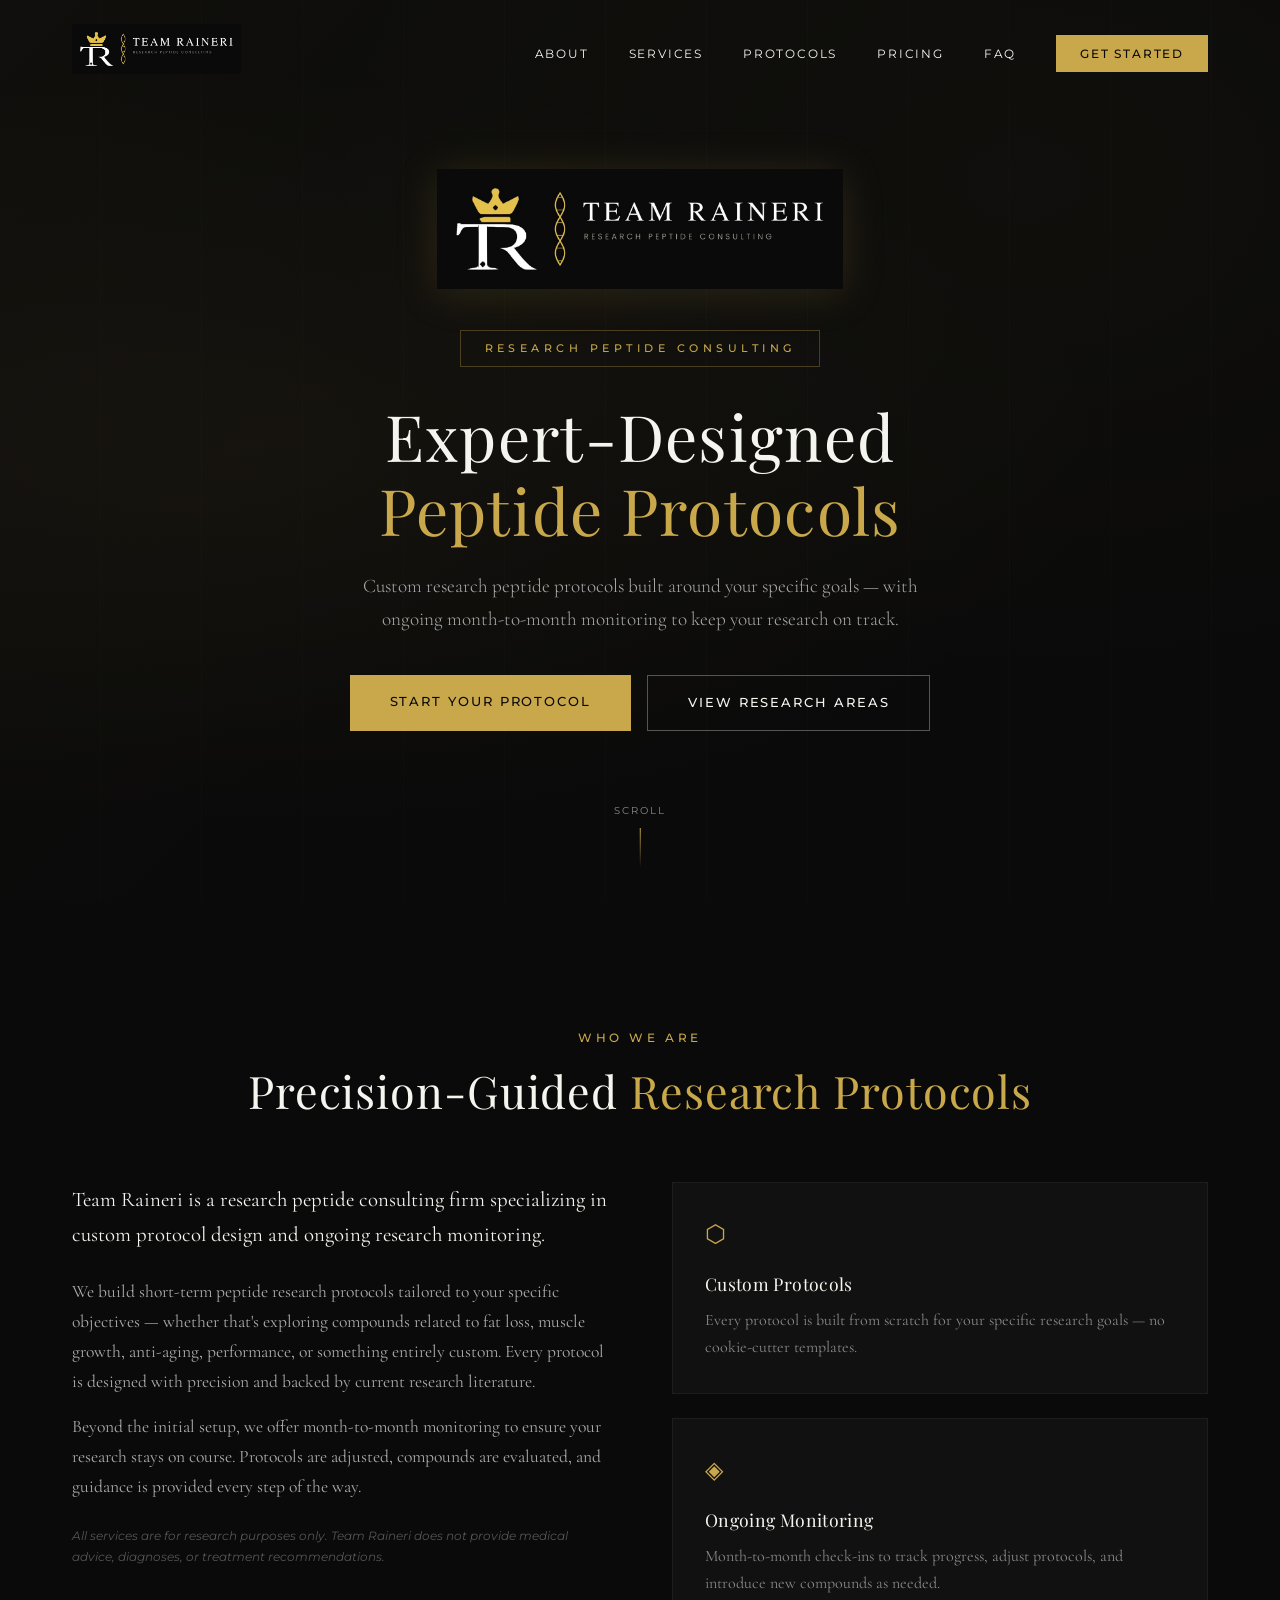
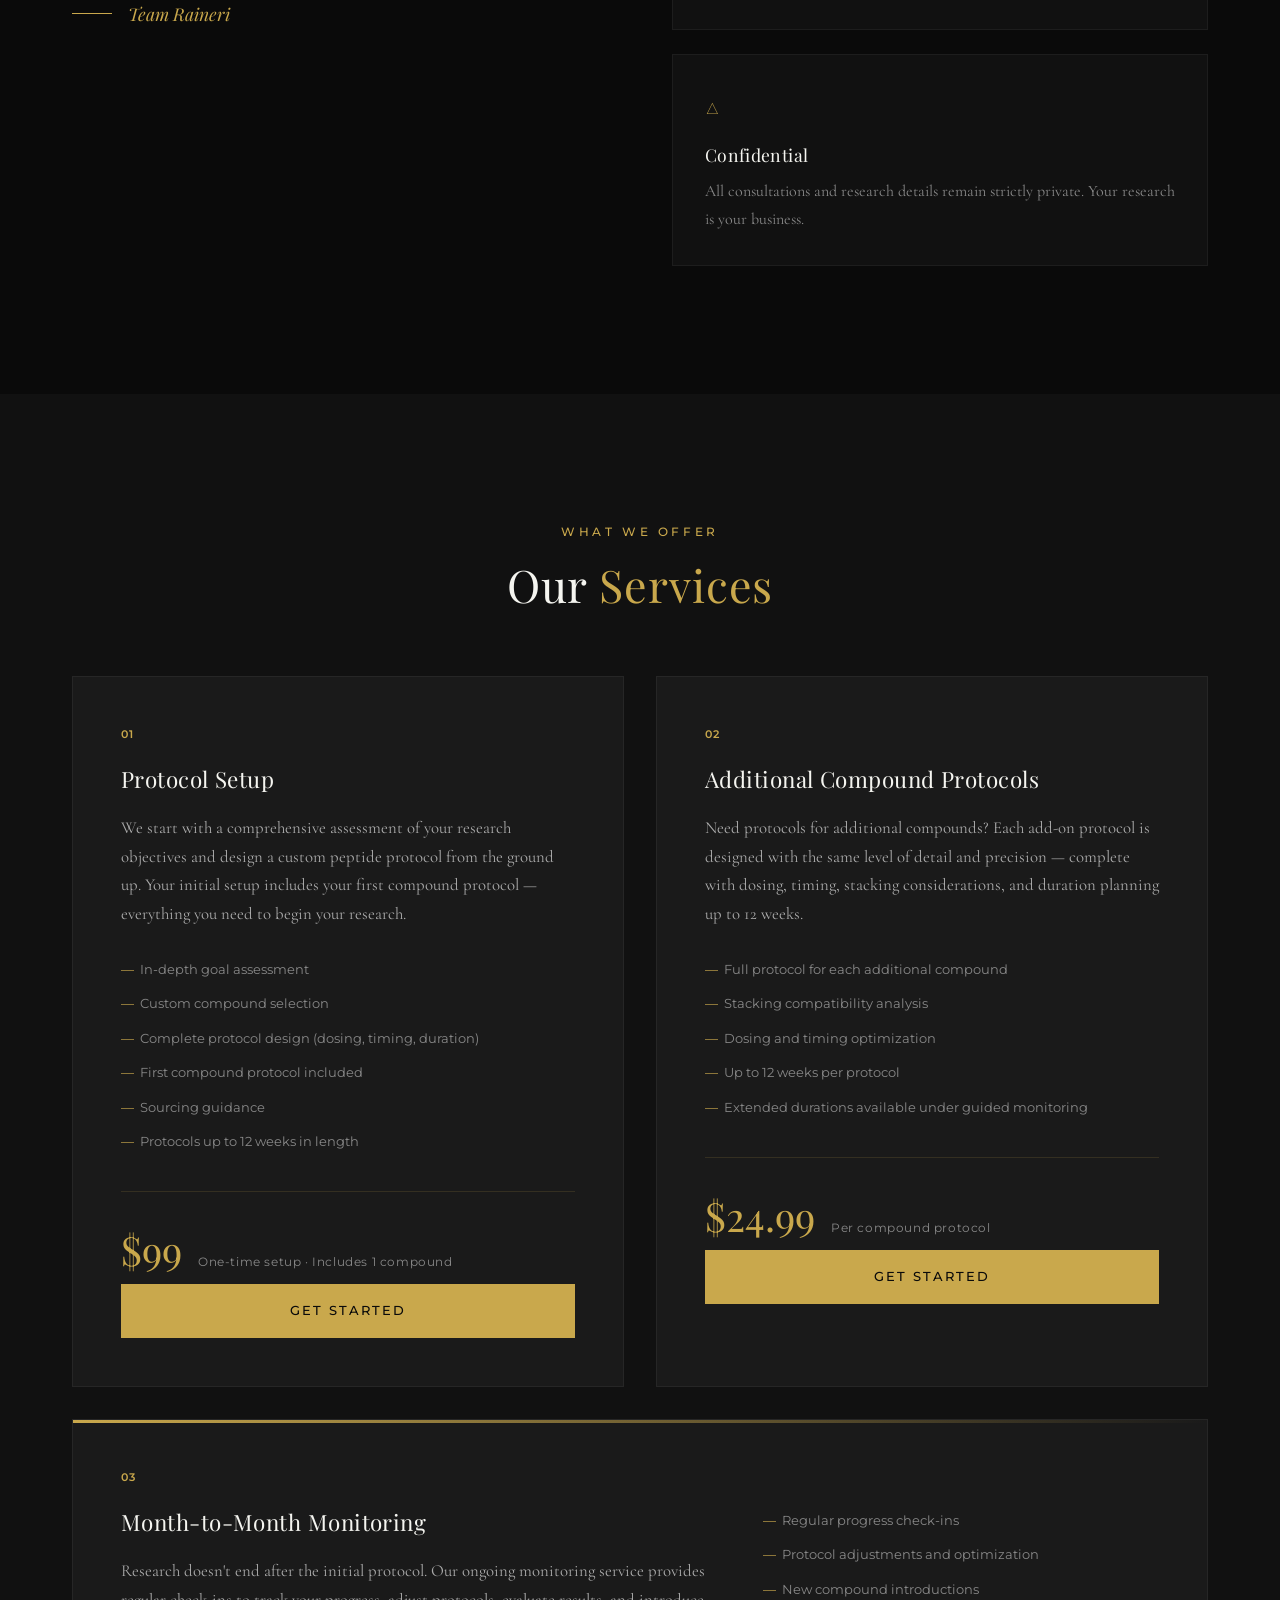
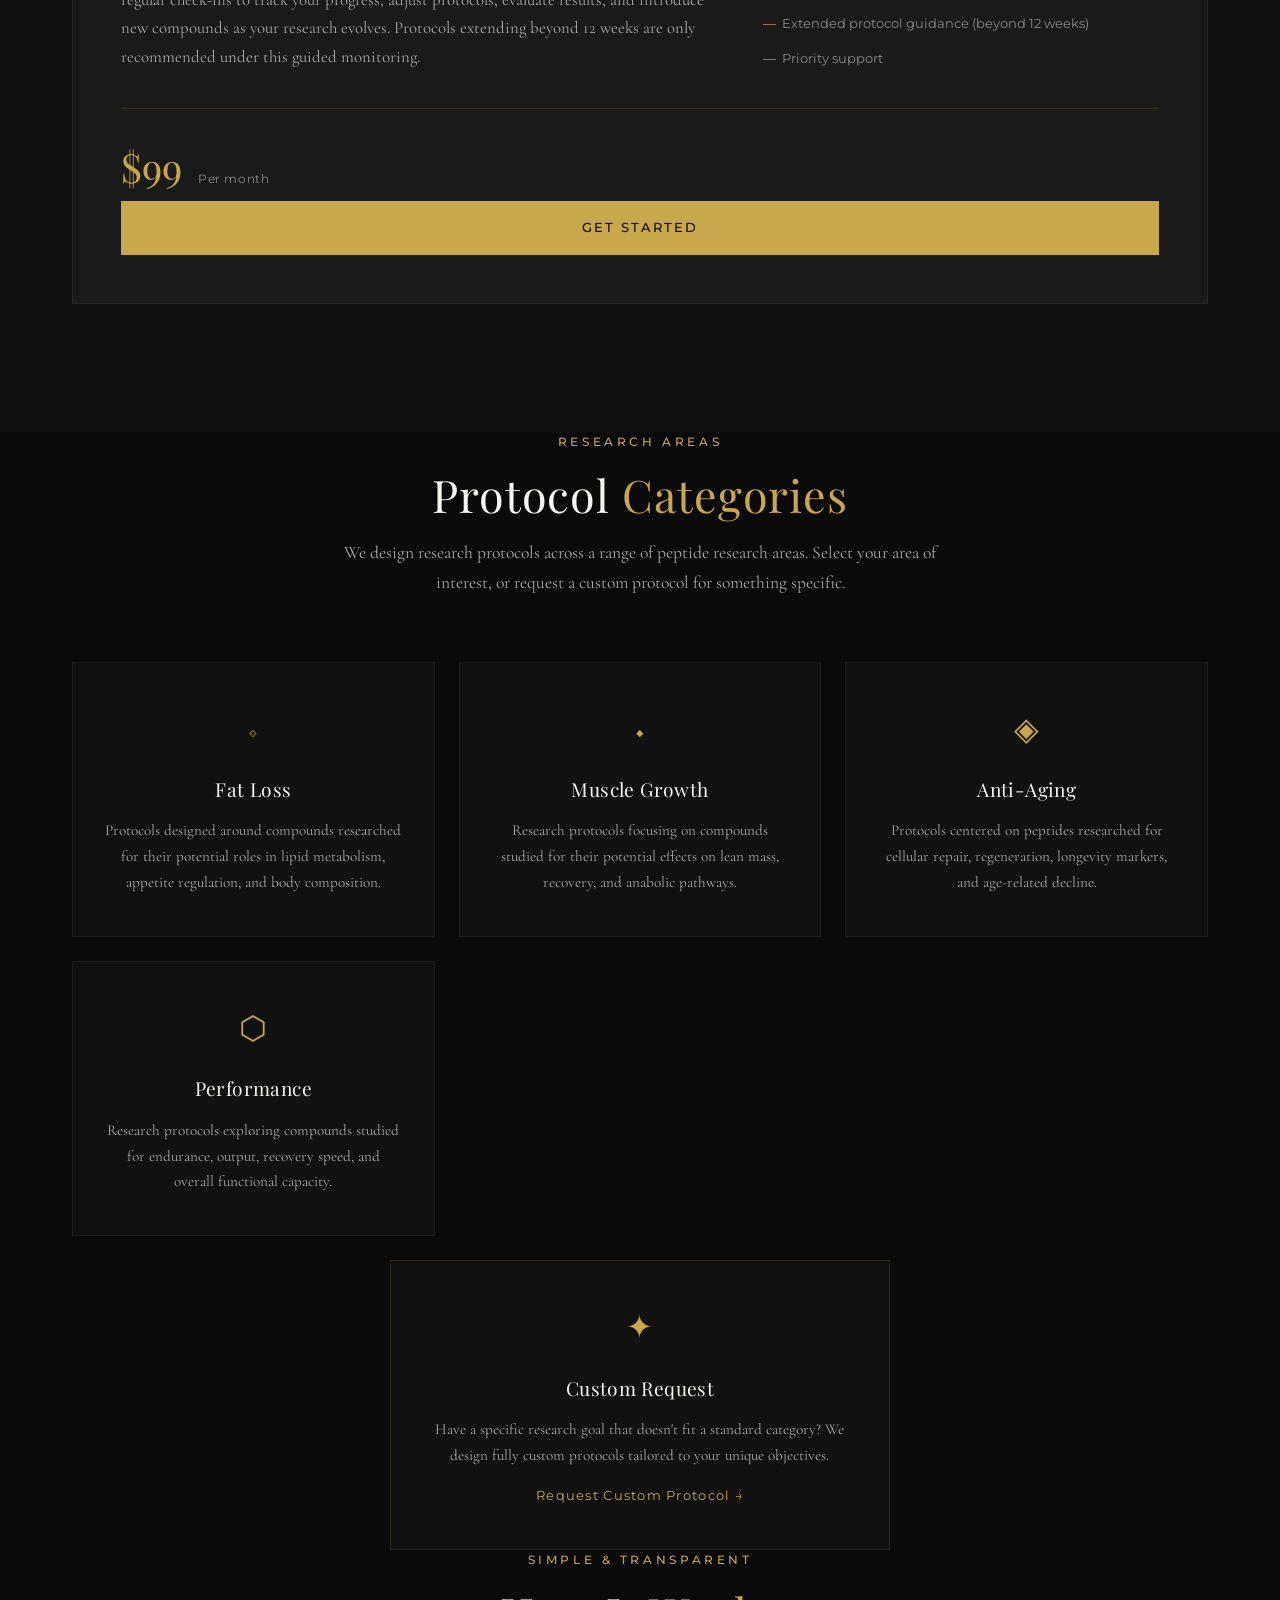
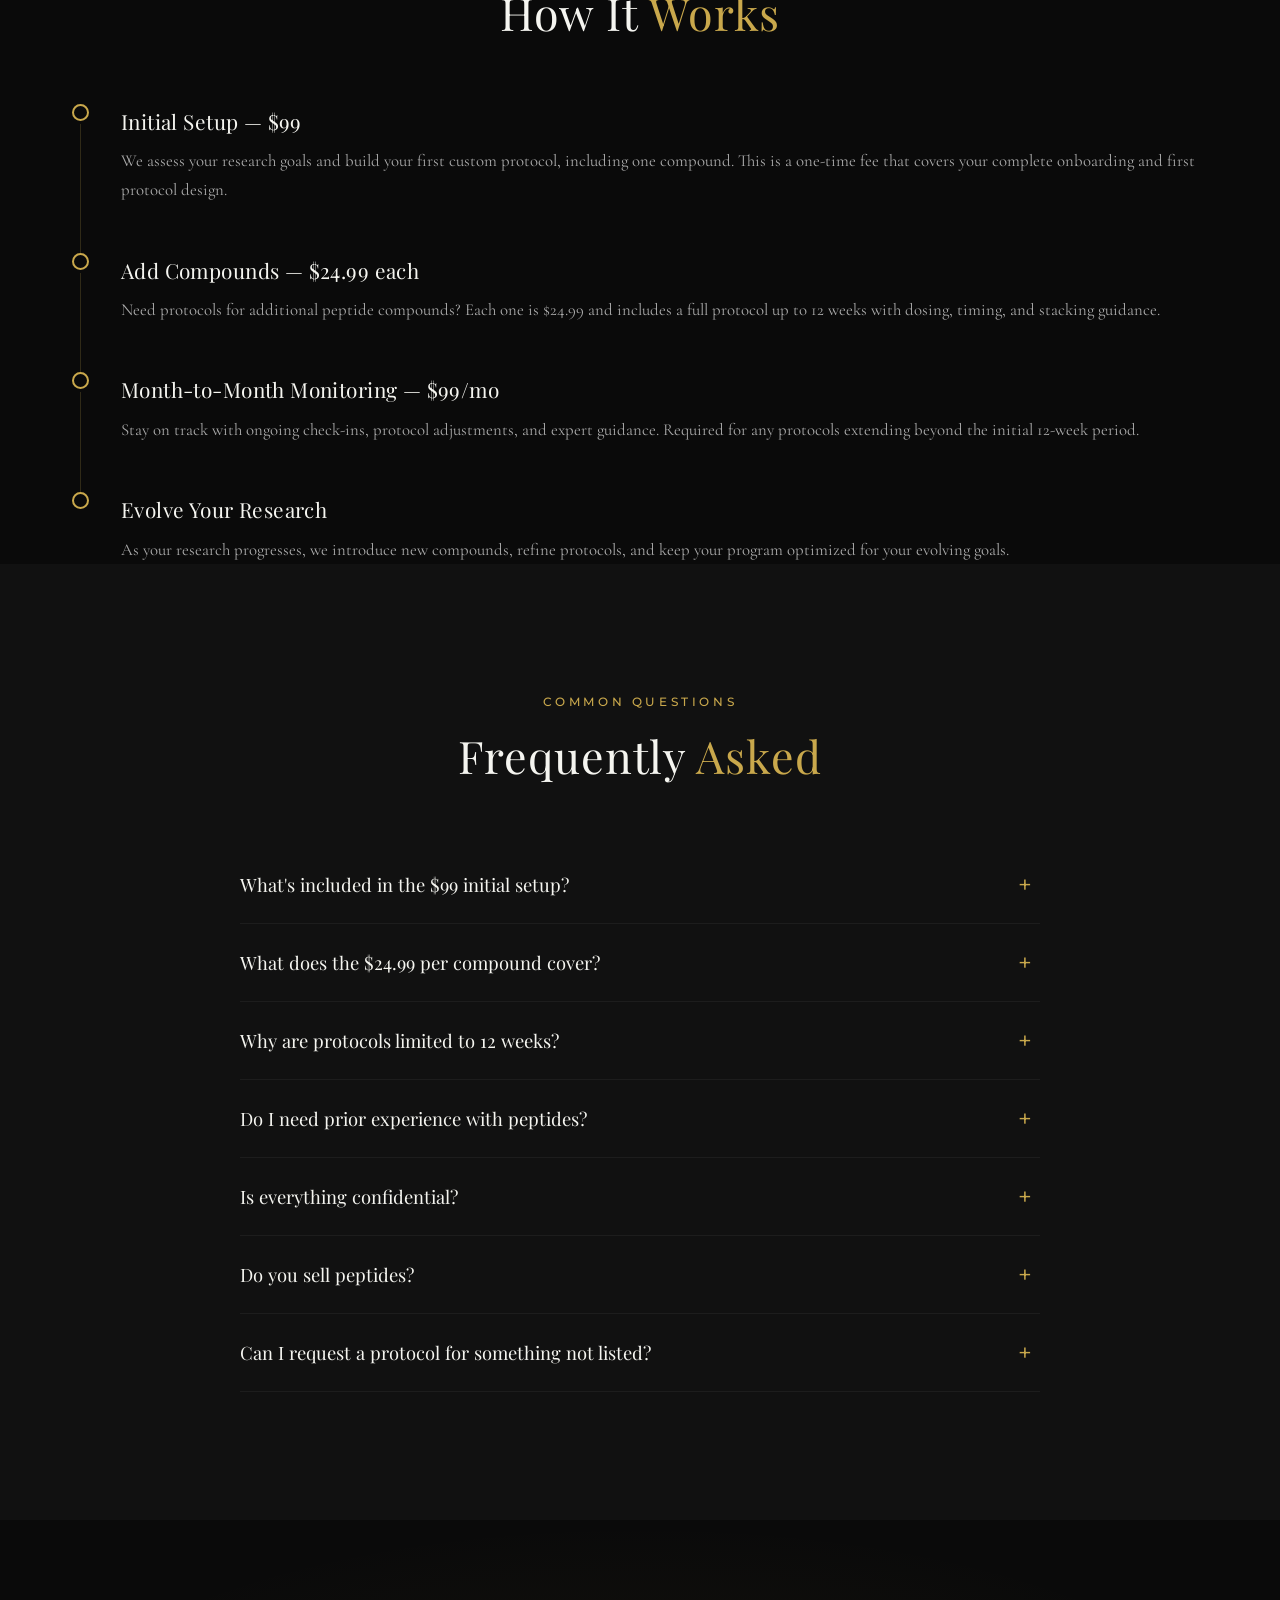
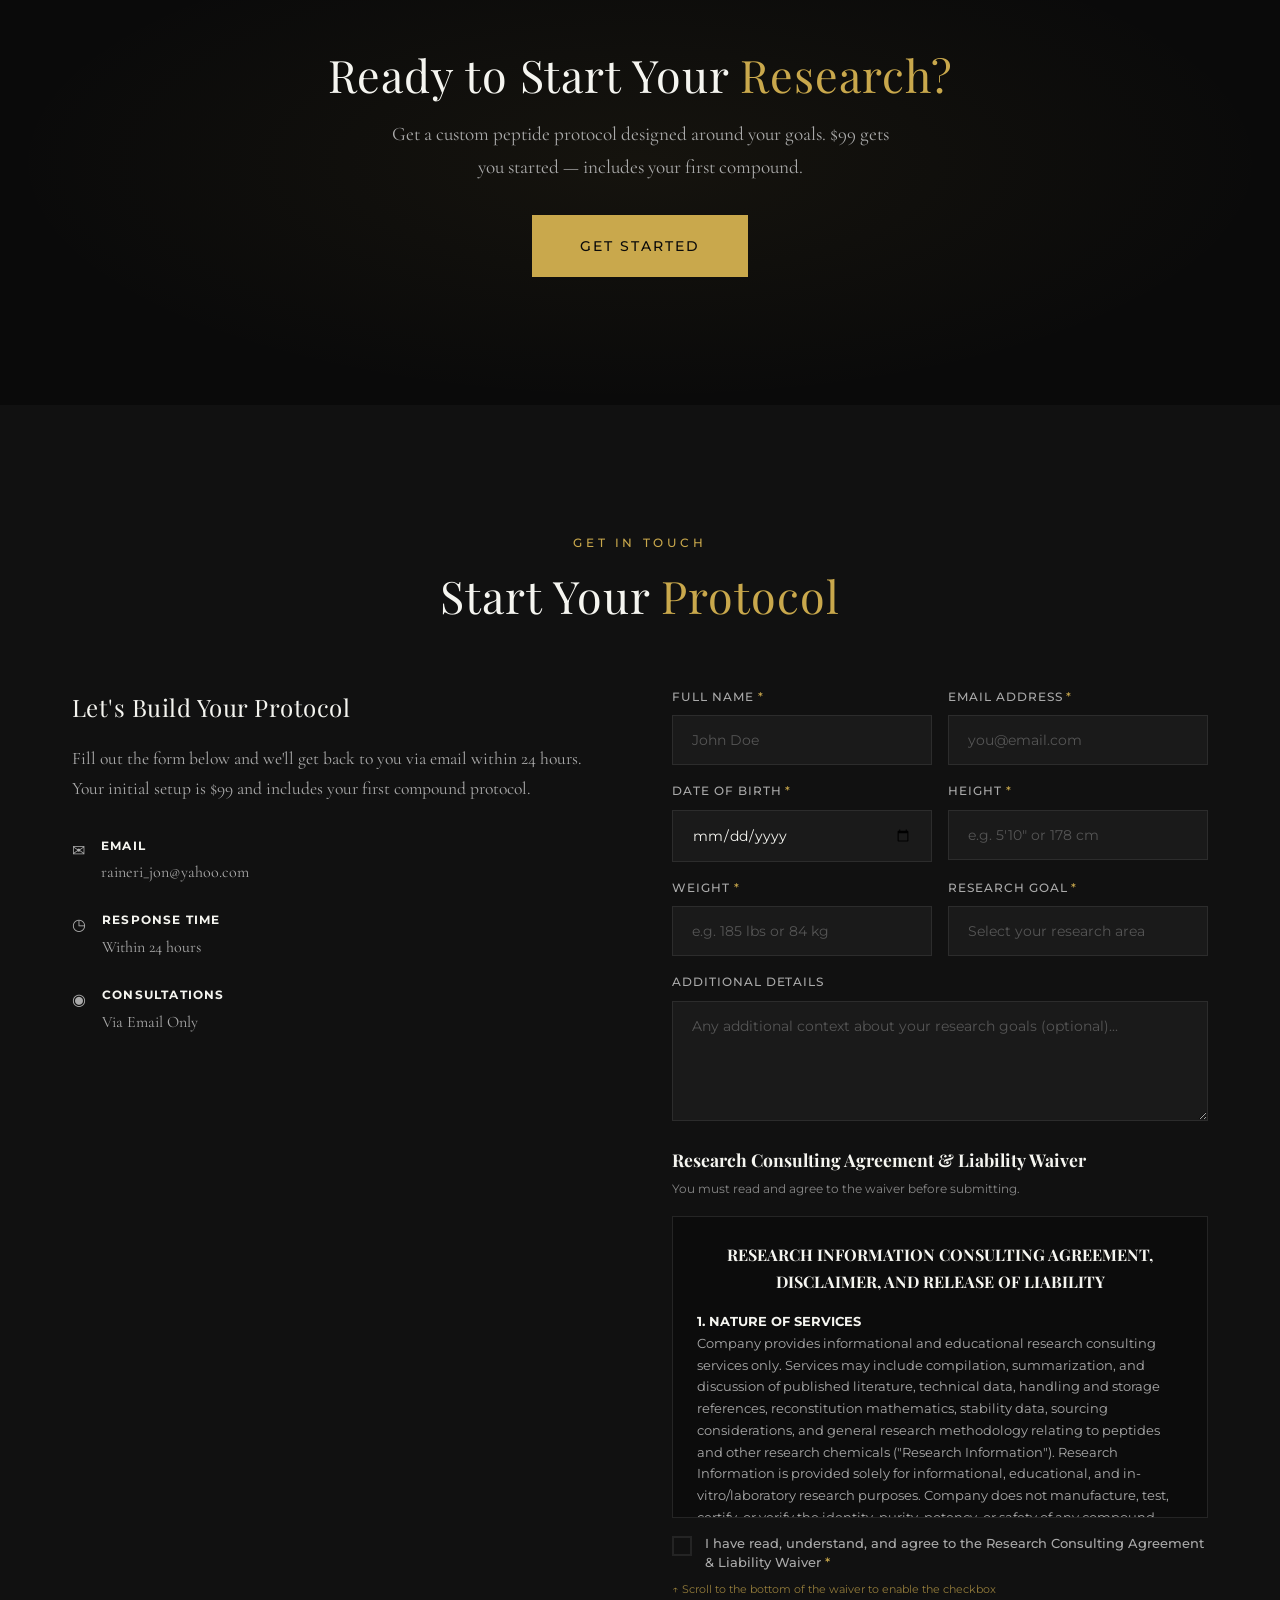
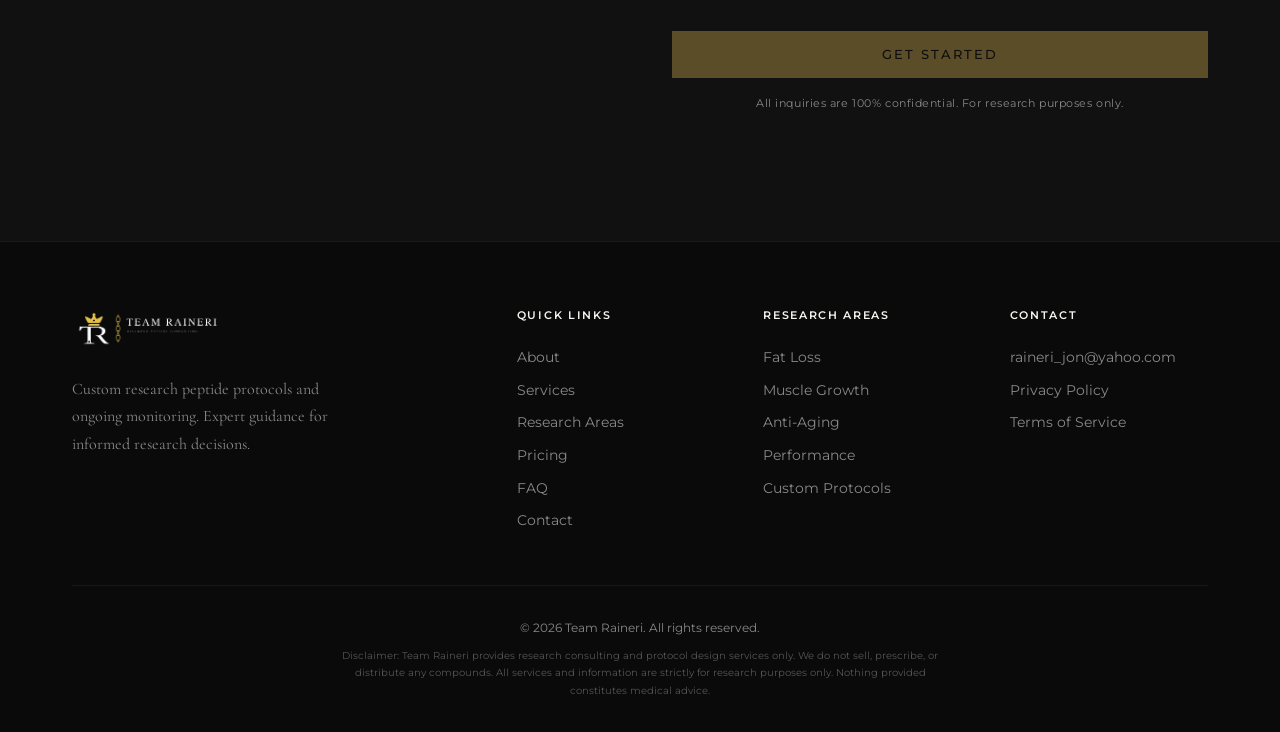
==== index.html @ 10b451c3 "Cache bust script.js to force new version" ====
<!DOCTYPE html>
<html lang="en">
<head>
  <meta charset="UTF-8">
  <meta name="viewport" content="width=device-width, initial-scale=1.0">
  <title>Team Raineri | Research Peptide Consulting</title>
  <link rel="preconnect" href="https://fonts.googleapis.com">
  <link href="https://fonts.googleapis.com/css2?family=Playfair+Display:wght@400;500;600;700&family=Cormorant+Garamond:wght@300;400;500;600&family=Montserrat:wght@300;400;500;600&display=swap" rel="stylesheet">
  <link rel="stylesheet" href="style.css">
</head>
<body>
  <!-- Navigation -->
  <nav class="navbar" id="navbar">
    <div class="nav-container">
      <a href="#hero" class="nav-logo">
        <img src="img/logo.jpg" alt="Team Raineri Logo">
      </a>
      <button class="nav-toggle" id="navToggle" aria-label="Toggle menu">
        <span></span><span></span><span></span>
      </button>
      <ul class="nav-links" id="navLinks">
        <li><a href="#about">About</a></li>
        <li><a href="#services">Services</a></li>
        <li><a href="#protocols">Protocols</a></li>
        <li><a href="#pricing">Pricing</a></li>
        <li><a href="#faq">FAQ</a></li>
        <li><a href="#contact" class="nav-cta">Get Started</a></li>
      </ul>
    </div>
  </nav>

  <!-- Hero -->
  <section class="hero" id="hero">
    <div class="hero-overlay"></div>
    <div class="hero-content">
      <img src="img/logo.jpg" alt="Team Raineri" class="hero-logo">
      <div class="hero-badge">Research Peptide Consulting</div>
      <h1>Expert-Designed<br><span class="gold-text">Peptide Protocols</span></h1>
      <p class="hero-sub">Custom research peptide protocols built around your specific goals — with ongoing month-to-month monitoring to keep your research on track.</p>
      <div class="hero-buttons">
        <a href="#contact" class="btn btn-gold">Start Your Protocol</a>
        <a href="#protocols" class="btn btn-outline">View Research Areas</a>
      </div>
    </div>
    <div class="scroll-indicator">
      <span>Scroll</span>
      <div class="scroll-line"></div>
    </div>
  </section>

  <!-- About -->
  <section class="about" id="about">
    <div class="container">
      <div class="section-header">
        <span class="section-tag">Who We Are</span>
        <h2>Precision-Guided <span class="gold-text">Research Protocols</span></h2>
      </div>
      <div class="about-grid">
        <div class="about-text">
          <p class="lead">Team Raineri is a research peptide consulting firm specializing in custom protocol design and ongoing research monitoring.</p>
          <p>We build short-term peptide research protocols tailored to your specific objectives — whether that's exploring compounds related to fat loss, muscle growth, anti-aging, performance, or something entirely custom. Every protocol is designed with precision and backed by current research literature.</p>
          <p>Beyond the initial setup, we offer month-to-month monitoring to ensure your research stays on course. Protocols are adjusted, compounds are evaluated, and guidance is provided every step of the way.</p>
          <p class="disclaimer-inline">All services are for research purposes only. Team Raineri does not provide medical advice, diagnoses, or treatment recommendations.</p>
          <div class="about-signature">
            <div class="signature-line"></div>
            <span>Team Raineri</span>
          </div>
        </div>
        <div class="about-features">
          <div class="feature-card">
            <div class="feature-icon">⬡</div>
            <h3>Custom Protocols</h3>
            <p>Every protocol is built from scratch for your specific research goals — no cookie-cutter templates.</p>
          </div>
          <div class="feature-card">
            <div class="feature-icon">◈</div>
            <h3>Ongoing Monitoring</h3>
            <p>Month-to-month check-ins to track progress, adjust protocols, and introduce new compounds as needed.</p>
          </div>
          <div class="feature-card">
            <div class="feature-icon">△</div>
            <h3>Confidential</h3>
            <p>All consultations and research details remain strictly private. Your research is your business.</p>
          </div>
        </div>
      </div>
    </div>
  </section>

  <!-- Services -->
  <section class="services" id="services">
    <div class="container">
      <div class="section-header">
        <span class="section-tag">What We Offer</span>
        <h2>Our <span class="gold-text">Services</span></h2>
      </div>
      <div class="services-two-col">
        <div class="service-card-large">
          <div class="service-number">01</div>
          <h3>Protocol Setup</h3>
          <p>We start with a comprehensive assessment of your research objectives and design a custom peptide protocol from the ground up. Your initial setup includes your first compound protocol — everything you need to begin your research.</p>
          <ul class="service-list">
            <li>In-depth goal assessment</li>
            <li>Custom compound selection</li>
            <li>Complete protocol design (dosing, timing, duration)</li>
            <li>First compound protocol included</li>
            <li>Sourcing guidance</li>
            <li>Protocols up to 12 weeks in length</li>
          </ul>
          <div class="service-price">
            <span class="price">$99</span>
            <span class="price-note">One-time setup · Includes 1 compound</span>
          </div>
          <a href="https://buy.stripe.com/6oU00l1THg82anR4fH5kk00" class="btn btn-gold btn-full" target="_blank">Get Started</a>
        </div>
        <div class="service-card-large">
          <div class="service-number">02</div>
          <h3>Additional Compound Protocols</h3>
          <p>Need protocols for additional compounds? Each add-on protocol is designed with the same level of detail and precision — complete with dosing, timing, stacking considerations, and duration planning up to 12 weeks.</p>
          <ul class="service-list">
            <li>Full protocol for each additional compound</li>
            <li>Stacking compatibility analysis</li>
            <li>Dosing and timing optimization</li>
            <li>Up to 12 weeks per protocol</li>
            <li>Extended durations available under guided monitoring</li>
          </ul>
          <div class="service-price">
            <span class="price">$24.99</span>
            <span class="price-note">Per compound protocol</span>
          </div>
          <a href="https://buy.stripe.com/9B6dRbaqd2hceE727z5kk01" class="btn btn-gold btn-full" target="_blank">Get Started</a>
        </div>
      </div>
      <div class="services-monitoring">
        <div class="service-card-wide">
          <div class="service-number">03</div>
          <div class="service-wide-content">
            <div>
              <h3>Month-to-Month Monitoring</h3>
              <p>Research doesn't end after the initial protocol. Our ongoing monitoring service provides regular check-ins to track your progress, adjust protocols, evaluate results, and introduce new compounds as your research evolves. Protocols extending beyond 12 weeks are only recommended under this guided monitoring.</p>
            </div>
            <ul class="service-list">
              <li>Regular progress check-ins</li>
              <li>Protocol adjustments and optimization</li>
              <li>New compound introductions</li>
              <li>Extended protocol guidance (beyond 12 weeks)</li>
              <li>Priority support</li>
            </ul>
          </div>
          <div class="service-price">
            <span class="price">$99</span>
            <span class="price-note">Per month</span>
          </div>
          <a href="https://buy.stripe.com/6oUeVffKxf3YgMffYp5kk02" class="btn btn-gold btn-full" target="_blank">Get Started</a>
        </div>
      </div>
    </div>
  </section>

  <!-- Protocol Areas -->
  <section class="protocols" id="protocols">
    <div class="container">
      <div class="section-header">
        <span class="section-tag">Research Areas</span>
        <h2>Protocol <span class="gold-text">Categories</span></h2>
        <p class="section-sub">We design research protocols across a range of peptide research areas. Select your area of interest, or request a custom protocol for something specific.</p>
      </div>
      <div class="protocol-grid">
        <div class="protocol-card">
          <div class="protocol-icon">◇</div>
          <h3>Fat Loss</h3>
          <p>Protocols designed around compounds researched for their potential roles in lipid metabolism, appetite regulation, and body composition.</p>
        </div>
        <div class="protocol-card">
          <div class="protocol-icon">◆</div>
          <h3>Muscle Growth</h3>
          <p>Research protocols focusing on compounds studied for their potential effects on lean mass, recovery, and anabolic pathways.</p>
        </div>
        <div class="protocol-card">
          <div class="protocol-icon">◈</div>
          <h3>Anti-Aging</h3>
          <p>Protocols centered on peptides researched for cellular repair, regeneration, longevity markers, and age-related decline.</p>
        </div>
        <div class="protocol-card">
          <div class="protocol-icon">⬡</div>
          <h3>Performance</h3>
          <p>Research protocols exploring compounds studied for endurance, output, recovery speed, and overall functional capacity.</p>
        </div>
        <div class="protocol-card protocol-card-custom">
          <div class="protocol-icon">✦</div>
          <h3>Custom Request</h3>
          <p>Have a specific research goal that doesn't fit a standard category? We design fully custom protocols tailored to your unique objectives.</p>
          <a href="#contact" class="protocol-link">Request Custom Protocol →</a>
        </div>
      </div>
    </div>
  </section>

  <!-- Pricing -->
  <section class="pricing" id="pricing">
    <div class="container">
      <div class="section-header">
        <span class="section-tag">Simple & Transparent</span>
        <h2>How It <span class="gold-text">Works</span></h2>
      </div>
      <div class="pricing-steps">
        <div class="step">
          <div class="step-line"></div>
          <div class="step-dot"></div>
          <div class="step-content">
            <h3>Initial Setup — $99</h3>
            <p>We assess your research goals and build your first custom protocol, including one compound. This is a one-time fee that covers your complete onboarding and first protocol design.</p>
          </div>
        </div>
        <div class="step">
          <div class="step-line"></div>
          <div class="step-dot"></div>
          <div class="step-content">
            <h3>Add Compounds — $24.99 each</h3>
            <p>Need protocols for additional peptide compounds? Each one is $24.99 and includes a full protocol up to 12 weeks with dosing, timing, and stacking guidance.</p>
          </div>
        </div>
        <div class="step">
          <div class="step-line"></div>
          <div class="step-dot"></div>
          <div class="step-content">
            <h3>Month-to-Month Monitoring — $99/mo</h3>
            <p>Stay on track with ongoing check-ins, protocol adjustments, and expert guidance. Required for any protocols extending beyond the initial 12-week period.</p>
          </div>
        </div>
        <div class="step">
          <div class="step-line"></div>
          <div class="step-dot"></div>
          <div class="step-content">
            <h3>Evolve Your Research</h3>
            <p>As your research progresses, we introduce new compounds, refine protocols, and keep your program optimized for your evolving goals.</p>
          </div>
        </div>
      </div>
    </div>
  </section>

  <!-- FAQ -->
  <section class="faq" id="faq">
    <div class="container">
      <div class="section-header">
        <span class="section-tag">Common Questions</span>
        <h2>Frequently <span class="gold-text">Asked</span></h2>
      </div>
      <div class="faq-list">
        <div class="faq-item">
          <button class="faq-question">
            <span>What's included in the $99 initial setup?</span>
            <span class="faq-icon">+</span>
          </button>
          <div class="faq-answer">
            <p>The initial setup includes a full assessment of your research goals, a custom-designed protocol, and your first compound protocol (up to 12 weeks). Think of it as your complete research foundation — built from scratch for your specific objectives.</p>
          </div>
        </div>
        <div class="faq-item">
          <button class="faq-question">
            <span>What does the $24.99 per compound cover?</span>
            <span class="faq-icon">+</span>
          </button>
          <div class="faq-answer">
            <p>Each additional compound protocol includes a complete research plan — compound selection, dosing, timing, duration (up to 12 weeks), and stacking considerations with your existing protocols. It's a full protocol, not just a recommendation.</p>
          </div>
        </div>
        <div class="faq-item">
          <button class="faq-question">
            <span>Why are protocols limited to 12 weeks?</span>
            <span class="faq-icon">+</span>
          </button>
          <div class="faq-answer">
            <p>Twelve weeks is the standard research window we recommend for most compounds. Protocols extending beyond 12 weeks are available but only under our ongoing monitoring service to ensure proper guidance throughout the extended research period.</p>
          </div>
        </div>
        <div class="faq-item">
          <button class="faq-question">
            <span>Do I need prior experience with peptides?</span>
            <span class="faq-icon">+</span>
          </button>
          <div class="faq-answer">
            <p>Not at all. We work with researchers at every experience level. Your protocol is tailored to your current knowledge and goals — whether you're just starting out or looking to optimize an existing research program.</p>
          </div>
        </div>
        <div class="faq-item">
          <button class="faq-question">
            <span>Is everything confidential?</span>
            <span class="faq-icon">+</span>
          </button>
          <div class="faq-answer">
            <p>Absolutely. All consultations, protocols, and research details are 100% confidential. We do not share, store, or disclose any client information.</p>
          </div>
        </div>
        <div class="faq-item">
          <button class="faq-question">
            <span>Do you sell peptides?</span>
            <span class="faq-icon">+</span>
          </button>
          <div class="faq-answer">
            <p>No. Team Raineri is strictly a consulting and protocol design service. We do not sell, distribute, or handle any compounds. We can provide guidance on sourcing from reputable research suppliers.</p>
          </div>
        </div>
        <div class="faq-item">
          <button class="faq-question">
            <span>Can I request a protocol for something not listed?</span>
            <span class="faq-icon">+</span>
          </button>
          <div class="faq-answer">
            <p>Yes. In addition to our standard research areas (fat loss, muscle growth, anti-aging, performance), we design fully custom protocols for any research objective. Just reach out with your goals and we'll build something tailored to your needs.</p>
          </div>
        </div>
      </div>
    </div>
  </section>

  <!-- CTA -->
  <section class="cta-section">
    <div class="container">
      <div class="cta-content">
        <h2>Ready to Start Your <span class="gold-text">Research?</span></h2>
        <p>Get a custom peptide protocol designed around your goals. $99 gets you started — includes your first compound.</p>
        <a href="#contact" class="btn btn-gold btn-large">Get Started</a>
      </div>
    </div>
  </section>

  <!-- Contact -->
  <section class="contact" id="contact">
    <div class="container">
      <div class="section-header">
        <span class="section-tag">Get In Touch</span>
        <h2>Start Your <span class="gold-text">Protocol</span></h2>
      </div>
      <div class="contact-grid">
        <div class="contact-info">
          <h3>Let's Build Your Protocol</h3>
          <p>Fill out the form below and we'll get back to you via email within 24 hours. Your initial setup is $99 and includes your first compound protocol.</p>
          <div class="contact-details">
            <div class="contact-item">
              <span class="contact-icon">✉</span>
              <div>
                <strong>Email</strong>
                <a href="mailto:raineri_jon@yahoo.com">raineri_jon@yahoo.com</a>
              </div>
            </div>
            <div class="contact-item">
              <span class="contact-icon">◷</span>
              <div>
                <strong>Response Time</strong>
                <span>Within 24 hours</span>
              </div>
            </div>
            <div class="contact-item">
              <span class="contact-icon">◉</span>
              <div>
                <strong>Consultations</strong>
                <span>Via Email Only</span>
              </div>
            </div>
          </div>
        </div>
        <form class="contact-form intake-form" id="contactForm" action="https://formspree.io/f/mojggryy" method="POST">
          <input type="hidden" name="_subject" value="New TR Research Protocol Request">
          <input type="hidden" name="_next" value="https://buy.stripe.com/6oU00l1THg82anR4fH5kk00">

          <div class="form-group">
            <label for="f-name">Full Name <span class="req">*</span></label>
            <input type="text" id="f-name" name="name" placeholder="John Doe" required>
          </div>
          <div class="form-group">
            <label for="f-email">Email Address <span class="req">*</span></label>
            <input type="email" id="f-email" name="email" placeholder="you@email.com" required>
          </div>
          <div class="form-group">
            <label for="f-dob">Date of Birth <span class="req">*</span></label>
            <input type="date" id="f-dob" name="dob" required>
          </div>
          <div class="form-group">
            <label for="f-height">Height <span class="req">*</span></label>
            <input type="text" id="f-height" name="height" placeholder='e.g. 5&apos;10" or 178 cm' required>
          </div>
          <div class="form-group">
            <label for="f-weight">Weight <span class="req">*</span></label>
            <input type="text" id="f-weight" name="weight" placeholder="e.g. 185 lbs or 84 kg" required>
          </div>
          <div class="form-group">
            <label for="f-goal">Research Goal <span class="req">*</span></label>
            <select id="f-goal" name="goal" required>
              <option value="" disabled selected>Select your research area</option>
              <option value="fat-loss">Fat Loss</option>
              <option value="muscle-growth">Muscle Growth</option>
              <option value="anti-aging">Anti-Aging</option>
              <option value="performance">Performance</option>
              <option value="custom">Custom Request</option>
            </select>
          </div>
          <div class="form-group full">
            <label for="f-details">Additional Details</label>
            <textarea id="f-details" name="details" rows="3" placeholder="Any additional context about your research goals (optional)..."></textarea>
          </div>

          <!-- Waiver Section -->
          <div class="form-group full waiver-section">
            <div class="waiver-header">
              <h4>Research Consulting Agreement & Liability Waiver</h4>
              <p>You must read and agree to the waiver before submitting.</p>
            </div>
            <div class="waiver-box" id="waiverBox">
              <div class="waiver-scroll" id="waiverScroll">
                <h5>RESEARCH INFORMATION CONSULTING AGREEMENT, DISCLAIMER, AND RELEASE OF LIABILITY</h5>

                <p><strong>1. NATURE OF SERVICES</strong><br>
                Company provides informational and educational research consulting services only. Services may include compilation, summarization, and discussion of published literature, technical data, handling and storage references, reconstitution mathematics, stability data, sourcing considerations, and general research methodology relating to peptides and other research chemicals ("Research Information"). Research Information is provided solely for informational, educational, and in-vitro/laboratory research purposes. Company does not manufacture, test, certify, or verify the identity, purity, potency, or safety of any compound discussed.</p>

                <p><strong>2. NO MEDICAL, VETERINARY, OR PROFESSIONAL ADVICE</strong><br>
                Company and its personnel are not licensed physicians, nurse practitioners, physician assistants, pharmacists, dietitians, veterinarians, attorneys, or regulatory professionals. Nothing provided by Company constitutes medical, clinical, diagnostic, or treatment advice; a prescription, recommendation, dosing instruction, or protocol for use in humans or animals; veterinary advice; or legal, tax, or regulatory advice. No physician-patient, practitioner-client, or fiduciary relationship of any kind is created by this Agreement.</p>

                <p><strong>3. RESEARCH USE ONLY — PROHIBITED USES</strong><br>
                All Research Information is furnished strictly for laboratory and research use only. Compounds discussed are not approved by the U.S. Food and Drug Administration for human or veterinary use, are not drugs, dietary supplements, cosmetics, or food, and are not for human or animal consumption, ingestion, injection, inhalation, topical application, or any in-vivo administration whatsoever. Client will not use Research Information to administer, self-administer, prepare, or advise on the administration of any compound to any human or animal.</p>

                <p><strong>4. CLIENT QUALIFICATIONS AND REPRESENTATIONS</strong><br>
                Client represents and warrants that Client is at least 21 years of age, is a qualified researcher or possesses the education and training necessary to handle research chemicals safely and lawfully, will comply with all applicable laws and regulations, and will handle, store, and dispose of all materials in accordance with applicable safety requirements.</p>

                <p><strong>5. NO WARRANTIES</strong><br>
                Research Information is provided "as is" and "as available," without warranty of any kind, express or implied. Company expressly disclaims all warranties, including implied warranties of merchantability, fitness for a particular purpose, accuracy, completeness, or reliability.</p>

                <p><strong>6. ASSUMPTION OF RISK</strong><br>
                Client understands that research chemicals and peptides may be hazardous, unstable, uncharacterized, or of unknown toxicity. Client knowingly, voluntarily, and expressly assumes all such risks, whether known or unknown, foreseeable or unforeseeable.</p>

                <p><strong>7. RELEASE AND WAIVER OF LIABILITY</strong><br>
                To the fullest extent permitted by law, Client irrevocably releases, waives, discharges, and covenants not to sue Company and its owners, officers, members, employees, contractors, and affiliates from and against any and all claims, demands, actions, liabilities, damages, losses, costs, and expenses of any kind arising out of or relating to the Research Information provided, Client's use or reliance on Research Information, any research or activity conducted by Client, or any bodily injury, illness, death, property damage, or financial loss sustained by Client or any third party.</p>

                <p><strong>8. INDEMNIFICATION</strong><br>
                Client shall defend, indemnify, and hold harmless the Company from any third-party claims arising out of Client's breach of this Agreement, use of Research Information, or any research or activity conducted by Client.</p>

                <p><strong>9. LIMITATION OF LIABILITY</strong><br>
                In no event shall Company be liable for any indirect, incidental, special, consequential, exemplary, or punitive damages. Company's total aggregate liability shall not exceed the total fees actually paid by Client in the six (6) months preceding the claim, or $100.00, whichever is less.</p>

                <p><strong>10. CONFIDENTIALITY</strong><br>
                Research Information is provided for Client's own use only. Client shall not republish, resell, distribute, or share Research Information with any third party without Company's prior written consent.</p>

                <p><strong>11. NO GUARANTEE OF RESULTS</strong><br>
                Company makes no guarantee or representation as to any outcome or result from any research undertaken by Client.</p>

                <p><strong>12. ELECTRONIC ACCEPTANCE</strong><br>
                Client agrees that checkbox acceptance constitutes a legally binding signature under the E-SIGN Act and applicable state law.</p>

                <p><strong>ACKNOWLEDGMENT:</strong> I have read this Agreement in full. I understand that it is a contract and that I am giving up substantial legal rights, including the right to sue. I understand that all information provided is for research and educational purposes only, is not medical advice, and is not intended for human or animal use. I agree that all research I conduct is my sole responsibility and that Company bears no liability for it.</p>
              </div>
            </div>
            <label class="waiver-checkbox" id="waiverLabel">
              <input type="checkbox" id="waiverAgree" name="waiver" required disabled>
              <span class="checkmark"></span>
              <span class="waiver-agree-text">I have read, understand, and agree to the Research Consulting Agreement & Liability Waiver <span class="req">*</span></span>
            </label>
            <p class="waiver-hint" id="waiverHint">↑ Scroll to the bottom of the waiver to enable the checkbox</p>
          </div>

          <button type="submit" class="btn btn-gold btn-full" id="submitBtn" disabled>Get Started</button>
          <p class="form-note">All inquiries are 100% confidential. For research purposes only.</p>
        </form>
      </div>
    </div>
  </section>

  <!-- Footer -->
  <footer class="footer">
    <div class="container">
      <div class="footer-grid">
        <div class="footer-brand">
          <img src="img/logo.jpg" alt="Team Raineri" class="footer-logo">
          <p>Custom research peptide protocols and ongoing monitoring. Expert guidance for informed research decisions.</p>
        </div>
        <div class="footer-links">
          <h4>Quick Links</h4>
          <a href="#about">About</a>
          <a href="#services">Services</a>
          <a href="#protocols">Research Areas</a>
          <a href="#pricing">Pricing</a>
          <a href="#faq">FAQ</a>
          <a href="#contact">Contact</a>
        </div>
        <div class="footer-links">
          <h4>Research Areas</h4>
          <a href="#protocols">Fat Loss</a>
          <a href="#protocols">Muscle Growth</a>
          <a href="#protocols">Anti-Aging</a>
          <a href="#protocols">Performance</a>
          <a href="#protocols">Custom Protocols</a>
        </div>
        <div class="footer-links">
          <h4>Contact</h4>
          <a href="mailto:raineri_jon@yahoo.com">raineri_jon@yahoo.com</a>
          <a href="#">Privacy Policy</a>
          <a href="#">Terms of Service</a>
        </div>
      </div>
      <div class="footer-bottom">
        <p>&copy; 2026 Team Raineri. All rights reserved.</p>
        <p class="disclaimer">Disclaimer: Team Raineri provides research consulting and protocol design services only. We do not sell, prescribe, or distribute any compounds. All services and information are strictly for research purposes only. Nothing provided constitutes medical advice.</p>
      </div>
    </div>
  </footer>

  <script src="script.js?v=2"></script>
</body>
</html>
---- style.css ----
/* ===== TEAM RAINERI - Research Peptide Consulting ===== */
/* Black + Gold Premium Aesthetic */

:root {
  --black: #0A0A0A;
  --dark: #111111;
  --dark-2: #1A1A1A;
  --dark-3: #222222;
  --gold: #C9A84C;
  --gold-light: #D4B85A;
  --gold-dark: #A88B3D;
  --white: #F5F5F0;
  --gray: #888888;
  --gray-light: #AAAAAA;
  --gray-dark: #555555;
  --font-display: 'Playfair Display', 'Georgia', serif;
  --font-body: 'Cormorant Garamond', 'Georgia', serif;
  --font-sans: 'Montserrat', 'Helvetica Neue', sans-serif;
}

* { margin: 0; padding: 0; box-sizing: border-box; }

html {
  scroll-behavior: smooth;
  font-size: 16px;
}

body {
  font-family: var(--font-body);
  background: var(--black);
  color: var(--white);
  line-height: 1.7;
  overflow-x: hidden;
}

.container {
  max-width: 1200px;
  margin: 0 auto;
  padding: 0 2rem;
}

/* ===== TYPOGRAPHY ===== */

h1, h2, h3 {
  font-family: var(--font-display);
  font-weight: 400;
  letter-spacing: 0.02em;
}

h1 { font-size: clamp(2.5rem, 5vw, 4rem); line-height: 1.15; }
h2 { font-size: clamp(2rem, 3.5vw, 3rem); line-height: 1.2; }
h3 { font-size: 1.4rem; }

.gold-text { color: var(--gold); }

.section-header {
  text-align: center;
  margin-bottom: 4rem;
}

.section-tag {
  font-family: var(--font-sans);
  font-size: 0.75rem;
  font-weight: 500;
  text-transform: uppercase;
  letter-spacing: 0.3em;
  color: var(--gold);
  display: block;
  margin-bottom: 1rem;
}

/* ===== BUTTONS ===== */

.btn {
  display: inline-block;
  font-family: var(--font-sans);
  font-size: 0.8rem;
  font-weight: 500;
  letter-spacing: 0.15em;
  text-transform: uppercase;
  text-decoration: none;
  padding: 1rem 2.5rem;
  border: none;
  cursor: pointer;
  transition: all 0.4s ease;
}

.btn-gold {
  background: var(--gold);
  color: var(--black);
}
.btn-gold:hover {
  background: var(--gold-light);
  transform: translateY(-2px);
  box-shadow: 0 8px 30px rgba(201, 168, 76, 0.3);
}

.btn-outline {
  background: transparent;
  color: var(--white);
  border: 1px solid rgba(255,255,255,0.3);
}
.btn-outline:hover {
  border-color: var(--gold);
  color: var(--gold);
}

.btn-large { padding: 1.2rem 3rem; font-size: 0.85rem; }
.btn-full { width: 100%; text-align: center; }

/* ===== NAVBAR ===== */

.navbar {
  position: fixed;
  top: 0;
  left: 0;
  right: 0;
  z-index: 1000;
  padding: 1.5rem 0;
  transition: all 0.4s ease;
}

.navbar.scrolled {
  background: rgba(10, 10, 10, 0.95);
  backdrop-filter: blur(20px);
  padding: 0.8rem 0;
  border-bottom: 1px solid rgba(201, 168, 76, 0.1);
}

.nav-container {
  max-width: 1200px;
  margin: 0 auto;
  padding: 0 2rem;
  display: flex;
  align-items: center;
  justify-content: space-between;
}

.nav-logo img {
  height: 50px;
  transition: height 0.4s ease;
}

.navbar.scrolled .nav-logo img {
  height: 40px;
}

.nav-links {
  display: flex;
  list-style: none;
  align-items: center;
  gap: 2.5rem;
}

.nav-links a {
  font-family: var(--font-sans);
  font-size: 0.75rem;
  font-weight: 400;
  letter-spacing: 0.15em;
  text-transform: uppercase;
  color: var(--white);
  text-decoration: none;
  transition: color 0.3s ease;
  position: relative;
}

.nav-links a::after {
  content: '';
  position: absolute;
  bottom: -4px;
  left: 0;
  width: 0;
  height: 1px;
  background: var(--gold);
  transition: width 0.3s ease;
}

.nav-links a:hover { color: var(--gold); }
.nav-links a:hover::after { width: 100%; }

.nav-cta {
  background: var(--gold) !important;
  color: var(--black) !important;
  padding: 0.7rem 1.5rem !important;
  font-weight: 500 !important;
}
.nav-cta::after { display: none !important; }
.nav-cta:hover {
  background: var(--gold-light) !important;
  color: var(--black) !important;
}

.nav-toggle {
  display: none;
  flex-direction: column;
  gap: 5px;
  background: none;
  border: none;
  cursor: pointer;
  padding: 5px;
}

.nav-toggle span {
  width: 24px;
  height: 1.5px;
  background: var(--white);
  transition: all 0.3s ease;
}

/* ===== HERO ===== */

.hero {
  min-height: 100vh;
  display: flex;
  align-items: center;
  justify-content: center;
  position: relative;
  background: var(--black);
  overflow: hidden;
}

.hero::before {
  content: '';
  position: absolute;
  top: 0;
  left: 0;
  right: 0;
  bottom: 0;
  background:
    radial-gradient(ellipse at 20% 50%, rgba(201, 168, 76, 0.05) 0%, transparent 60%),
    radial-gradient(ellipse at 80% 20%, rgba(201, 168, 76, 0.03) 0%, transparent 50%);
}

.hero-overlay {
  position: absolute;
  top: 0;
  left: 0;
  right: 0;
  bottom: 0;
  background: 
    linear-gradient(135deg, rgba(201, 168, 76, 0.03) 0%, transparent 50%),
    repeating-linear-gradient(90deg, transparent, transparent 100px, rgba(201, 168, 76, 0.02) 100px, rgba(201, 168, 76, 0.02) 101px);
}

.hero-content {
  position: relative;
  text-align: center;
  max-width: 800px;
  padding: 0 2rem;
}

.hero-logo {
  height: 120px;
  margin-bottom: 2rem;
  filter: drop-shadow(0 4px 20px rgba(201, 168, 76, 0.15));
}

.hero-badge {
  font-family: var(--font-sans);
  font-size: 0.7rem;
  font-weight: 500;
  letter-spacing: 0.4em;
  text-transform: uppercase;
  color: var(--gold);
  margin-bottom: 2rem;
  display: inline-block;
  padding: 0.5rem 1.5rem;
  border: 1px solid rgba(201, 168, 76, 0.3);
}

.hero-sub {
  font-size: 1.2rem;
  color: var(--gray-light);
  max-width: 600px;
  margin: 1.5rem auto 2.5rem;
  font-weight: 300;
}

.hero-buttons {
  display: flex;
  gap: 1rem;
  justify-content: center;
  flex-wrap: wrap;
}

.scroll-indicator {
  position: absolute;
  bottom: 2rem;
  left: 50%;
  transform: translateX(-50%);
  display: flex;
  flex-direction: column;
  align-items: center;
  gap: 0.5rem;
}

.scroll-indicator span {
  font-family: var(--font-sans);
  font-size: 0.65rem;
  letter-spacing: 0.2em;
  text-transform: uppercase;
  color: var(--gray);
}

.scroll-line {
  width: 1px;
  height: 40px;
  background: linear-gradient(to bottom, var(--gold), transparent);
  animation: scrollPulse 2s ease-in-out infinite;
}

@keyframes scrollPulse {
  0%, 100% { opacity: 1; transform: scaleY(1); }
  50% { opacity: 0.5; transform: scaleY(0.6); }
}

/* ===== STATS BAR ===== */

.stats-bar {
  background: var(--dark);
  border-top: 1px solid rgba(201, 168, 76, 0.15);
  border-bottom: 1px solid rgba(201, 168, 76, 0.15);
  padding: 3rem 0;
}

.stats-grid {
  display: flex;
  align-items: center;
  justify-content: center;
  gap: 3rem;
}

.stat {
  text-align: center;
}

.stat-number {
  font-family: var(--font-display);
  font-size: 2.5rem;
  color: var(--gold);
  display: block;
  line-height: 1;
}

.stat-label {
  font-family: var(--font-sans);
  font-size: 0.7rem;
  letter-spacing: 0.15em;
  text-transform: uppercase;
  color: var(--gray);
  margin-top: 0.5rem;
  display: block;
}

.stat-divider {
  width: 1px;
  height: 40px;
  background: rgba(201, 168, 76, 0.2);
}

/* ===== ABOUT ===== */

.about {
  padding: 8rem 0;
  background: var(--black);
}

.about-grid {
  display: grid;
  grid-template-columns: 1fr 1fr;
  gap: 4rem;
  align-items: start;
}

.about-text .lead {
  font-size: 1.3rem;
  color: var(--white);
  margin-bottom: 1.5rem;
  font-weight: 400;
}

.about-text p {
  color: var(--gray-light);
  margin-bottom: 1rem;
  font-size: 1.1rem;
}

.about-signature {
  margin-top: 2rem;
  display: flex;
  align-items: center;
  gap: 1rem;
}

.signature-line {
  width: 40px;
  height: 1px;
  background: var(--gold);
}

.about-signature span {
  font-family: var(--font-display);
  font-size: 1.1rem;
  color: var(--gold);
  font-style: italic;
}

.about-features {
  display: flex;
  flex-direction: column;
  gap: 1.5rem;
}

.feature-card {
  background: var(--dark);
  padding: 2rem;
  border: 1px solid rgba(255,255,255,0.05);
  transition: all 0.4s ease;
}

.feature-card:hover {
  border-color: rgba(201, 168, 76, 0.2);
  transform: translateX(5px);
}

.feature-icon {
  font-size: 1.5rem;
  color: var(--gold);
  margin-bottom: 0.8rem;
}

.feature-card h3 {
  font-size: 1.1rem;
  margin-bottom: 0.5rem;
}

.feature-card p {
  color: var(--gray);
  font-size: 1rem;
}

/* ===== SERVICES ===== */

.services {
  padding: 8rem 0;
  background: var(--dark);
}

.services-grid {
  display: grid;
  grid-template-columns: repeat(2, 1fr);
  gap: 2rem;
}

.service-card {
  background: var(--dark-2);
  padding: 3rem;
  border: 1px solid rgba(255,255,255,0.05);
  transition: all 0.4s ease;
  position: relative;
  overflow: hidden;
}

.service-card::before {
  content: '';
  position: absolute;
  top: 0;
  left: 0;
  width: 3px;
  height: 0;
  background: var(--gold);
  transition: height 0.4s ease;
}

.service-card:hover::before { height: 100%; }

.service-card:hover {
  border-color: rgba(201, 168, 76, 0.15);
  transform: translateY(-3px);
}

.service-number {
  font-family: var(--font-sans);
  font-size: 0.7rem;
  font-weight: 600;
  letter-spacing: 0.1em;
  color: var(--gold);
  margin-bottom: 1rem;
}

.service-card h3 {
  font-size: 1.4rem;
  margin-bottom: 1rem;
}

.service-card p {
  color: var(--gray-light);
  font-size: 1.05rem;
  margin-bottom: 1.5rem;
}

.service-list {
  list-style: none;
}

.service-list li {
  font-family: var(--font-sans);
  font-size: 0.8rem;
  color: var(--gray);
  padding: 0.4rem 0;
  padding-left: 1.2rem;
  position: relative;
}

.service-list li::before {
  content: '—';
  position: absolute;
  left: 0;
  color: var(--gold);
}

/* ===== APPROACH ===== */

.approach {
  padding: 8rem 0;
  background: var(--black);
}

.approach-steps {
  max-width: 700px;
  margin: 0 auto;
  position: relative;
}

.step {
  display: flex;
  gap: 2rem;
  padding-bottom: 3rem;
  position: relative;
}

.step:last-child { padding-bottom: 0; }

.step-line {
  position: absolute;
  left: 8px;
  top: 20px;
  bottom: 0;
  width: 1px;
  background: rgba(201, 168, 76, 0.2);
}

.step:last-child .step-line { display: none; }

.step-dot {
  width: 17px;
  height: 17px;
  min-width: 17px;
  border: 2px solid var(--gold);
  border-radius: 50%;
  position: relative;
  z-index: 1;
  background: var(--black);
}

.step-content h3 {
  font-size: 1.3rem;
  margin-bottom: 0.5rem;
}

.step-content p {
  color: var(--gray-light);
  font-size: 1.05rem;
}

/* ===== FAQ ===== */

.faq {
  padding: 8rem 0;
  background: var(--dark);
}

.faq-list {
  max-width: 800px;
  margin: 0 auto;
}

.faq-item {
  border-bottom: 1px solid rgba(255,255,255,0.05);
}

.faq-question {
  width: 100%;
  display: flex;
  align-items: center;
  justify-content: space-between;
  padding: 1.5rem 0;
  background: none;
  border: none;
  color: var(--white);
  font-family: var(--font-display);
  font-size: 1.15rem;
  cursor: pointer;
  text-align: left;
  transition: color 0.3s ease;
}

.faq-question:hover { color: var(--gold); }

.faq-icon {
  font-family: var(--font-sans);
  font-size: 1.5rem;
  color: var(--gold);
  transition: transform 0.3s ease;
  min-width: 30px;
  text-align: center;
}

.faq-item.active .faq-icon {
  transform: rotate(45deg);
}

.faq-answer {
  max-height: 0;
  overflow: hidden;
  transition: max-height 0.4s ease, padding 0.4s ease;
}

.faq-item.active .faq-answer {
  max-height: 300px;
  padding-bottom: 1.5rem;
}

.faq-answer p {
  color: var(--gray-light);
  font-size: 1.05rem;
  line-height: 1.8;
}

/* ===== CTA SECTION ===== */

.cta-section {
  padding: 8rem 0;
  background: var(--black);
  text-align: center;
  position: relative;
}

.cta-section::before {
  content: '';
  position: absolute;
  top: 0;
  left: 0;
  right: 0;
  bottom: 0;
  background: radial-gradient(ellipse at center, rgba(201, 168, 76, 0.06) 0%, transparent 70%);
}

.cta-content {
  position: relative;
}

.cta-content h2 {
  margin-bottom: 1rem;
}

.cta-content p {
  color: var(--gray-light);
  font-size: 1.2rem;
  margin-bottom: 2rem;
  max-width: 500px;
  margin-left: auto;
  margin-right: auto;
}

/* ===== CONTACT ===== */

.contact {
  padding: 8rem 0;
  background: var(--dark);
}

.contact-grid {
  display: grid;
  grid-template-columns: 1fr 1fr;
  gap: 4rem;
}

.contact-info h3 {
  font-size: 1.5rem;
  margin-bottom: 1rem;
}

.contact-info > p {
  color: var(--gray-light);
  font-size: 1.1rem;
  margin-bottom: 2rem;
}

.contact-details {
  display: flex;
  flex-direction: column;
  gap: 1.5rem;
}

.contact-item {
  display: flex;
  align-items: start;
  gap: 1rem;
}

.contact-icon {
  font-size: 1.2rem;
  color: var(--gold);
  margin-top: 2px;
}

.contact-item strong {
  font-family: var(--font-sans);
  font-size: 0.75rem;
  letter-spacing: 0.1em;
  text-transform: uppercase;
  display: block;
  margin-bottom: 0.2rem;
}

.contact-item a,
.contact-item span {
  color: var(--gray-light);
  text-decoration: none;
  font-size: 1rem;
}

.contact-item a:hover { color: var(--gold); }

.contact-form {
  display: grid;
  grid-template-columns: 1fr 1fr;
  gap: 1rem;
}

.form-group.full {
  grid-column: 1 / -1;
}

.contact-form input,
.contact-form select,
.contact-form textarea {
  width: 100%;
  padding: 1rem 1.2rem;
  background: var(--dark-2);
  border: 1px solid rgba(255,255,255,0.08);
  color: var(--white);
  font-family: var(--font-sans);
  font-size: 0.85rem;
  transition: border-color 0.3s ease;
  outline: none;
}

.contact-form input::placeholder,
.contact-form textarea::placeholder {
  color: var(--gray-dark);
}

.contact-form select {
  appearance: none;
  color: var(--gray-dark);
}

.contact-form select option {
  background: var(--dark-2);
  color: var(--white);
}

.contact-form input:focus,
.contact-form select:focus,
.contact-form textarea:focus {
  border-color: var(--gold);
}

.contact-form textarea {
  resize: vertical;
  min-height: 120px;
}

.contact-form .btn {
  grid-column: 1 / -1;
}

.form-note {
  grid-column: 1 / -1;
  font-family: var(--font-sans);
  font-size: 0.7rem;
  color: var(--gray);
  text-align: center;
  letter-spacing: 0.05em;
}

/* Intake Form Labels */
.intake-form label {
  font-family: var(--font-sans);
  font-size: 0.75rem;
  font-weight: 500;
  letter-spacing: 0.08em;
  text-transform: uppercase;
  color: var(--gray-light);
  display: block;
  margin-bottom: 0.5rem;
}

.req { color: var(--gold); }

.intake-form .form-group {
  display: flex;
  flex-direction: column;
}

/* Waiver Section */
.waiver-section {
  margin-top: 0.5rem;
}

.waiver-header {
  margin-bottom: 1rem;
}

.waiver-header h4 {
  font-family: var(--font-display);
  font-size: 1.1rem;
  color: var(--white);
  margin-bottom: 0.3rem;
}

.waiver-header p {
  font-family: var(--font-sans);
  font-size: 0.75rem;
  color: var(--gray);
}

.waiver-box {
  border: 1px solid rgba(255,255,255,0.1);
  background: rgba(0,0,0,0.3);
  margin-bottom: 1rem;
}

.waiver-scroll {
  max-height: 300px;
  overflow-y: auto;
  padding: 1.5rem;
  font-family: var(--font-sans);
  font-size: 0.8rem;
  line-height: 1.7;
  color: var(--gray-light);
}

.waiver-scroll::-webkit-scrollbar {
  width: 6px;
}

.waiver-scroll::-webkit-scrollbar-track {
  background: rgba(255,255,255,0.03);
}

.waiver-scroll::-webkit-scrollbar-thumb {
  background: rgba(201, 168, 76, 0.3);
  border-radius: 3px;
}

.waiver-scroll::-webkit-scrollbar-thumb:hover {
  background: rgba(201, 168, 76, 0.5);
}

.waiver-scroll h5 {
  font-family: var(--font-display);
  font-size: 1rem;
  color: var(--white);
  margin-bottom: 1rem;
  text-align: center;
}

.waiver-scroll p {
  margin-bottom: 1rem;
}

.waiver-scroll strong {
  color: var(--white);
}

/* Waiver Checkbox */
.waiver-checkbox {
  display: flex !important;
  align-items: flex-start;
  gap: 0.8rem;
  cursor: pointer;
  font-size: 0.85rem !important;
  text-transform: none !important;
  letter-spacing: 0 !important;
  margin-bottom: 0.5rem;
  position: relative;
}

.waiver-checkbox input {
  position: absolute;
  opacity: 0;
  width: 0;
  height: 0;
}

.checkmark {
  width: 20px;
  height: 20px;
  min-width: 20px;
  border: 2px solid rgba(255,255,255,0.2);
  display: flex;
  align-items: center;
  justify-content: center;
  transition: all 0.3s ease;
  margin-top: 2px;
}

.waiver-checkbox input:disabled ~ .checkmark {
  opacity: 0.4;
  cursor: not-allowed;
}

.waiver-checkbox input:checked ~ .checkmark {
  border-color: var(--gold);
  background: var(--gold);
}

.waiver-checkbox input:checked ~ .checkmark::after {
  content: '✓';
  color: var(--black);
  font-size: 0.75rem;
  font-weight: 700;
}

.waiver-agree-text {
  color: var(--gray-light);
  font-family: var(--font-sans);
  font-size: 0.8rem;
  line-height: 1.5;
}

.waiver-hint {
  font-family: var(--font-sans);
  font-size: 0.7rem;
  color: var(--gold);
  opacity: 0.7;
  margin-bottom: 1rem;
  transition: opacity 0.3s ease;
}

.waiver-hint.hidden {
  opacity: 0;
  pointer-events: none;
}

/* Submit button disabled state */
#submitBtn:disabled {
  opacity: 0.4;
  cursor: not-allowed;
  pointer-events: none;
}

/* ===== FOOTER ===== */

.footer {
  background: var(--black);
  border-top: 1px solid rgba(201, 168, 76, 0.1);
  padding: 4rem 0 2rem;
}

.footer-grid {
  display: grid;
  grid-template-columns: 2fr 1fr 1fr 1fr;
  gap: 3rem;
  margin-bottom: 3rem;
}

.footer-logo {
  height: 45px;
  margin-bottom: 1rem;
}

.footer-brand p {
  color: var(--gray);
  font-size: 1rem;
  max-width: 280px;
}

.footer-links h4 {
  font-family: var(--font-sans);
  font-size: 0.7rem;
  font-weight: 600;
  letter-spacing: 0.15em;
  text-transform: uppercase;
  color: var(--white);
  margin-bottom: 1rem;
}

.footer-links a {
  display: block;
  color: var(--gray);
  text-decoration: none;
  font-family: var(--font-sans);
  font-size: 0.85rem;
  padding: 0.3rem 0;
  transition: color 0.3s ease;
}

.footer-links a:hover { color: var(--gold); }

.footer-bottom {
  border-top: 1px solid rgba(255,255,255,0.05);
  padding-top: 2rem;
  text-align: center;
}

.footer-bottom p {
  font-family: var(--font-sans);
  font-size: 0.75rem;
  color: var(--gray);
}

.disclaimer {
  margin-top: 0.5rem;
  font-size: 0.65rem !important;
  color: var(--gray-dark) !important;
  max-width: 600px;
  margin-left: auto;
  margin-right: auto;
}

/* ===== SERVICES TWO-COL ===== */

.services-two-col {
  display: grid;
  grid-template-columns: 1fr 1fr;
  gap: 2rem;
  margin-bottom: 2rem;
}

.service-card-large {
  background: var(--dark-2);
  padding: 3rem;
  border: 1px solid rgba(255,255,255,0.05);
  transition: all 0.4s ease;
  position: relative;
  overflow: hidden;
}

.service-card-large::before {
  content: '';
  position: absolute;
  top: 0;
  left: 0;
  width: 3px;
  height: 0;
  background: var(--gold);
  transition: height 0.4s ease;
}

.service-card-large:hover::before { height: 100%; }

.service-card-large:hover {
  border-color: rgba(201, 168, 76, 0.15);
  transform: translateY(-3px);
}

.service-card-large h3 {
  font-size: 1.4rem;
  margin-bottom: 1rem;
}

.service-card-large p {
  color: var(--gray-light);
  font-size: 1.05rem;
  margin-bottom: 1.5rem;
}

.service-price {
  margin-top: 2rem;
  padding-top: 1.5rem;
  border-top: 1px solid rgba(201, 168, 76, 0.15);
  display: flex;
  align-items: baseline;
  gap: 1rem;
}

.price {
  font-family: var(--font-display);
  font-size: 2.5rem;
  color: var(--gold);
}

.price-note {
  font-family: var(--font-sans);
  font-size: 0.75rem;
  color: var(--gray);
  letter-spacing: 0.05em;
}

.service-card-wide {
  background: var(--dark-2);
  padding: 3rem;
  border: 1px solid rgba(255,255,255,0.05);
  transition: all 0.4s ease;
  position: relative;
  overflow: hidden;
}

.service-card-wide::before {
  content: '';
  position: absolute;
  top: 0;
  left: 0;
  width: 100%;
  height: 3px;
  background: linear-gradient(90deg, var(--gold), transparent);
}

.service-card-wide:hover {
  border-color: rgba(201, 168, 76, 0.15);
}

.service-wide-content {
  display: grid;
  grid-template-columns: 1.5fr 1fr;
  gap: 3rem;
  align-items: start;
}

.service-wide-content h3 {
  font-size: 1.4rem;
  margin-bottom: 1rem;
}

.service-wide-content p {
  color: var(--gray-light);
  font-size: 1.05rem;
}

/* ===== PROTOCOL CARDS ===== */

.protocol-grid {
  display: grid;
  grid-template-columns: repeat(3, 1fr);
  gap: 1.5rem;
}

.protocol-card {
  background: var(--dark);
  padding: 2.5rem 2rem;
  border: 1px solid rgba(255,255,255,0.05);
  text-align: center;
  transition: all 0.4s ease;
}

.protocol-card:hover {
  border-color: rgba(201, 168, 76, 0.2);
  transform: translateY(-3px);
}

.protocol-icon {
  font-size: 2rem;
  color: var(--gold);
  margin-bottom: 1rem;
}

.protocol-card h3 {
  font-size: 1.2rem;
  margin-bottom: 0.8rem;
}

.protocol-card p {
  color: var(--gray-light);
  font-size: 0.95rem;
}

.protocol-card-custom {
  border-color: rgba(201, 168, 76, 0.15);
  grid-column: 1 / -1;
  max-width: 500px;
  margin: 0 auto;
  width: 100%;
}

.protocol-link {
  display: inline-block;
  margin-top: 1rem;
  font-family: var(--font-sans);
  font-size: 0.8rem;
  letter-spacing: 0.1em;
  color: var(--gold);
  text-decoration: none;
  transition: opacity 0.3s ease;
}

.protocol-link:hover { opacity: 0.7; }

.section-sub {
  color: var(--gray-light);
  font-size: 1.1rem;
  max-width: 600px;
  margin: 1rem auto 3rem;
}

.disclaimer-inline {
  font-family: var(--font-sans);
  font-size: 0.75rem !important;
  color: var(--gray-dark) !important;
  font-style: italic;
  margin-top: 1.5rem !important;
}

/* ===== ANIMATIONS ===== */

@keyframes fadeInUp {
  from { opacity: 0; transform: translateY(30px); }
  to { opacity: 1; transform: translateY(0); }
}

.hero-content {
  animation: fadeInUp 1s ease-out;
}

/* ===== RESPONSIVE ===== */

@media (max-width: 968px) {
  .nav-toggle { display: flex; }
  
  .nav-links {
    position: fixed;
    top: 0;
    right: -100%;
    width: 300px;
    height: 100vh;
    background: var(--dark);
    flex-direction: column;
    padding: 5rem 2rem 2rem;
    gap: 1.5rem;
    transition: right 0.4s ease;
    border-left: 1px solid rgba(201, 168, 76, 0.1);
  }
  
  .nav-links.open { right: 0; }

  .about-grid { grid-template-columns: 1fr; }
  .services-grid { grid-template-columns: 1fr; }
  .services-two-col { grid-template-columns: 1fr; }
  .service-wide-content { grid-template-columns: 1fr; }
  .protocol-grid { grid-template-columns: 1fr 1fr; }
  .contact-grid { grid-template-columns: 1fr; }
  .contact-form { grid-template-columns: 1fr; }
  .footer-grid { grid-template-columns: 1fr 1fr; gap: 2rem; }
  
  .stats-grid {
    flex-wrap: wrap;
    gap: 2rem;
  }
  .stat-divider { display: none; }
}

@media (max-width: 600px) {
  .hero-buttons { flex-direction: column; align-items: center; }
  .btn { width: 100%; text-align: center; }
  .footer-grid { grid-template-columns: 1fr; }
  .stat { flex: 0 0 45%; }
  .protocol-grid { grid-template-columns: 1fr; }
  .protocol-card-custom { max-width: 100%; }
}
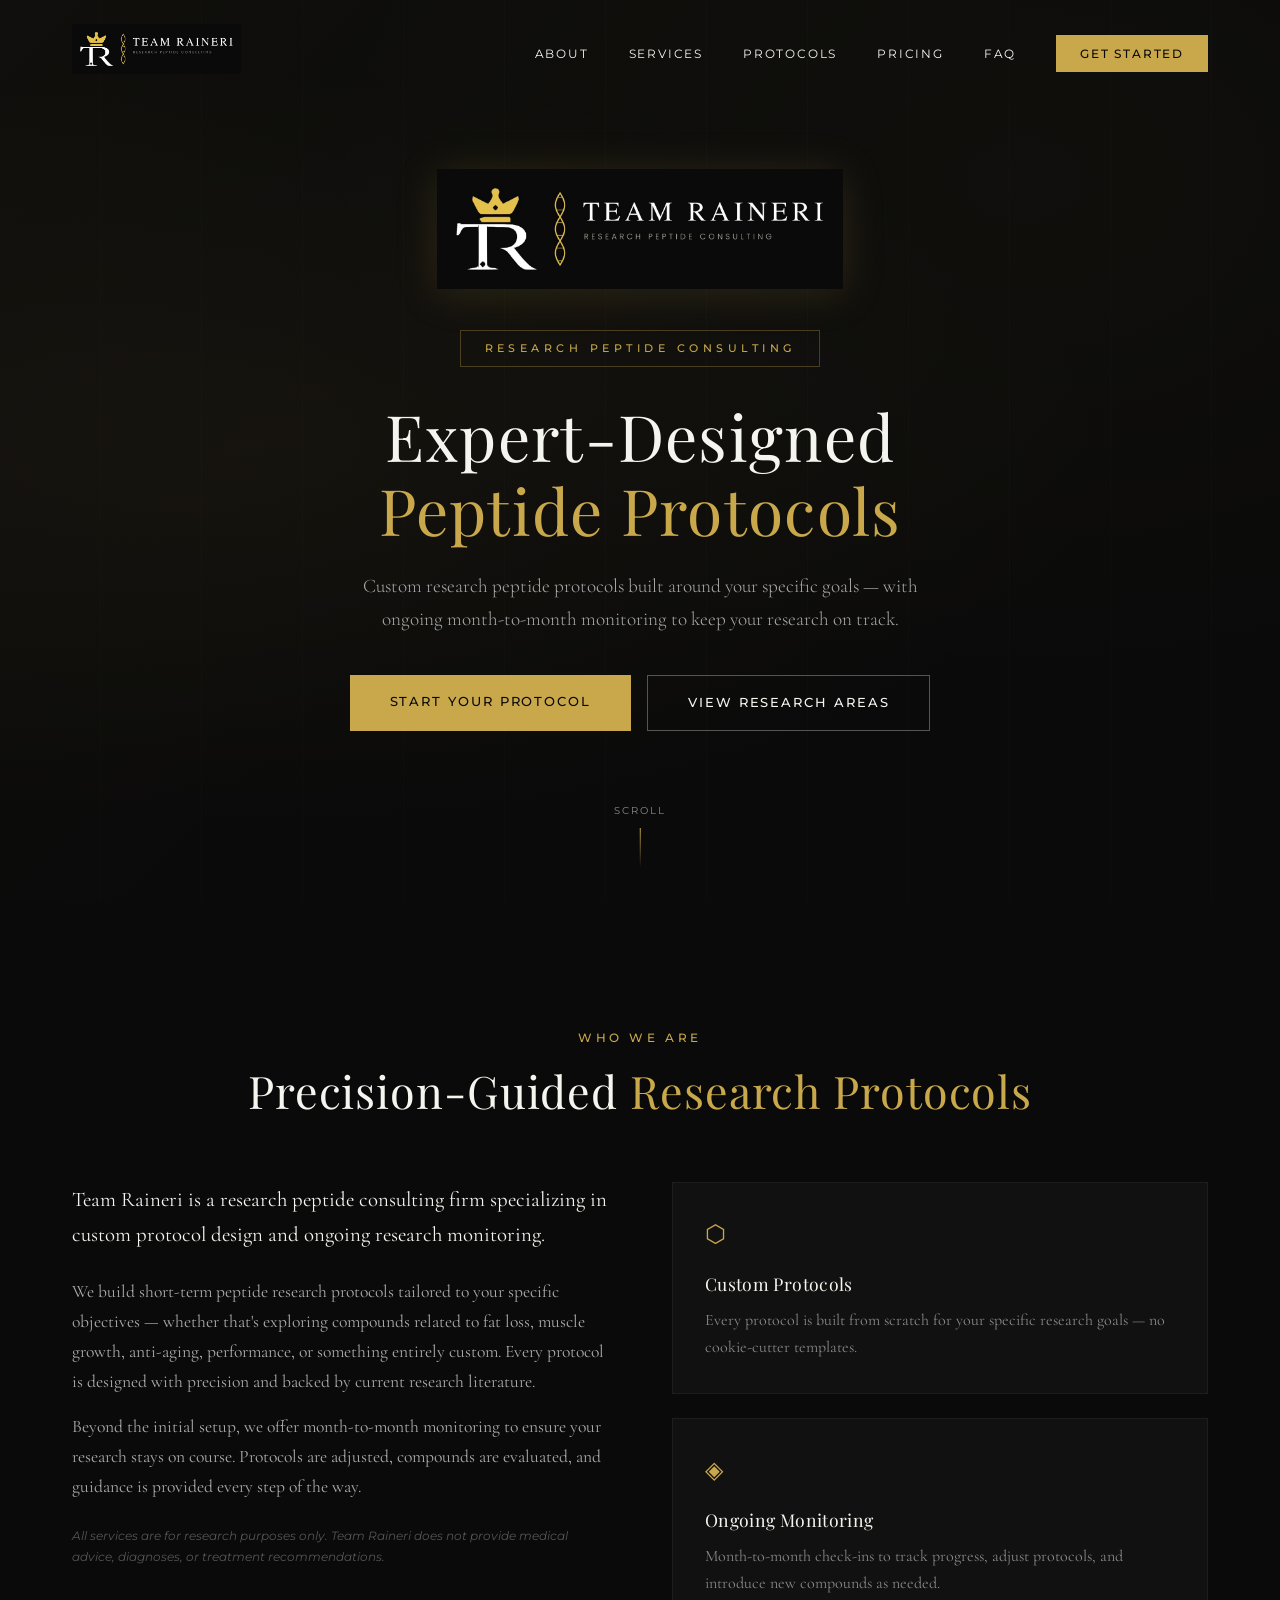
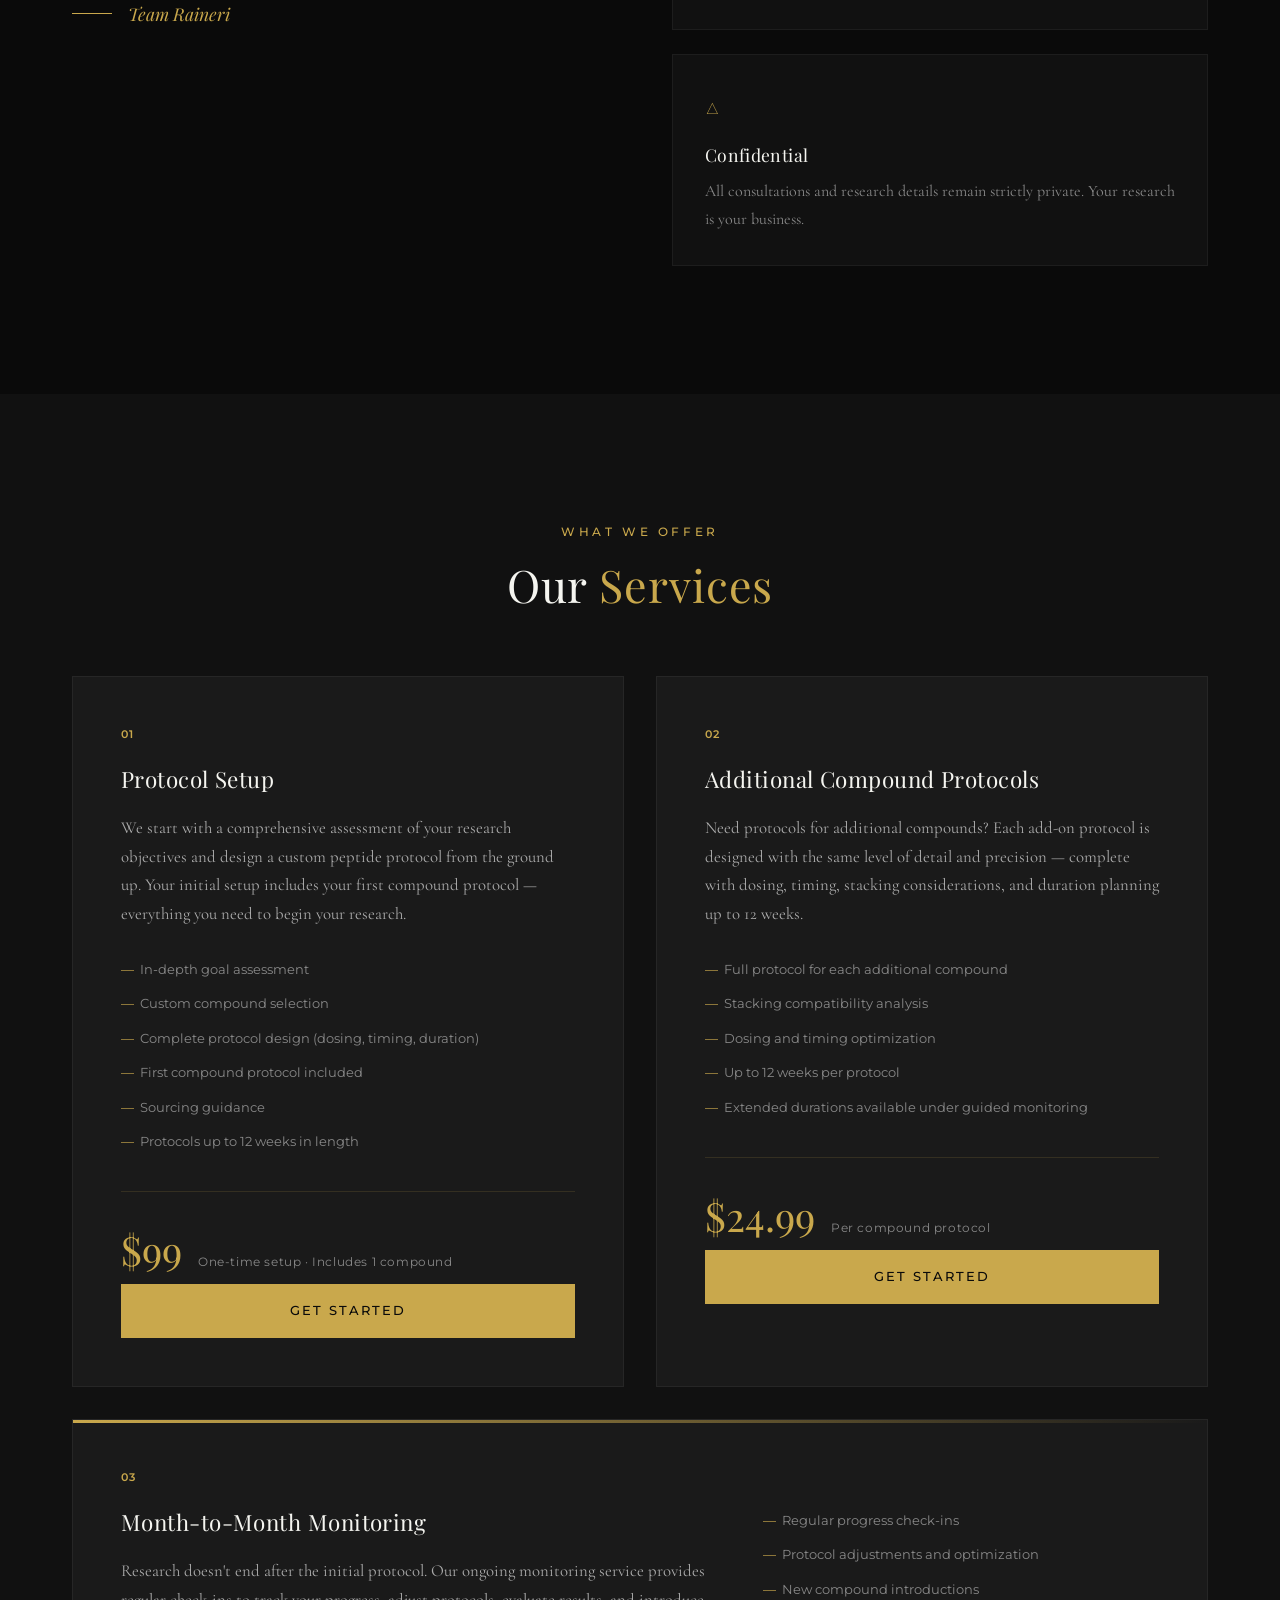
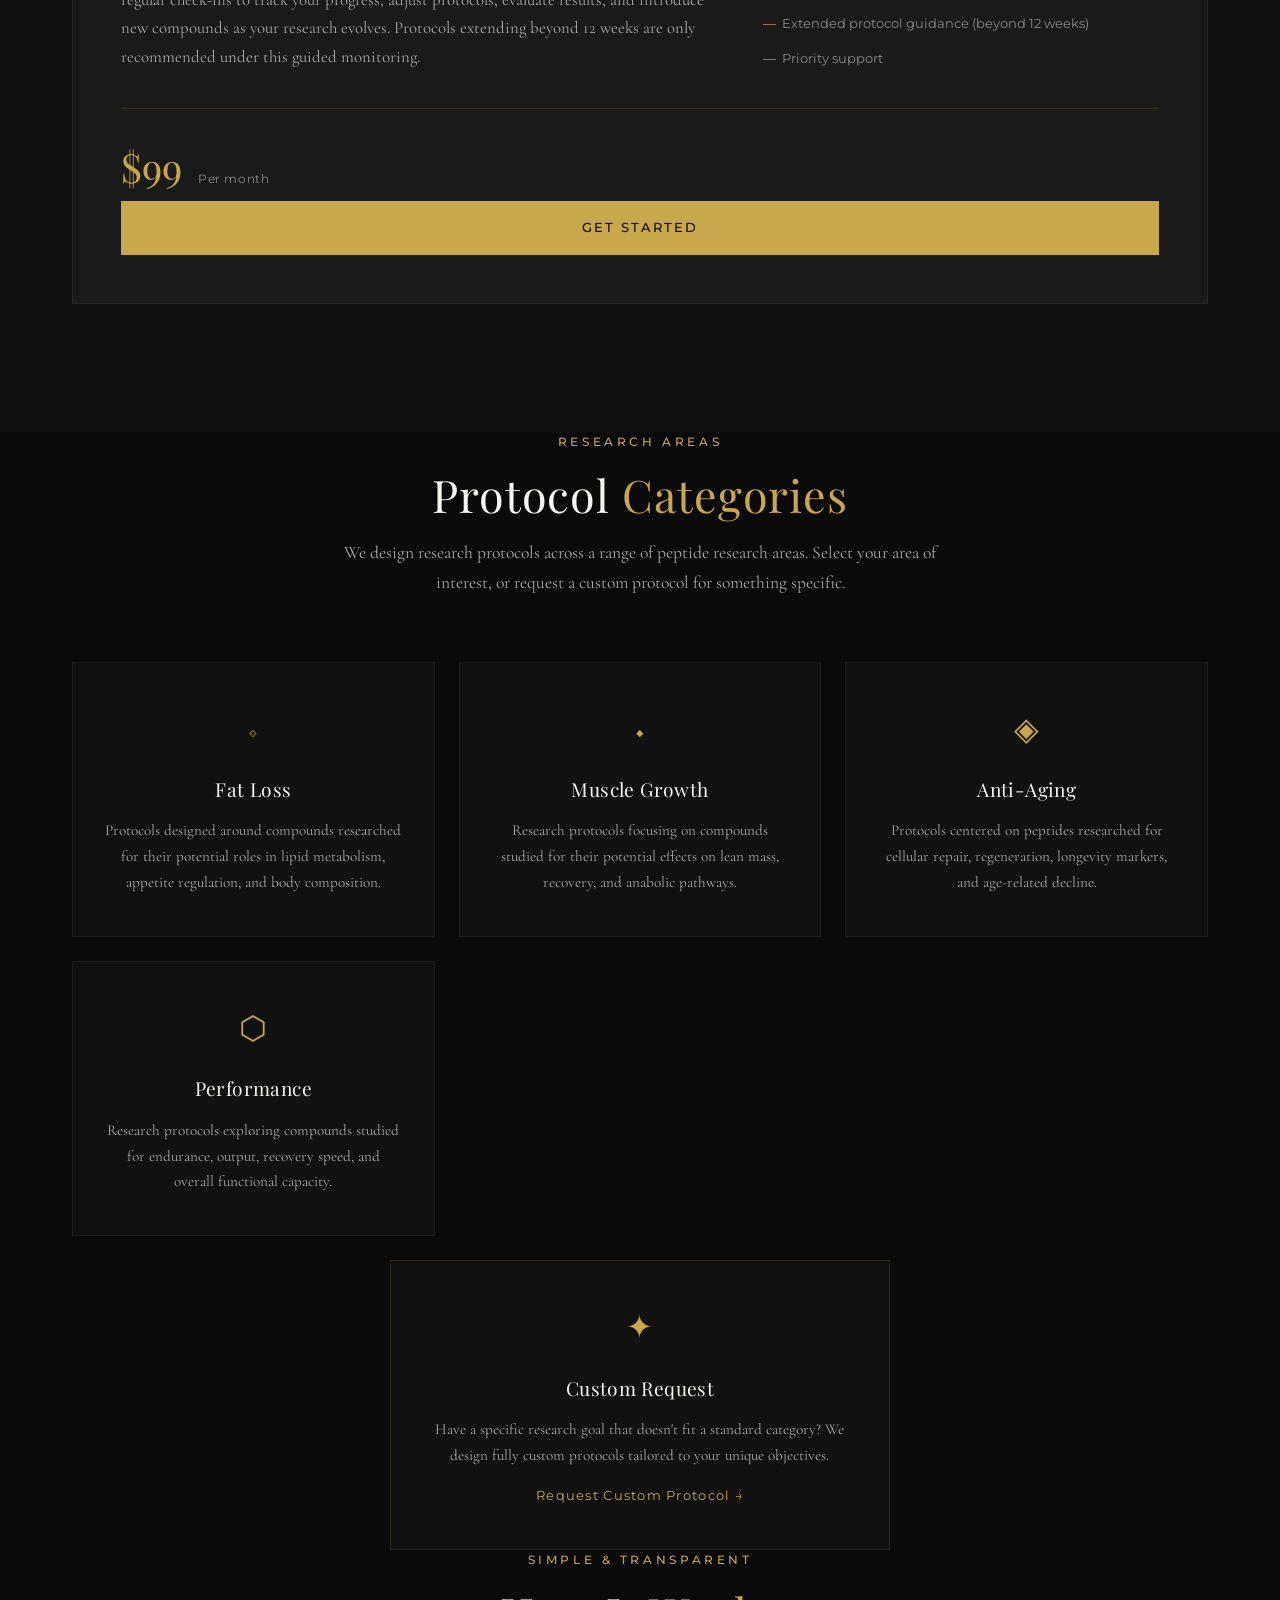
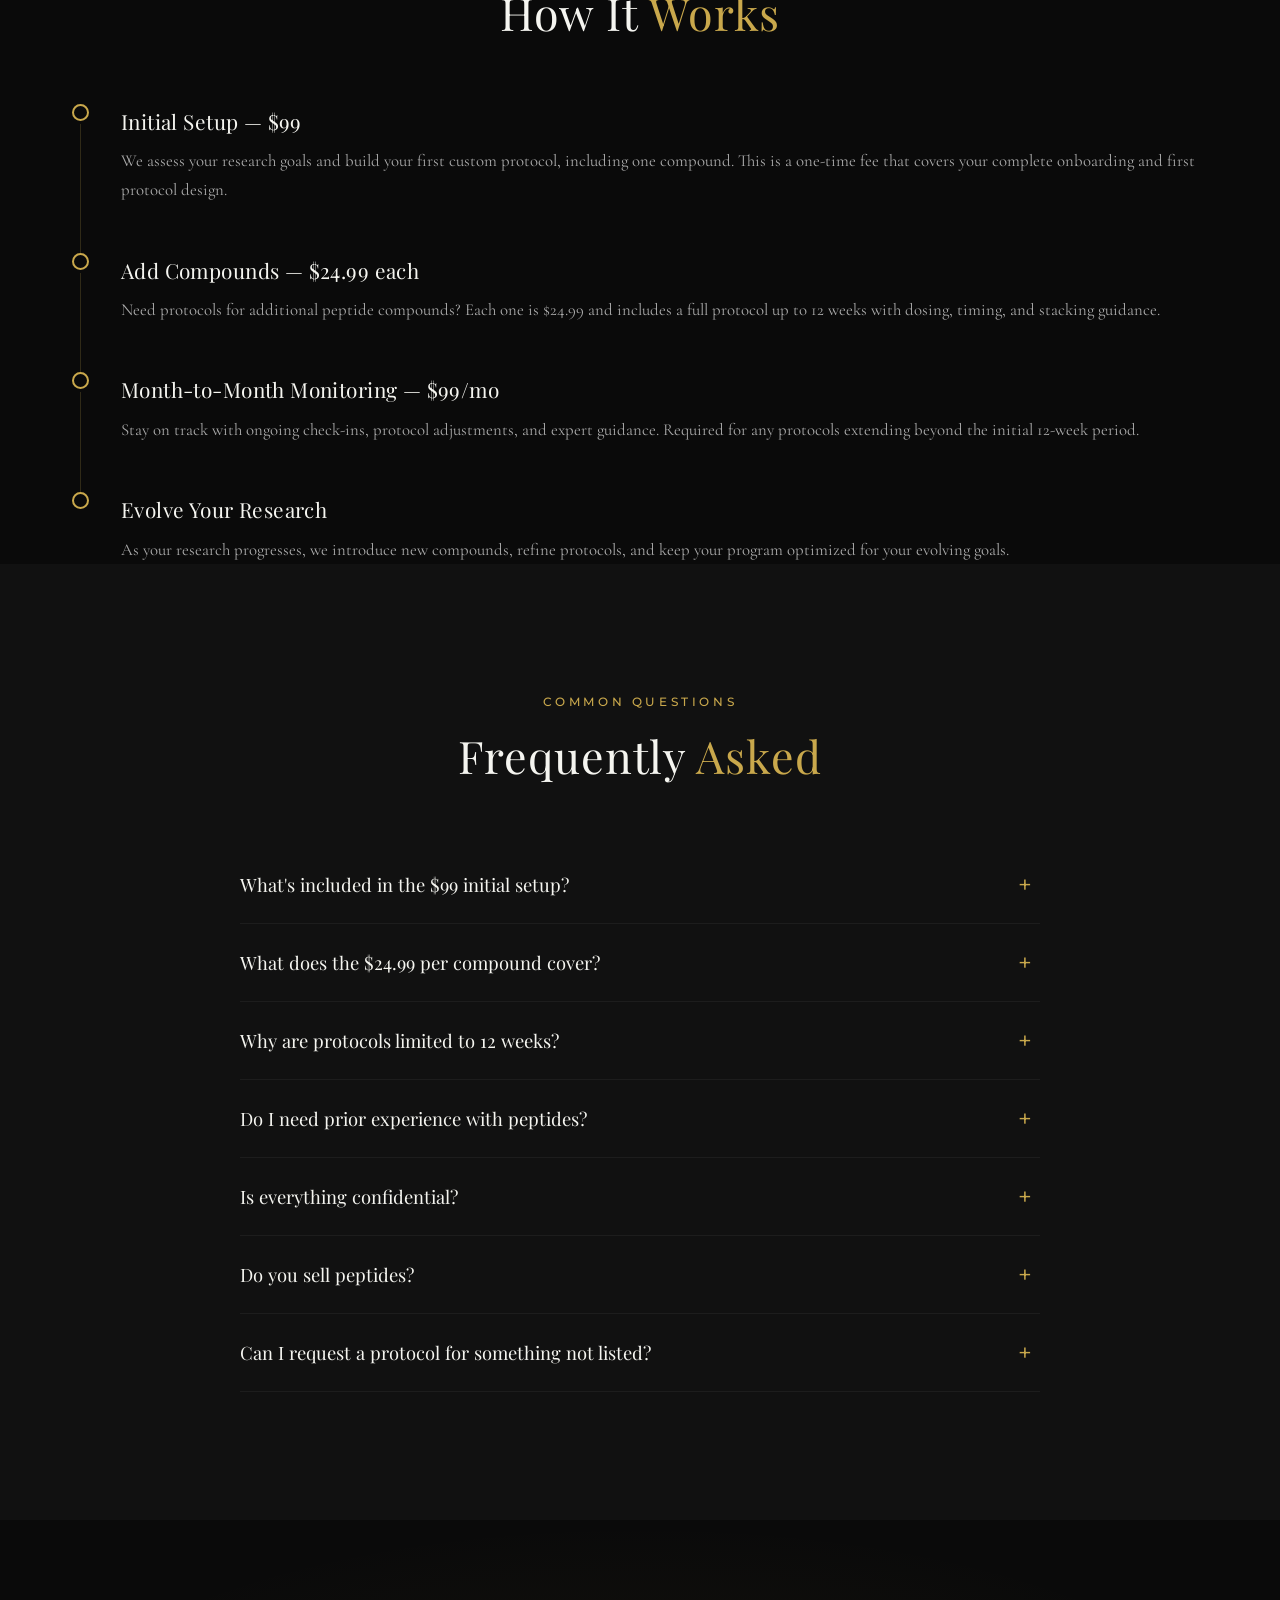
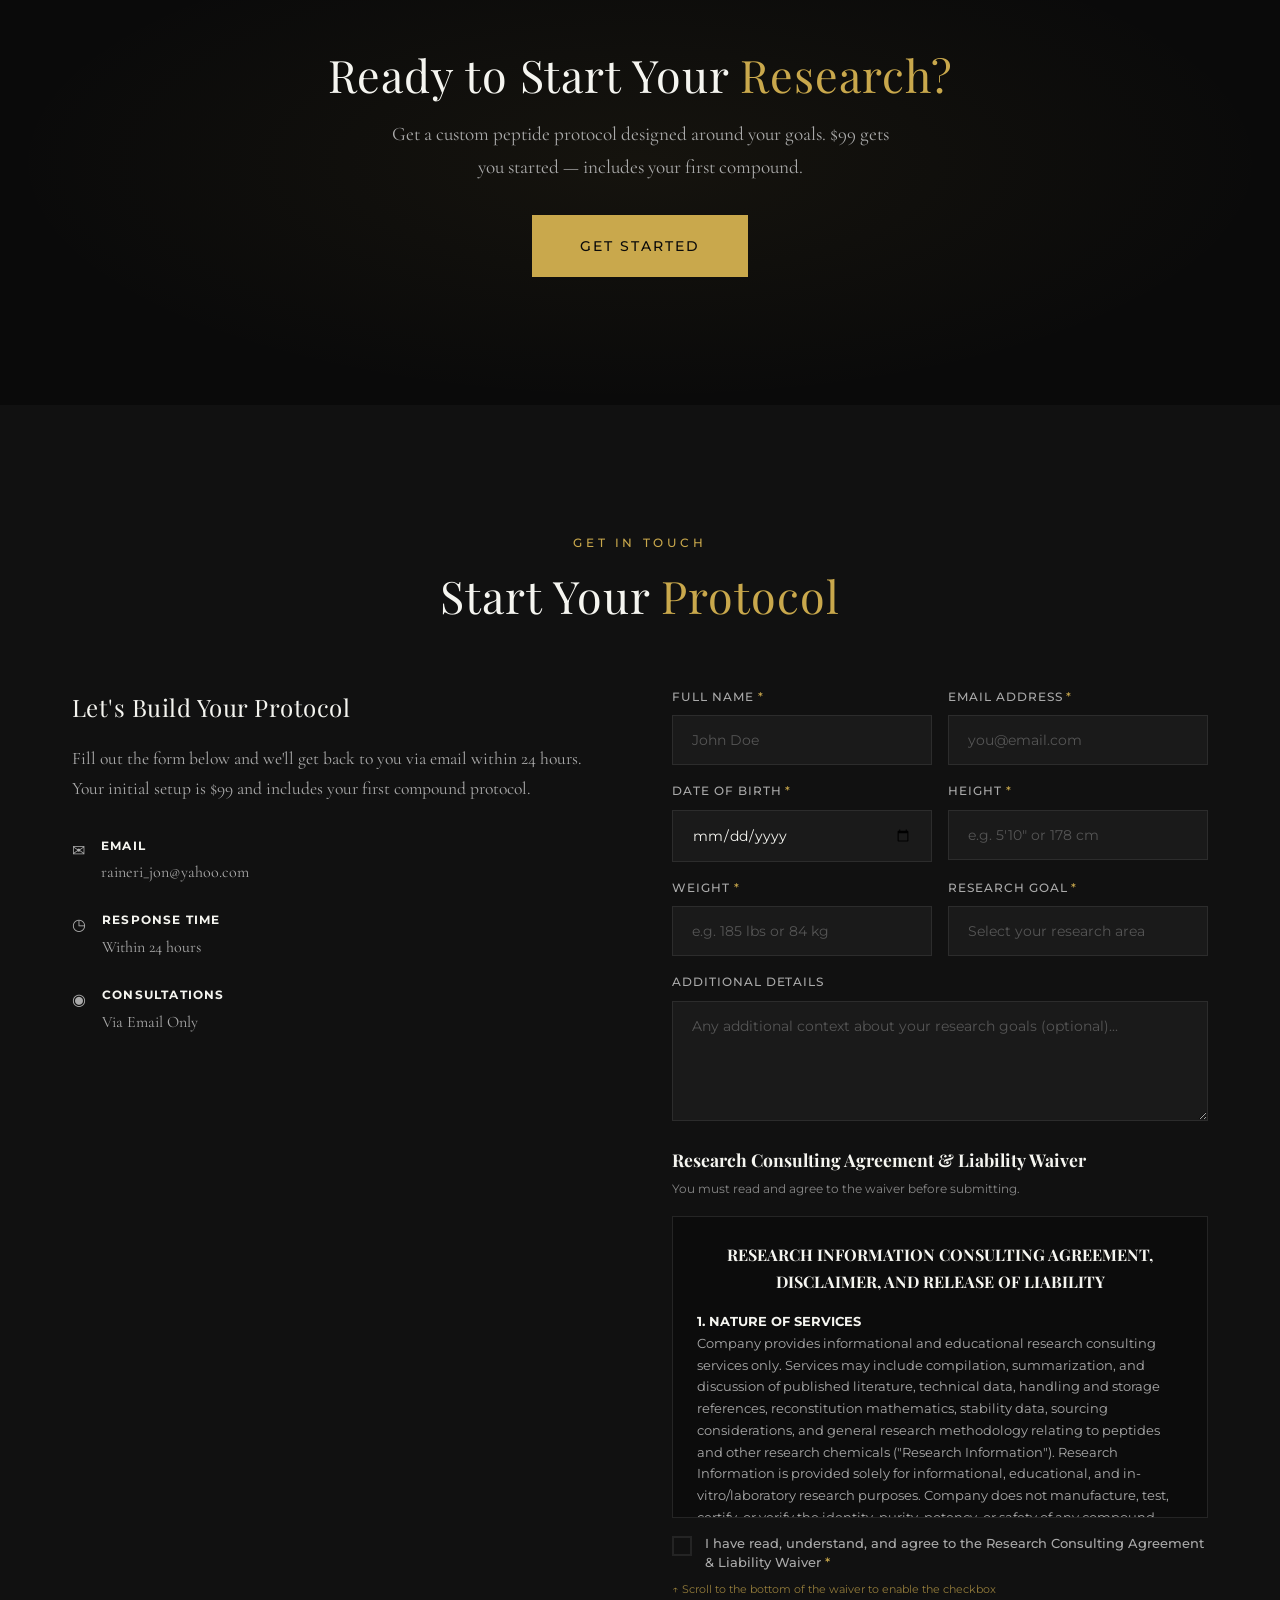
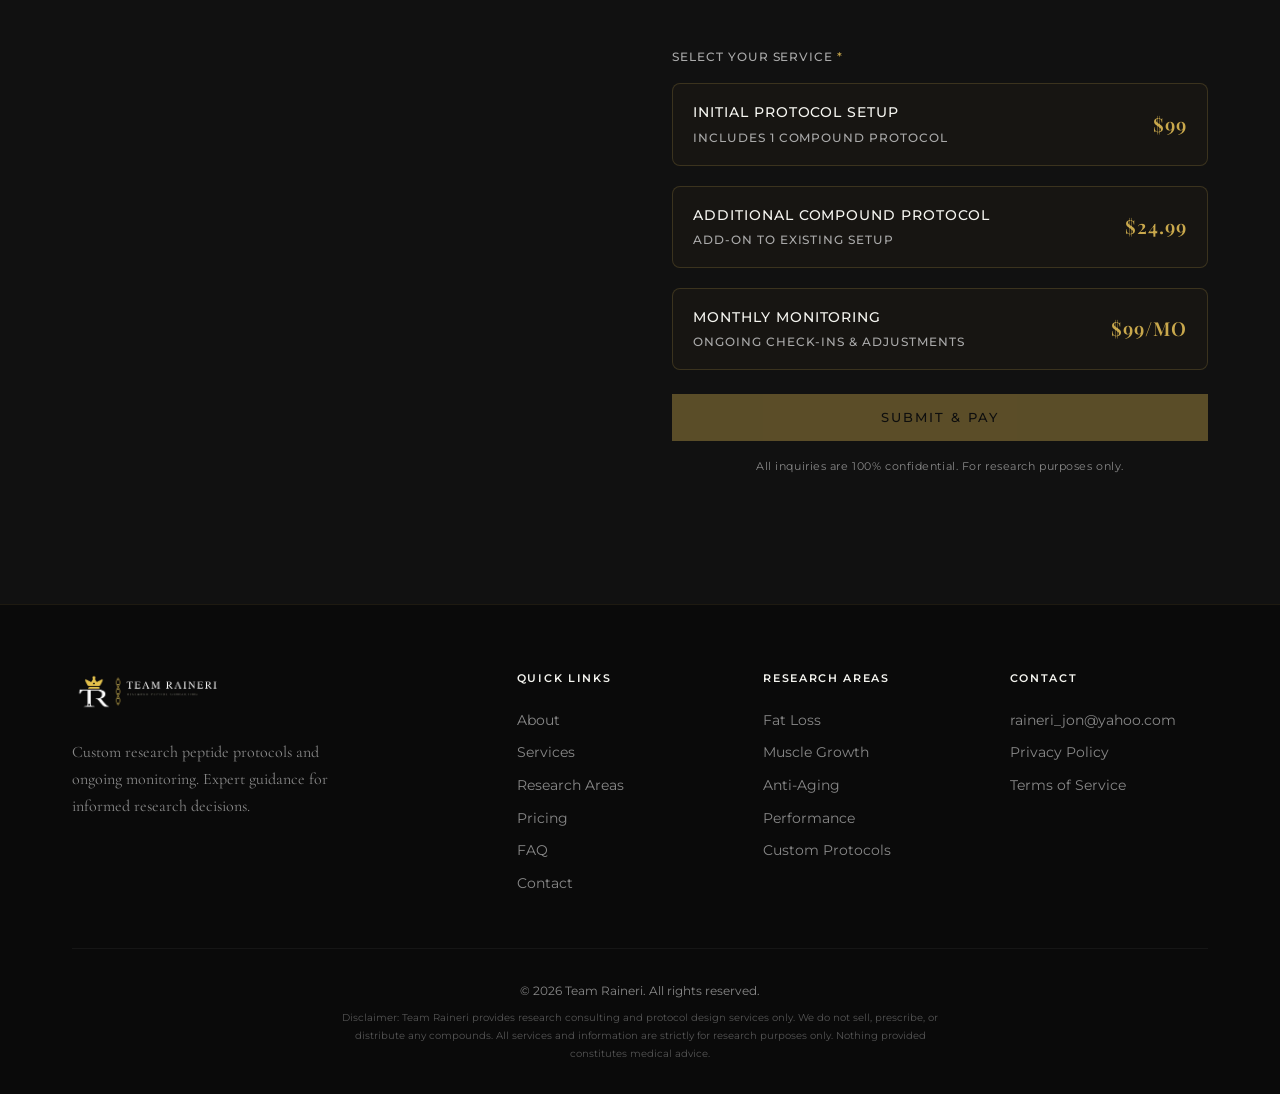
==== commit a15fe172: "Embed service selection + payment in form, Get Started buttons scroll to form" ====
--- a/index.html
+++ b/index.html
@@ -111,7 +111,7 @@
             <span class="price">$99</span>
             <span class="price-note">One-time setup · Includes 1 compound</span>
           </div>
-          <a href="https://buy.stripe.com/6oU00l1THg82anR4fH5kk00" class="btn btn-gold btn-full" target="_blank">Get Started</a>
+          <a href="#contact" class="btn btn-gold btn-full">Get Started</a>
         </div>
         <div class="service-card-large">
           <div class="service-number">02</div>
@@ -128,7 +128,7 @@
             <span class="price">$24.99</span>
             <span class="price-note">Per compound protocol</span>
           </div>
-          <a href="https://buy.stripe.com/9B6dRbaqd2hceE727z5kk01" class="btn btn-gold btn-full" target="_blank">Get Started</a>
+          <a href="#contact" class="btn btn-gold btn-full">Get Started</a>
         </div>
       </div>
       <div class="services-monitoring">
@@ -151,7 +151,7 @@
             <span class="price">$99</span>
             <span class="price-note">Per month</span>
           </div>
-          <a href="https://buy.stripe.com/6oUeVffKxf3YgMffYp5kk02" class="btn btn-gold btn-full" target="_blank">Get Started</a>
+          <a href="#contact" class="btn btn-gold btn-full">Get Started</a>
         </div>
       </div>
     </div>
@@ -458,7 +458,44 @@
             <p class="waiver-hint" id="waiverHint">↑ Scroll to the bottom of the waiver to enable the checkbox</p>
           </div>
 
-          <button type="submit" class="btn btn-gold btn-full" id="submitBtn" disabled>Get Started</button>
+          <!-- Service Selection & Pay -->
+          <div class="form-group full service-select-section">
+            <label>Select Your Service <span class="req">*</span></label>
+            <div class="service-options" id="serviceOptions">
+              <label class="service-option">
+                <input type="radio" name="service" value="initial" required>
+                <div class="service-option-card">
+                  <div class="service-option-info">
+                    <strong>Initial Protocol Setup</strong>
+                    <span>Includes 1 compound protocol</span>
+                  </div>
+                  <div class="service-option-price">$99</div>
+                </div>
+              </label>
+              <label class="service-option">
+                <input type="radio" name="service" value="addon">
+                <div class="service-option-card">
+                  <div class="service-option-info">
+                    <strong>Additional Compound Protocol</strong>
+                    <span>Add-on to existing setup</span>
+                  </div>
+                  <div class="service-option-price">$24.99</div>
+                </div>
+              </label>
+              <label class="service-option">
+                <input type="radio" name="service" value="monitoring">
+                <div class="service-option-card">
+                  <div class="service-option-info">
+                    <strong>Monthly Monitoring</strong>
+                    <span>Ongoing check-ins & adjustments</span>
+                  </div>
+                  <div class="service-option-price">$99/mo</div>
+                </div>
+              </label>
+            </div>
+          </div>
+
+          <button type="submit" class="btn btn-gold btn-full" id="submitBtn" disabled>Submit & Pay</button>
           <p class="form-note">All inquiries are 100% confidential. For research purposes only.</p>
         </form>
       </div>
--- a/style.css
+++ b/style.css
@@ -1198,6 +1198,76 @@
 }
 
 .protocol-link:hover { opacity: 0.7; }
+
+/* ===== SERVICE SELECT IN FORM ===== */
+.service-select-section {
+  margin-top: 1rem;
+}
+
+.service-options {
+  display: flex;
+  flex-direction: column;
+  gap: 0.75rem;
+  margin-top: 0.5rem;
+}
+
+.service-option {
+  cursor: pointer;
+}
+
+.service-option input[type="radio"] {
+  display: none;
+}
+
+.service-option-card {
+  display: flex;
+  justify-content: space-between;
+  align-items: center;
+  padding: 1rem 1.25rem;
+  border: 1px solid rgba(201, 168, 76, 0.2);
+  border-radius: 8px;
+  background: rgba(201, 168, 76, 0.03);
+  transition: all 0.3s ease;
+}
+
+.service-option-card:hover {
+  border-color: rgba(201, 168, 76, 0.4);
+  background: rgba(201, 168, 76, 0.06);
+}
+
+.service-option input[type="radio"]:checked + .service-option-card {
+  border-color: var(--gold);
+  background: rgba(201, 168, 76, 0.1);
+  box-shadow: 0 0 0 1px var(--gold);
+}
+
+.service-option-info {
+  display: flex;
+  flex-direction: column;
+  gap: 0.2rem;
+}
+
+.service-option-info strong {
+  font-family: var(--font-sans);
+  font-size: 0.9rem;
+  color: var(--white);
+  font-weight: 500;
+}
+
+.service-option-info span {
+  font-family: var(--font-sans);
+  font-size: 0.75rem;
+  color: var(--gray-light);
+}
+
+.service-option-price {
+  font-family: var(--font-display);
+  font-size: 1.2rem;
+  color: var(--gold);
+  font-weight: 600;
+  white-space: nowrap;
+  margin-left: 1rem;
+}
 
 .section-sub {
   color: var(--gray-light);
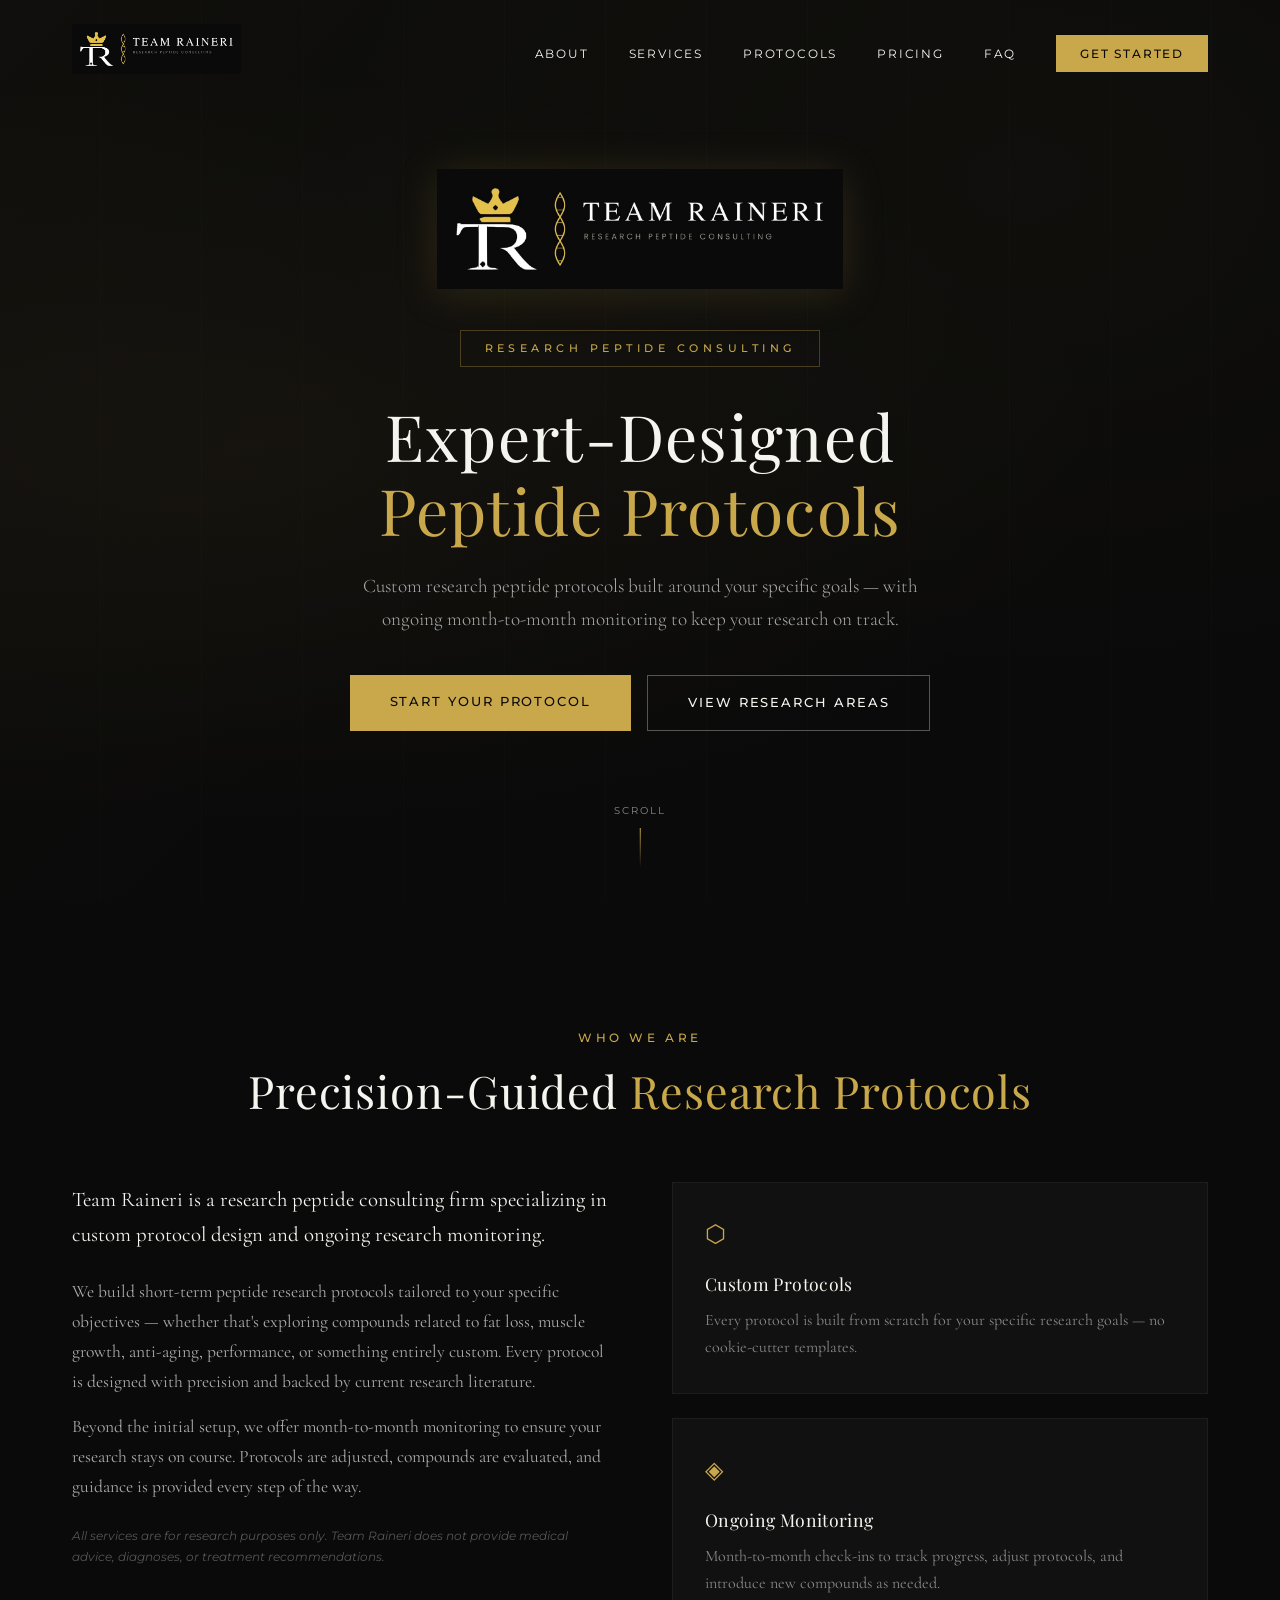
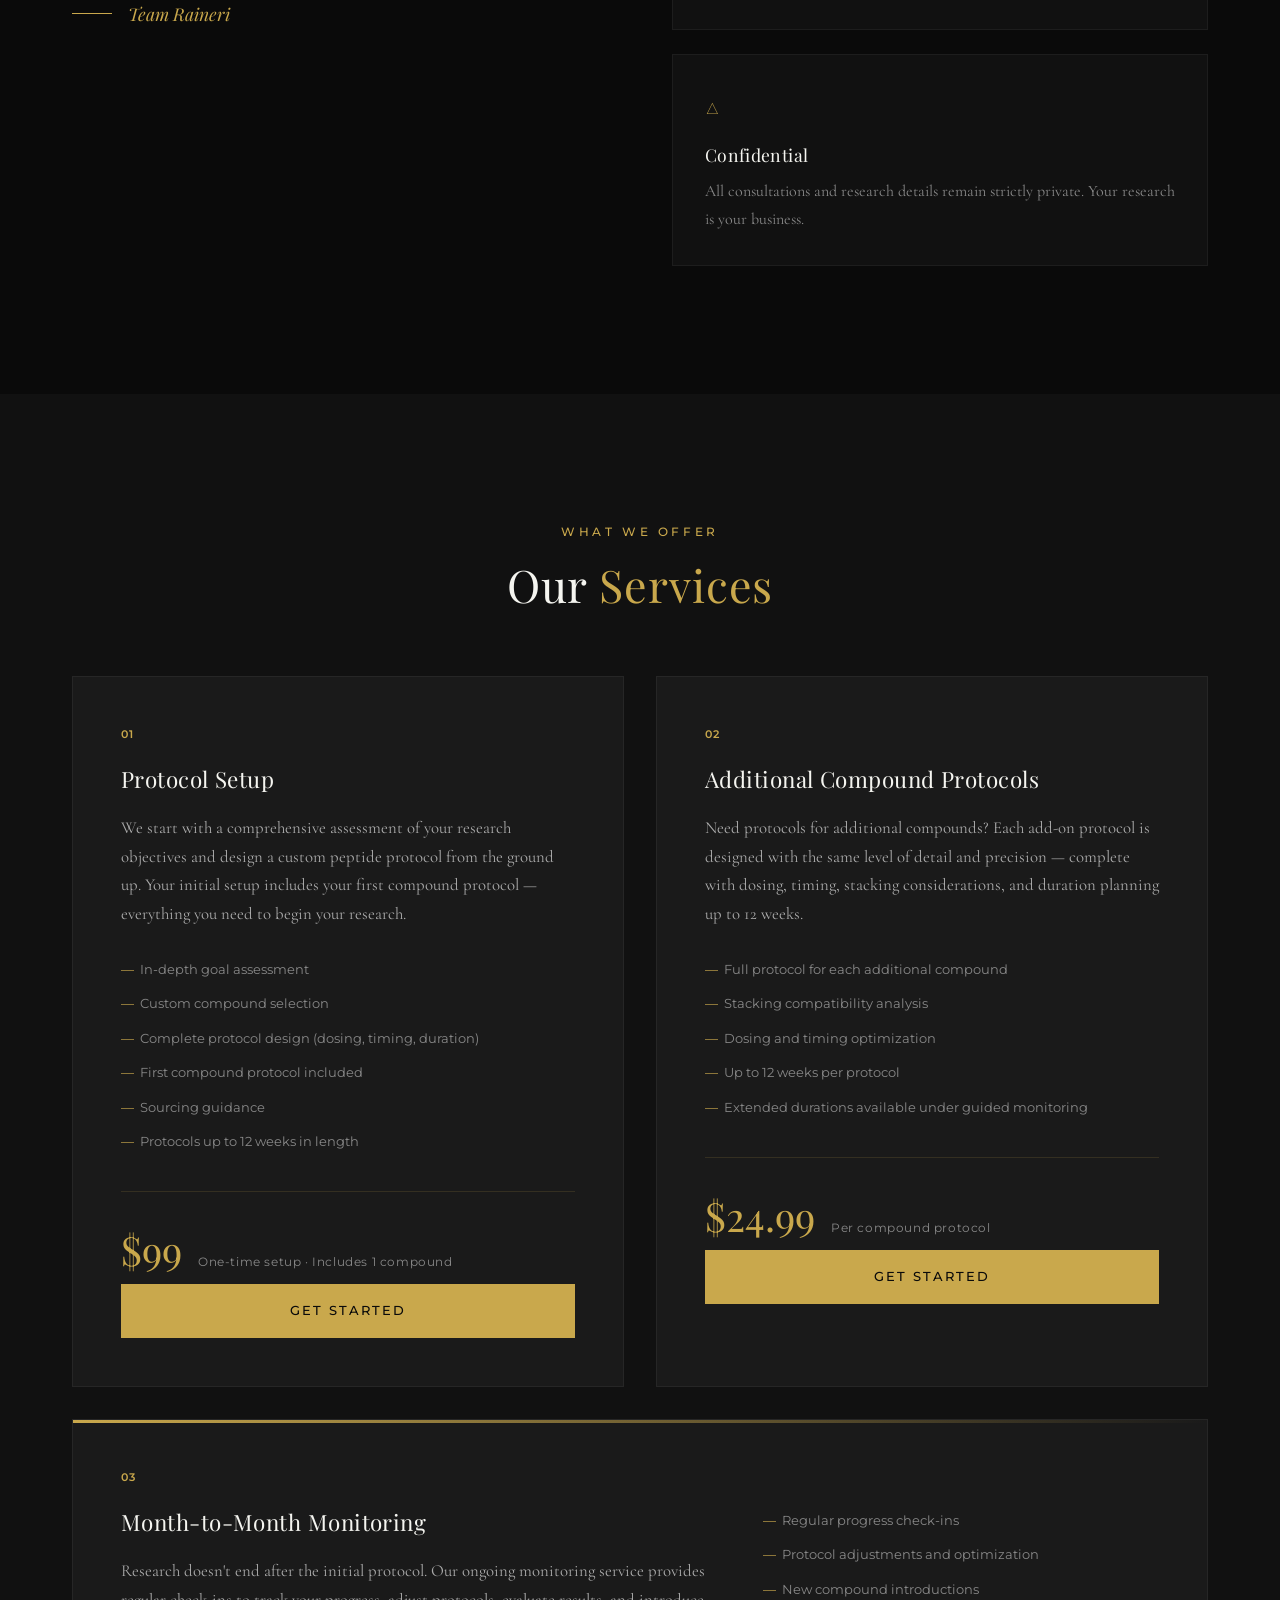
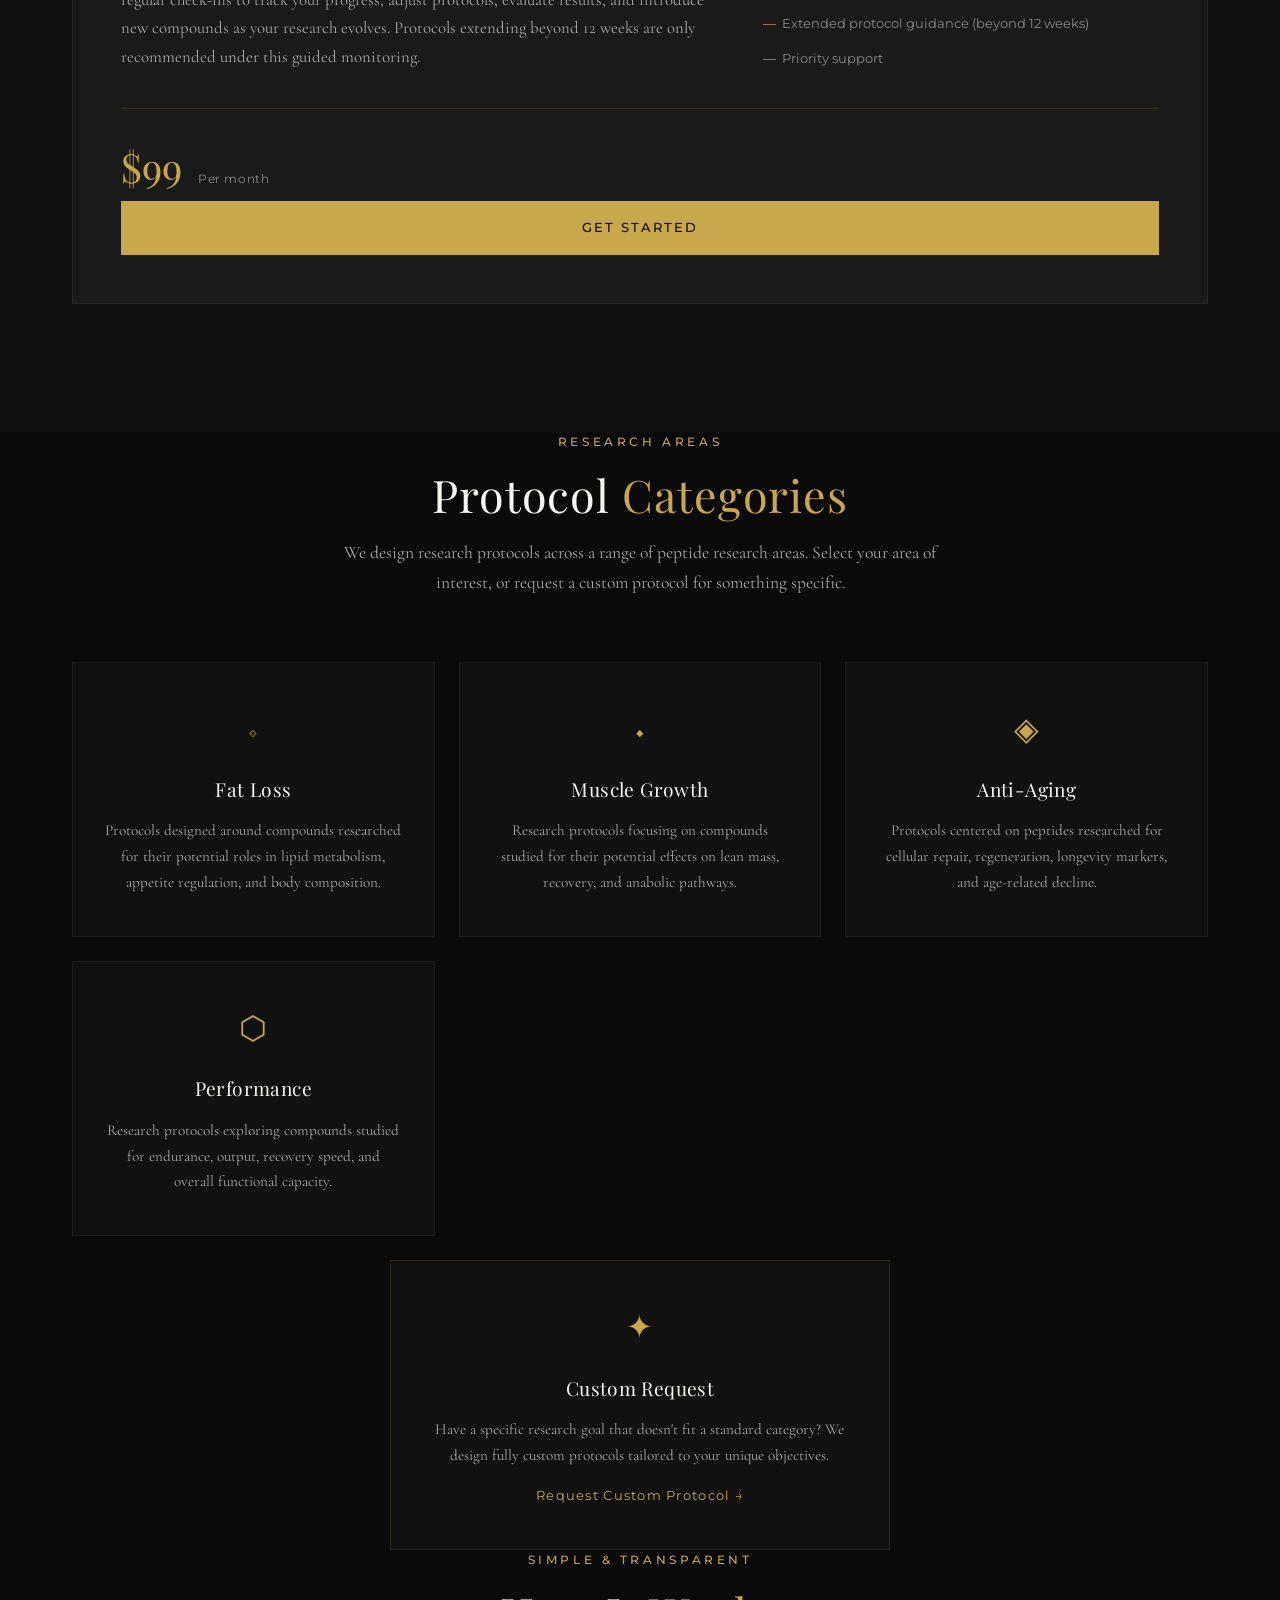
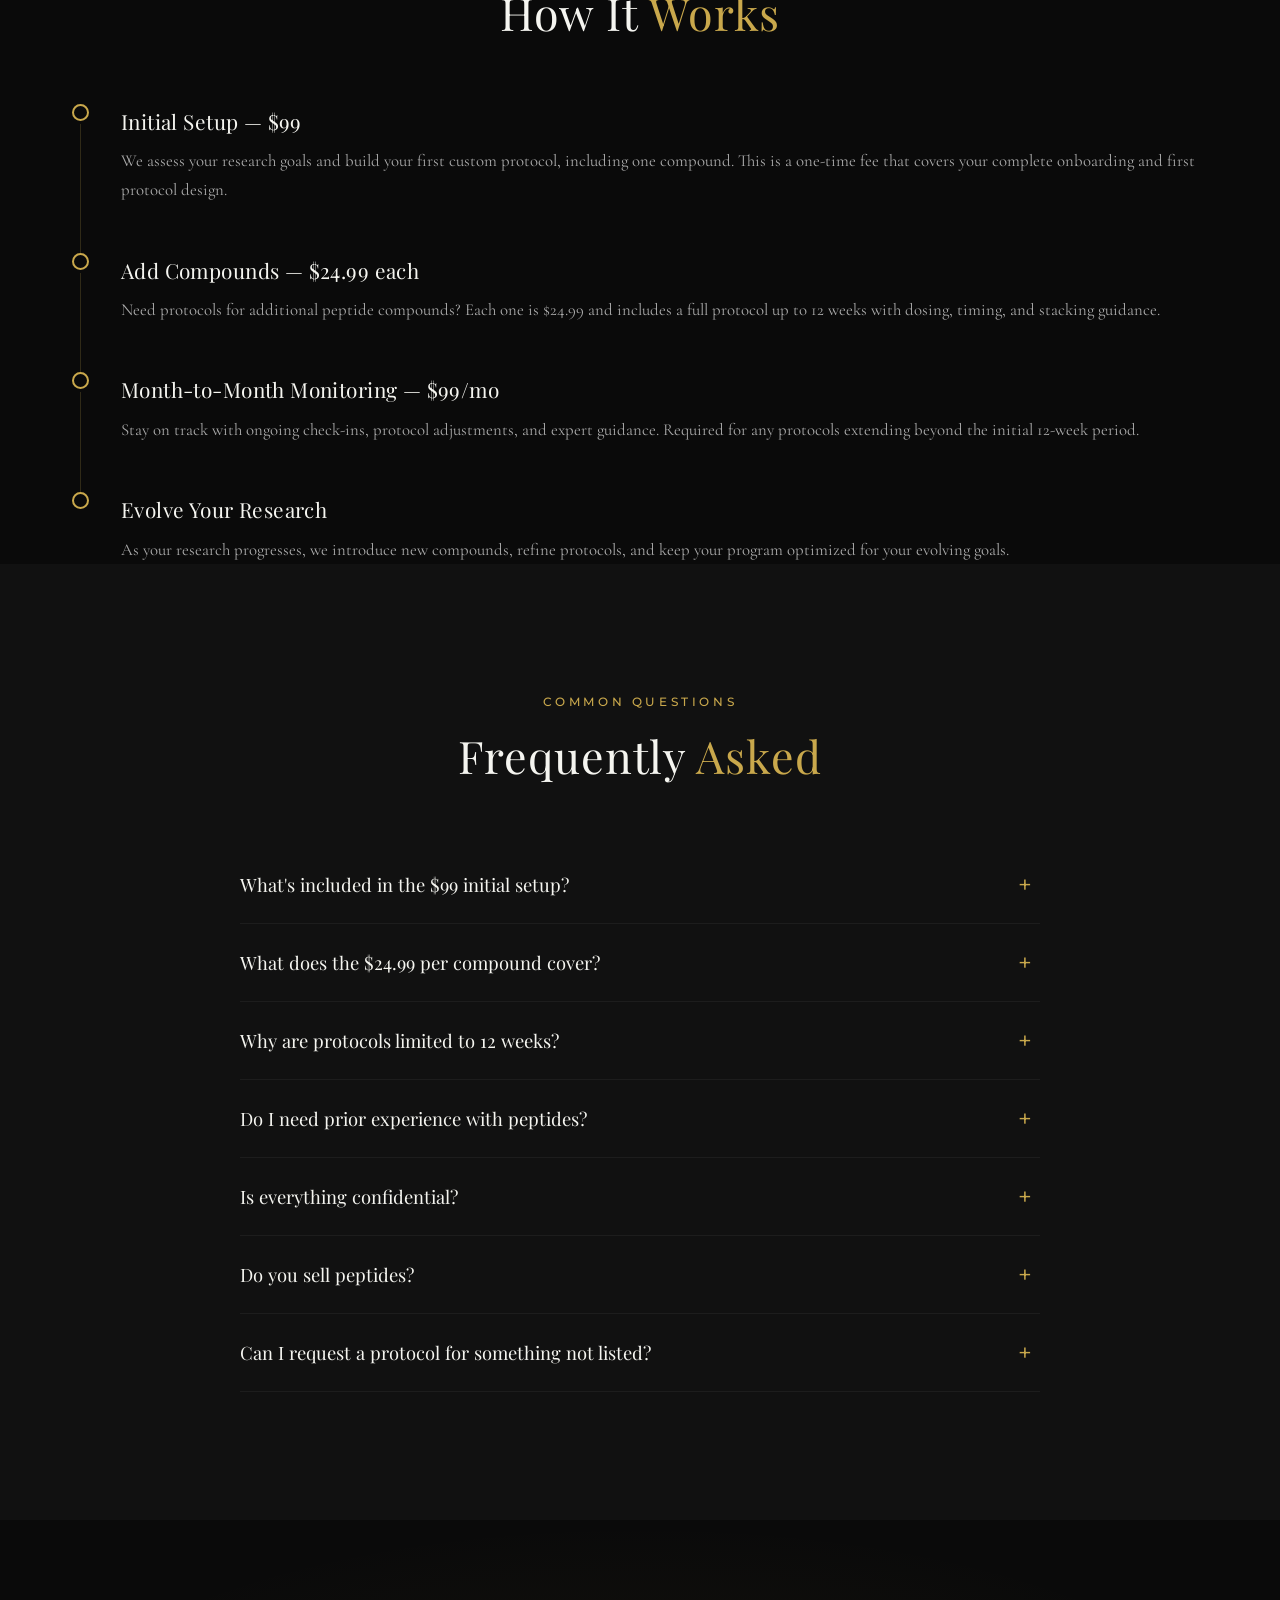
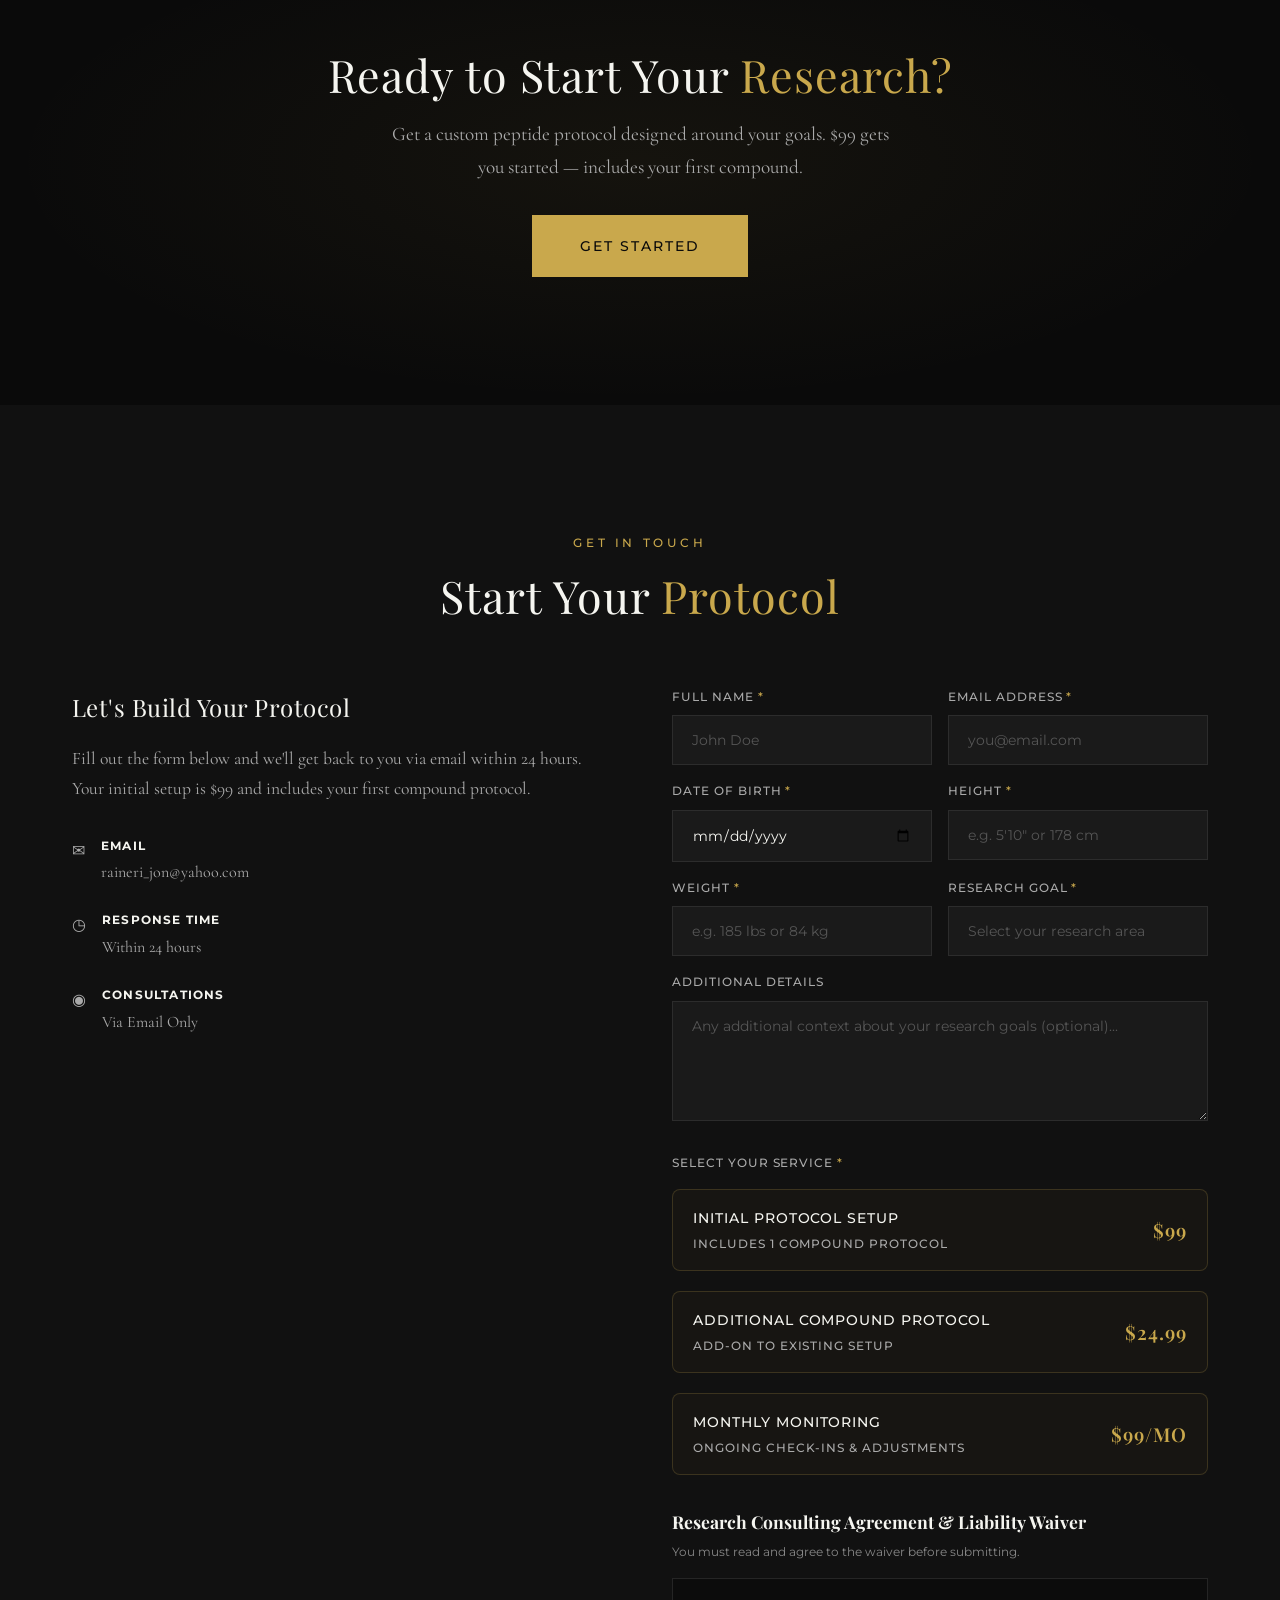
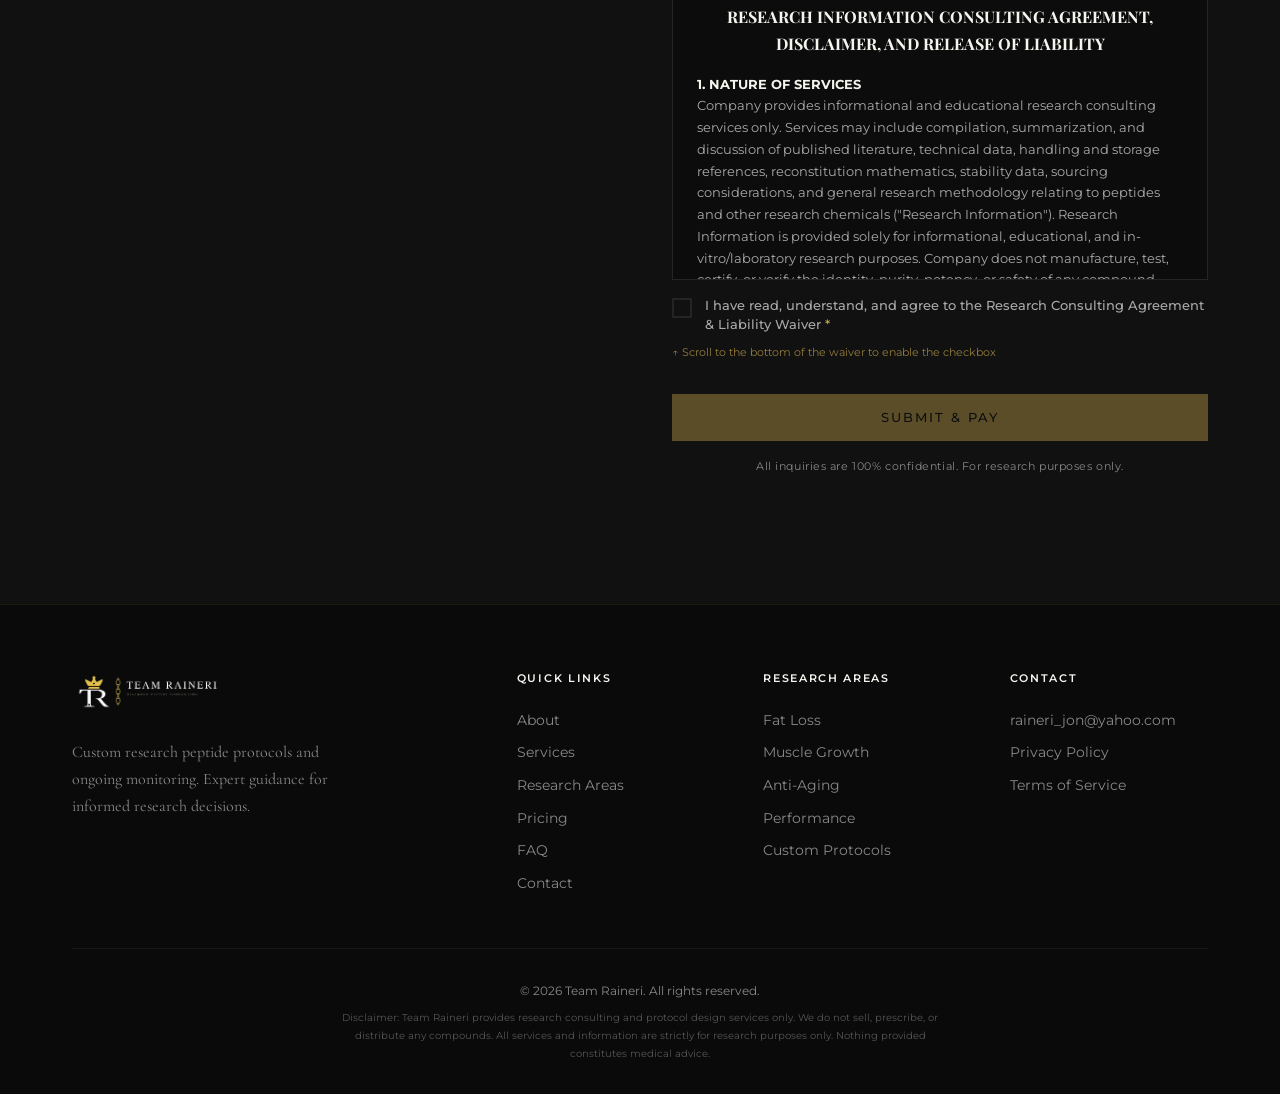
==== commit d242fc97: "Move service selection before waiver, remove _next redirect, cache bust v3" ====
--- a/index.html
+++ b/index.html
@@ -6,7 +6,7 @@
   <title>Team Raineri | Research Peptide Consulting</title>
   <link rel="preconnect" href="https://fonts.googleapis.com">
   <link href="https://fonts.googleapis.com/css2?family=Playfair+Display:wght@400;500;600;700&family=Cormorant+Garamond:wght@300;400;500;600&family=Montserrat:wght@300;400;500;600&display=swap" rel="stylesheet">
-  <link rel="stylesheet" href="style.css">
+  <link rel="stylesheet" href="style.css?v=3">
 </head>
 <body>
   <!-- Navigation -->
@@ -363,8 +363,6 @@
         </div>
         <form class="contact-form intake-form" id="contactForm" action="https://formspree.io/f/mojggryy" method="POST">
           <input type="hidden" name="_subject" value="New TR Research Protocol Request">
-          <input type="hidden" name="_next" value="https://buy.stripe.com/6oU00l1THg82anR4fH5kk00">
-
           <div class="form-group">
             <label for="f-name">Full Name <span class="req">*</span></label>
             <input type="text" id="f-name" name="name" placeholder="John Doe" required>
@@ -399,63 +397,6 @@
           <div class="form-group full">
             <label for="f-details">Additional Details</label>
             <textarea id="f-details" name="details" rows="3" placeholder="Any additional context about your research goals (optional)..."></textarea>
-          </div>
-
-          <!-- Waiver Section -->
-          <div class="form-group full waiver-section">
-            <div class="waiver-header">
-              <h4>Research Consulting Agreement & Liability Waiver</h4>
-              <p>You must read and agree to the waiver before submitting.</p>
-            </div>
-            <div class="waiver-box" id="waiverBox">
-              <div class="waiver-scroll" id="waiverScroll">
-                <h5>RESEARCH INFORMATION CONSULTING AGREEMENT, DISCLAIMER, AND RELEASE OF LIABILITY</h5>
-
-                <p><strong>1. NATURE OF SERVICES</strong><br>
-                Company provides informational and educational research consulting services only. Services may include compilation, summarization, and discussion of published literature, technical data, handling and storage references, reconstitution mathematics, stability data, sourcing considerations, and general research methodology relating to peptides and other research chemicals ("Research Information"). Research Information is provided solely for informational, educational, and in-vitro/laboratory research purposes. Company does not manufacture, test, certify, or verify the identity, purity, potency, or safety of any compound discussed.</p>
-
-                <p><strong>2. NO MEDICAL, VETERINARY, OR PROFESSIONAL ADVICE</strong><br>
-                Company and its personnel are not licensed physicians, nurse practitioners, physician assistants, pharmacists, dietitians, veterinarians, attorneys, or regulatory professionals. Nothing provided by Company constitutes medical, clinical, diagnostic, or treatment advice; a prescription, recommendation, dosing instruction, or protocol for use in humans or animals; veterinary advice; or legal, tax, or regulatory advice. No physician-patient, practitioner-client, or fiduciary relationship of any kind is created by this Agreement.</p>
-
-                <p><strong>3. RESEARCH USE ONLY — PROHIBITED USES</strong><br>
-                All Research Information is furnished strictly for laboratory and research use only. Compounds discussed are not approved by the U.S. Food and Drug Administration for human or veterinary use, are not drugs, dietary supplements, cosmetics, or food, and are not for human or animal consumption, ingestion, injection, inhalation, topical application, or any in-vivo administration whatsoever. Client will not use Research Information to administer, self-administer, prepare, or advise on the administration of any compound to any human or animal.</p>
-
-                <p><strong>4. CLIENT QUALIFICATIONS AND REPRESENTATIONS</strong><br>
-                Client represents and warrants that Client is at least 21 years of age, is a qualified researcher or possesses the education and training necessary to handle research chemicals safely and lawfully, will comply with all applicable laws and regulations, and will handle, store, and dispose of all materials in accordance with applicable safety requirements.</p>
-
-                <p><strong>5. NO WARRANTIES</strong><br>
-                Research Information is provided "as is" and "as available," without warranty of any kind, express or implied. Company expressly disclaims all warranties, including implied warranties of merchantability, fitness for a particular purpose, accuracy, completeness, or reliability.</p>
-
-                <p><strong>6. ASSUMPTION OF RISK</strong><br>
-                Client understands that research chemicals and peptides may be hazardous, unstable, uncharacterized, or of unknown toxicity. Client knowingly, voluntarily, and expressly assumes all such risks, whether known or unknown, foreseeable or unforeseeable.</p>
-
-                <p><strong>7. RELEASE AND WAIVER OF LIABILITY</strong><br>
-                To the fullest extent permitted by law, Client irrevocably releases, waives, discharges, and covenants not to sue Company and its owners, officers, members, employees, contractors, and affiliates from and against any and all claims, demands, actions, liabilities, damages, losses, costs, and expenses of any kind arising out of or relating to the Research Information provided, Client's use or reliance on Research Information, any research or activity conducted by Client, or any bodily injury, illness, death, property damage, or financial loss sustained by Client or any third party.</p>
-
-                <p><strong>8. INDEMNIFICATION</strong><br>
-                Client shall defend, indemnify, and hold harmless the Company from any third-party claims arising out of Client's breach of this Agreement, use of Research Information, or any research or activity conducted by Client.</p>
-
-                <p><strong>9. LIMITATION OF LIABILITY</strong><br>
-                In no event shall Company be liable for any indirect, incidental, special, consequential, exemplary, or punitive damages. Company's total aggregate liability shall not exceed the total fees actually paid by Client in the six (6) months preceding the claim, or $100.00, whichever is less.</p>
-
-                <p><strong>10. CONFIDENTIALITY</strong><br>
-                Research Information is provided for Client's own use only. Client shall not republish, resell, distribute, or share Research Information with any third party without Company's prior written consent.</p>
-
-                <p><strong>11. NO GUARANTEE OF RESULTS</strong><br>
-                Company makes no guarantee or representation as to any outcome or result from any research undertaken by Client.</p>
-
-                <p><strong>12. ELECTRONIC ACCEPTANCE</strong><br>
-                Client agrees that checkbox acceptance constitutes a legally binding signature under the E-SIGN Act and applicable state law.</p>
-
-                <p><strong>ACKNOWLEDGMENT:</strong> I have read this Agreement in full. I understand that it is a contract and that I am giving up substantial legal rights, including the right to sue. I understand that all information provided is for research and educational purposes only, is not medical advice, and is not intended for human or animal use. I agree that all research I conduct is my sole responsibility and that Company bears no liability for it.</p>
-              </div>
-            </div>
-            <label class="waiver-checkbox" id="waiverLabel">
-              <input type="checkbox" id="waiverAgree" name="waiver" required disabled>
-              <span class="checkmark"></span>
-              <span class="waiver-agree-text">I have read, understand, and agree to the Research Consulting Agreement & Liability Waiver <span class="req">*</span></span>
-            </label>
-            <p class="waiver-hint" id="waiverHint">↑ Scroll to the bottom of the waiver to enable the checkbox</p>
           </div>
 
           <!-- Service Selection & Pay -->
@@ -495,6 +436,63 @@
             </div>
           </div>
 
+          <!-- Waiver Section -->
+          <div class="form-group full waiver-section">
+            <div class="waiver-header">
+              <h4>Research Consulting Agreement & Liability Waiver</h4>
+              <p>You must read and agree to the waiver before submitting.</p>
+            </div>
+            <div class="waiver-box" id="waiverBox">
+              <div class="waiver-scroll" id="waiverScroll">
+                <h5>RESEARCH INFORMATION CONSULTING AGREEMENT, DISCLAIMER, AND RELEASE OF LIABILITY</h5>
+
+                <p><strong>1. NATURE OF SERVICES</strong><br>
+                Company provides informational and educational research consulting services only. Services may include compilation, summarization, and discussion of published literature, technical data, handling and storage references, reconstitution mathematics, stability data, sourcing considerations, and general research methodology relating to peptides and other research chemicals ("Research Information"). Research Information is provided solely for informational, educational, and in-vitro/laboratory research purposes. Company does not manufacture, test, certify, or verify the identity, purity, potency, or safety of any compound discussed.</p>
+
+                <p><strong>2. NO MEDICAL, VETERINARY, OR PROFESSIONAL ADVICE</strong><br>
+                Company and its personnel are not licensed physicians, nurse practitioners, physician assistants, pharmacists, dietitians, veterinarians, attorneys, or regulatory professionals. Nothing provided by Company constitutes medical, clinical, diagnostic, or treatment advice; a prescription, recommendation, dosing instruction, or protocol for use in humans or animals; veterinary advice; or legal, tax, or regulatory advice. No physician-patient, practitioner-client, or fiduciary relationship of any kind is created by this Agreement.</p>
+
+                <p><strong>3. RESEARCH USE ONLY — PROHIBITED USES</strong><br>
+                All Research Information is furnished strictly for laboratory and research use only. Compounds discussed are not approved by the U.S. Food and Drug Administration for human or veterinary use, are not drugs, dietary supplements, cosmetics, or food, and are not for human or animal consumption, ingestion, injection, inhalation, topical application, or any in-vivo administration whatsoever. Client will not use Research Information to administer, self-administer, prepare, or advise on the administration of any compound to any human or animal.</p>
+
+                <p><strong>4. CLIENT QUALIFICATIONS AND REPRESENTATIONS</strong><br>
+                Client represents and warrants that Client is at least 21 years of age, is a qualified researcher or possesses the education and training necessary to handle research chemicals safely and lawfully, will comply with all applicable laws and regulations, and will handle, store, and dispose of all materials in accordance with applicable safety requirements.</p>
+
+                <p><strong>5. NO WARRANTIES</strong><br>
+                Research Information is provided "as is" and "as available," without warranty of any kind, express or implied. Company expressly disclaims all warranties, including implied warranties of merchantability, fitness for a particular purpose, accuracy, completeness, or reliability.</p>
+
+                <p><strong>6. ASSUMPTION OF RISK</strong><br>
+                Client understands that research chemicals and peptides may be hazardous, unstable, uncharacterized, or of unknown toxicity. Client knowingly, voluntarily, and expressly assumes all such risks, whether known or unknown, foreseeable or unforeseeable.</p>
+
+                <p><strong>7. RELEASE AND WAIVER OF LIABILITY</strong><br>
+                To the fullest extent permitted by law, Client irrevocably releases, waives, discharges, and covenants not to sue Company and its owners, officers, members, employees, contractors, and affiliates from and against any and all claims, demands, actions, liabilities, damages, losses, costs, and expenses of any kind arising out of or relating to the Research Information provided, Client's use or reliance on Research Information, any research or activity conducted by Client, or any bodily injury, illness, death, property damage, or financial loss sustained by Client or any third party.</p>
+
+                <p><strong>8. INDEMNIFICATION</strong><br>
+                Client shall defend, indemnify, and hold harmless the Company from any third-party claims arising out of Client's breach of this Agreement, use of Research Information, or any research or activity conducted by Client.</p>
+
+                <p><strong>9. LIMITATION OF LIABILITY</strong><br>
+                In no event shall Company be liable for any indirect, incidental, special, consequential, exemplary, or punitive damages. Company's total aggregate liability shall not exceed the total fees actually paid by Client in the six (6) months preceding the claim, or $100.00, whichever is less.</p>
+
+                <p><strong>10. CONFIDENTIALITY</strong><br>
+                Research Information is provided for Client's own use only. Client shall not republish, resell, distribute, or share Research Information with any third party without Company's prior written consent.</p>
+
+                <p><strong>11. NO GUARANTEE OF RESULTS</strong><br>
+                Company makes no guarantee or representation as to any outcome or result from any research undertaken by Client.</p>
+
+                <p><strong>12. ELECTRONIC ACCEPTANCE</strong><br>
+                Client agrees that checkbox acceptance constitutes a legally binding signature under the E-SIGN Act and applicable state law.</p>
+
+                <p><strong>ACKNOWLEDGMENT:</strong> I have read this Agreement in full. I understand that it is a contract and that I am giving up substantial legal rights, including the right to sue. I understand that all information provided is for research and educational purposes only, is not medical advice, and is not intended for human or animal use. I agree that all research I conduct is my sole responsibility and that Company bears no liability for it.</p>
+              </div>
+            </div>
+            <label class="waiver-checkbox" id="waiverLabel">
+              <input type="checkbox" id="waiverAgree" name="waiver" required disabled>
+              <span class="checkmark"></span>
+              <span class="waiver-agree-text">I have read, understand, and agree to the Research Consulting Agreement & Liability Waiver <span class="req">*</span></span>
+            </label>
+            <p class="waiver-hint" id="waiverHint">↑ Scroll to the bottom of the waiver to enable the checkbox</p>
+          </div>
+
           <button type="submit" class="btn btn-gold btn-full" id="submitBtn" disabled>Submit & Pay</button>
           <p class="form-note">All inquiries are 100% confidential. For research purposes only.</p>
         </form>
@@ -541,6 +539,6 @@
     </div>
   </footer>
 
-  <script src="script.js?v=2"></script>
+  <script src="script.js?v=3"></script>
 </body>
 </html>
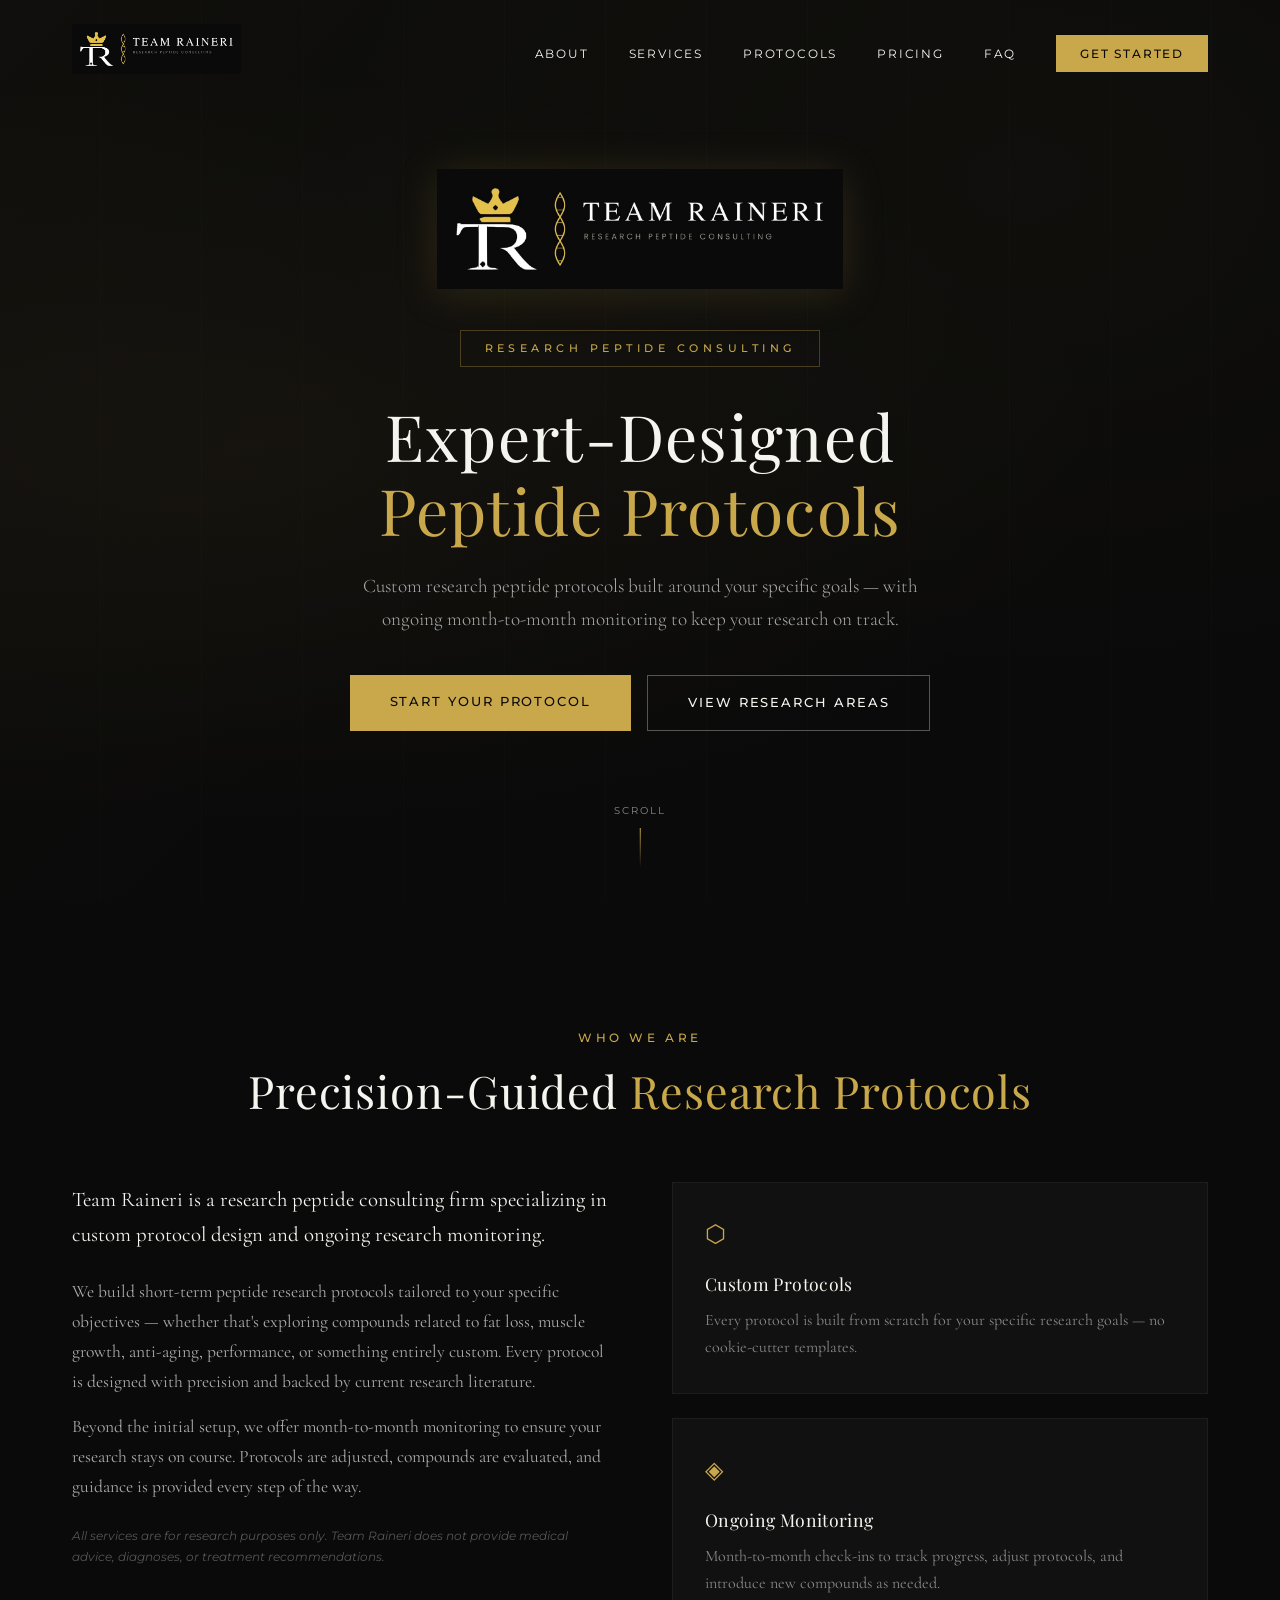
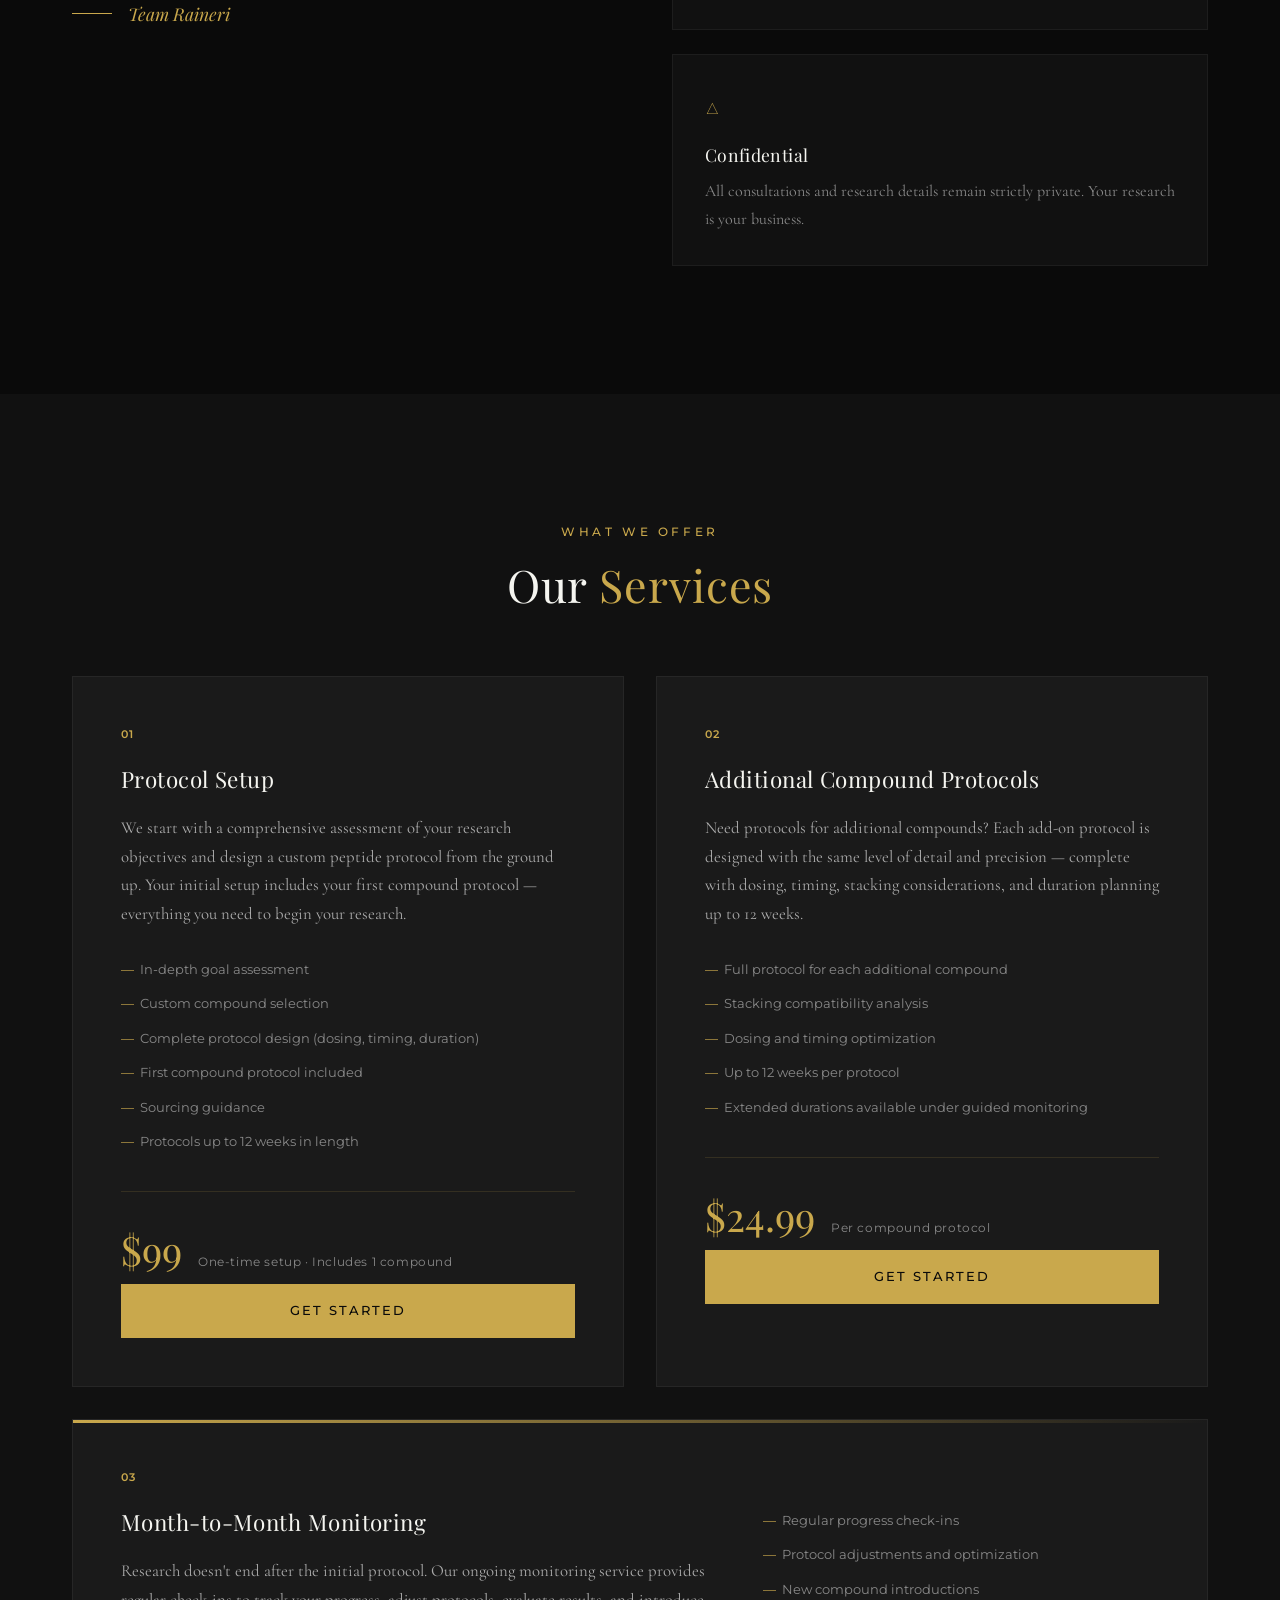
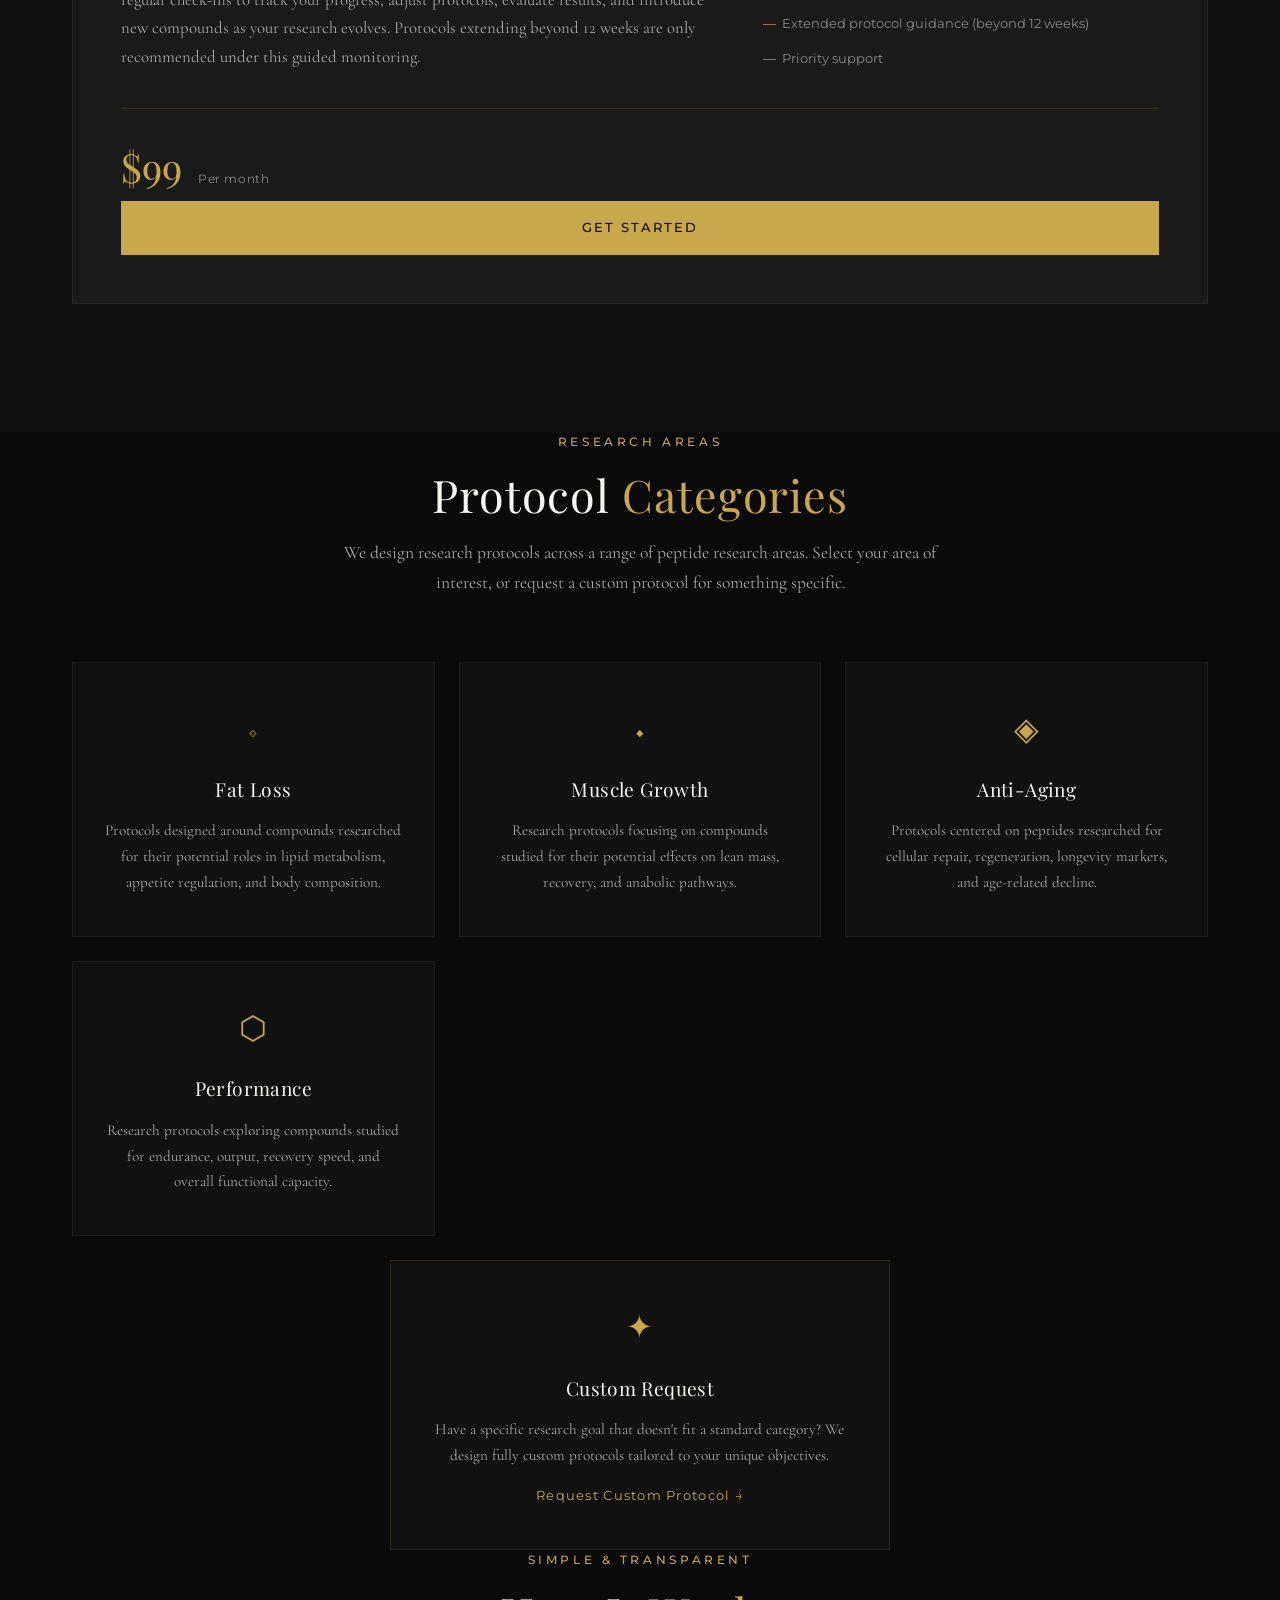
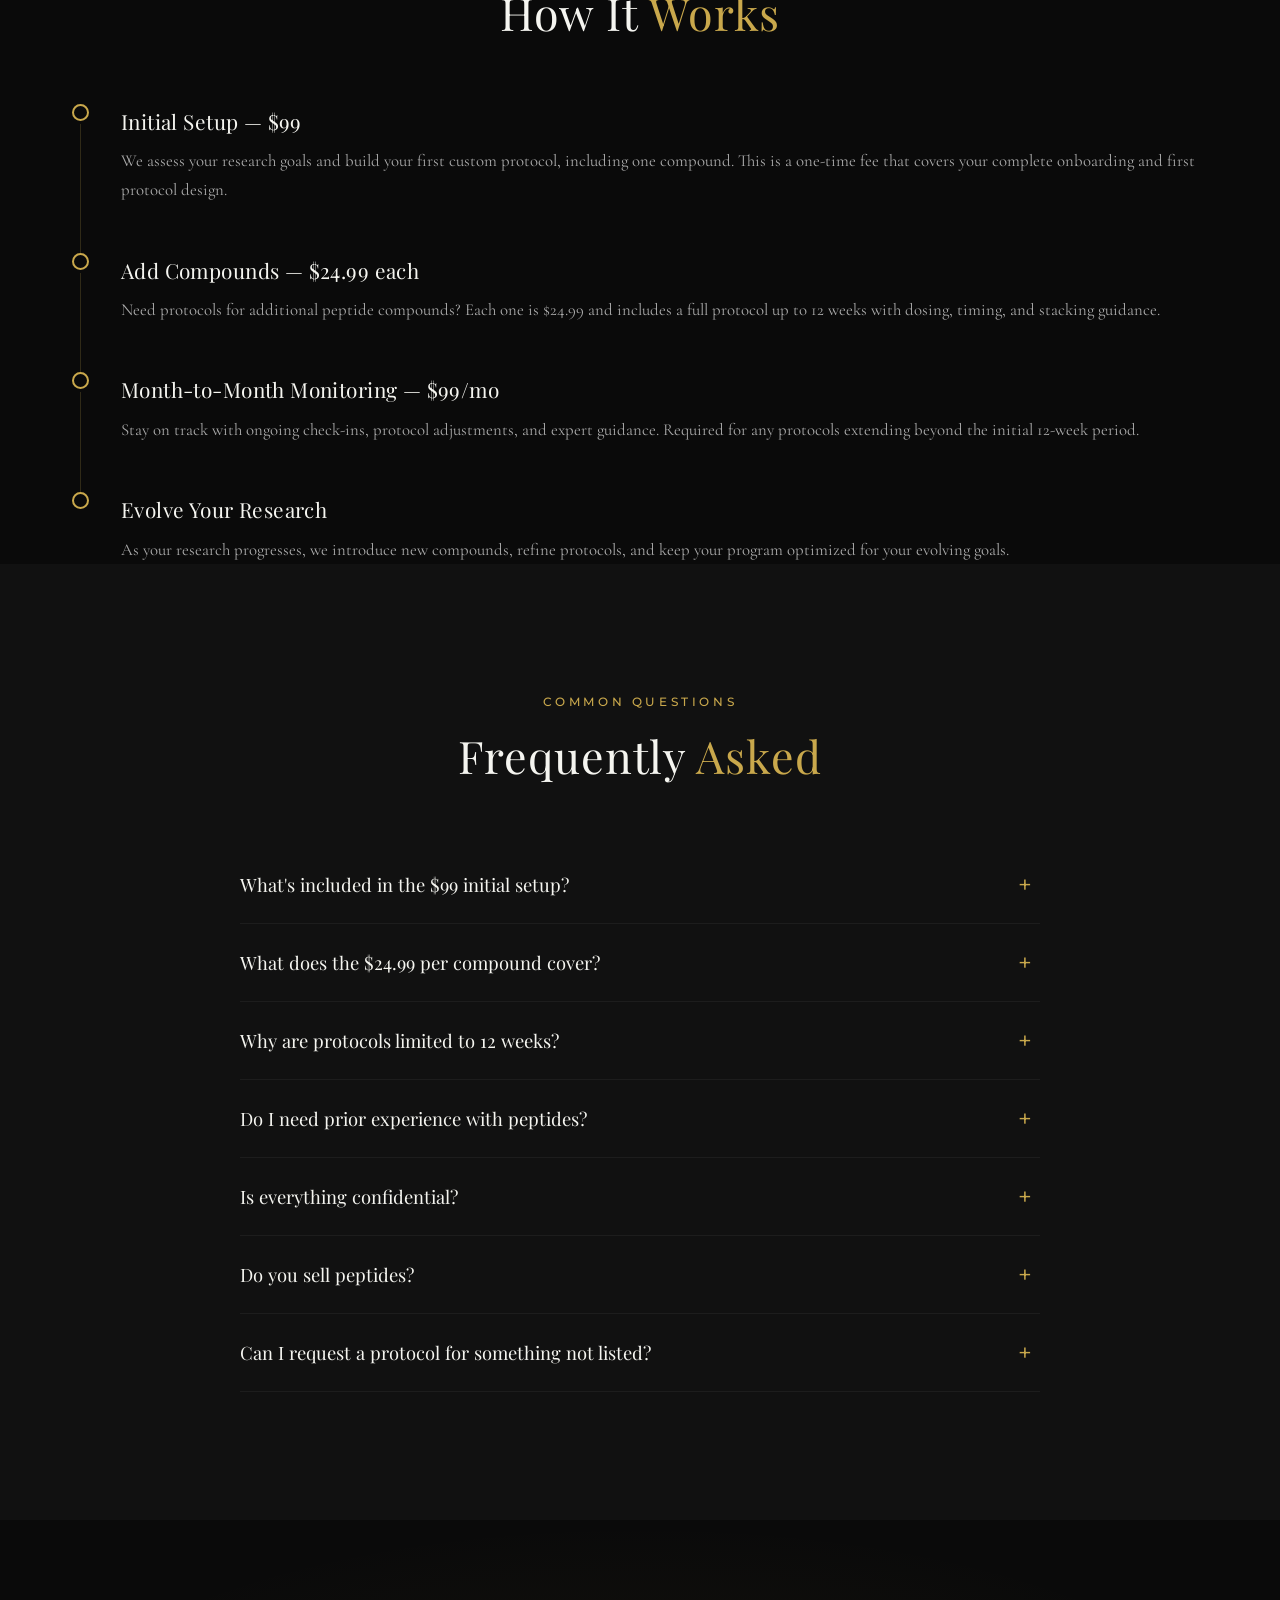
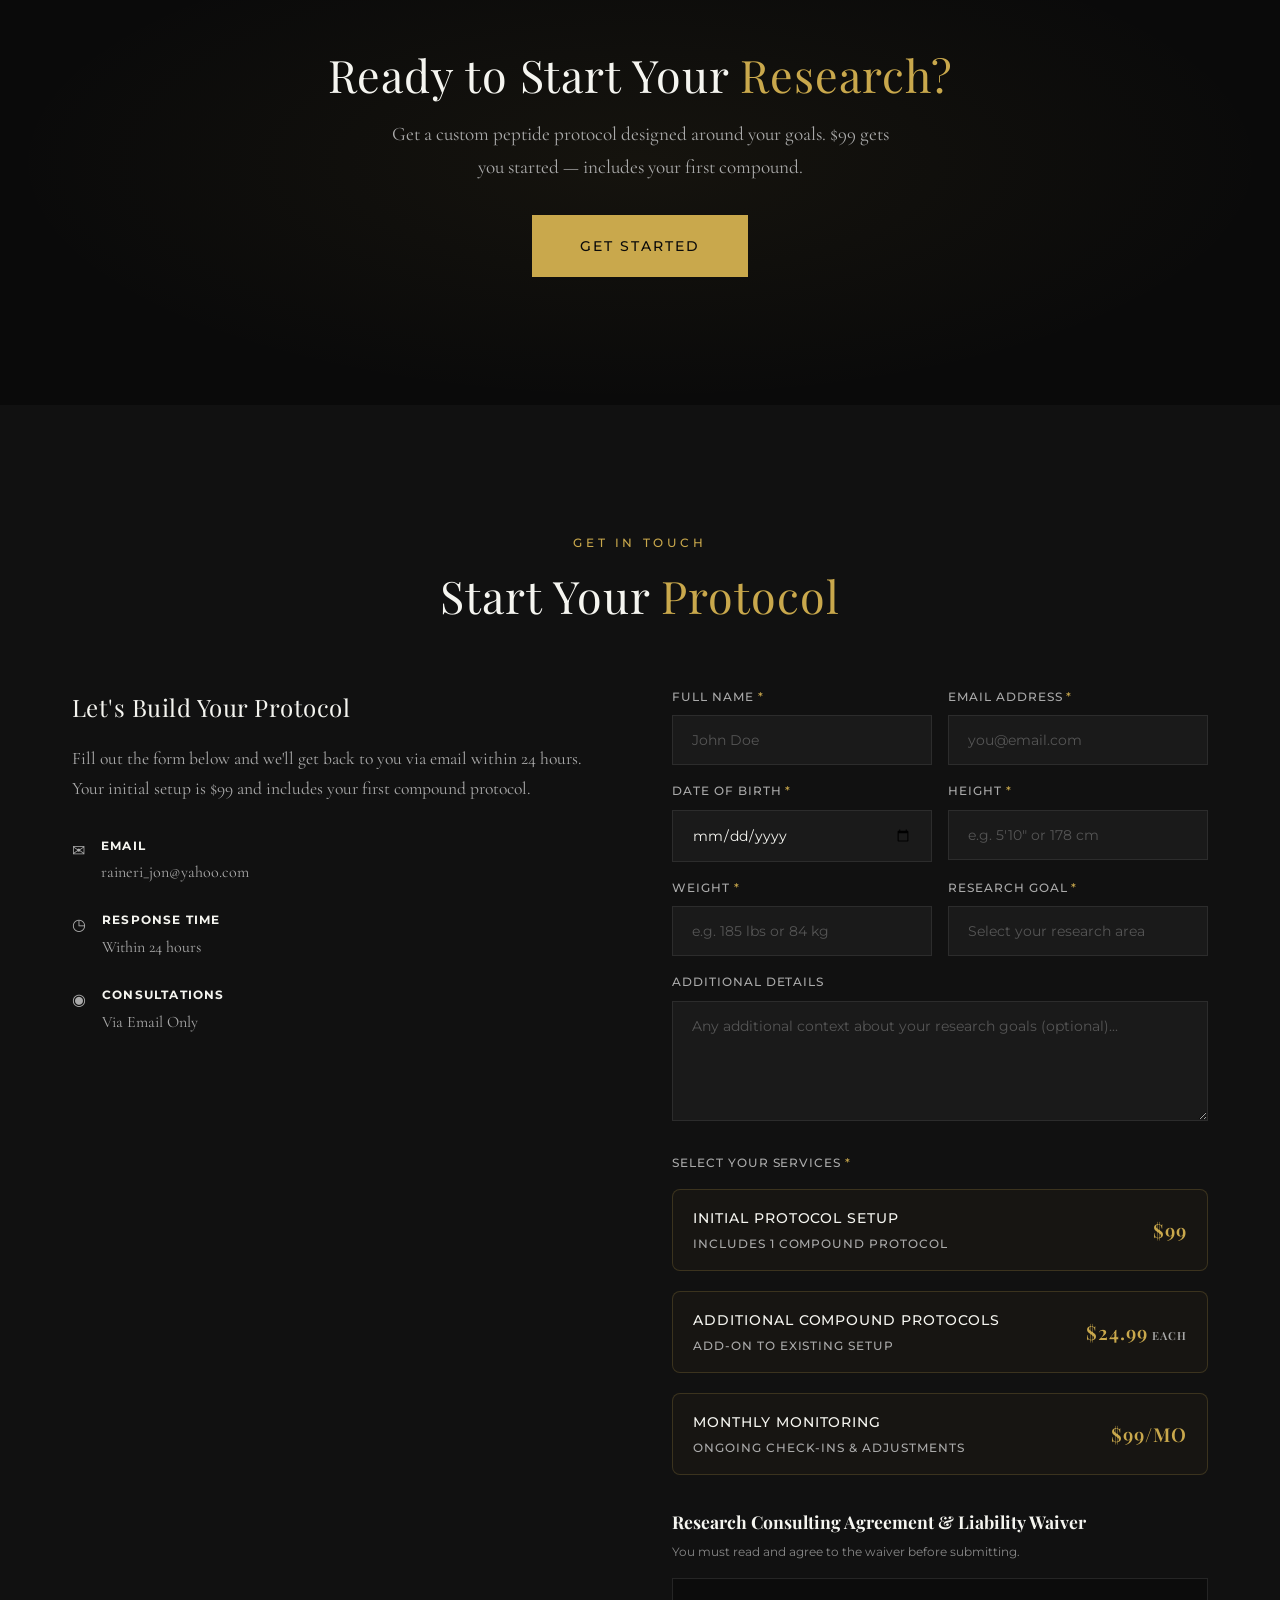
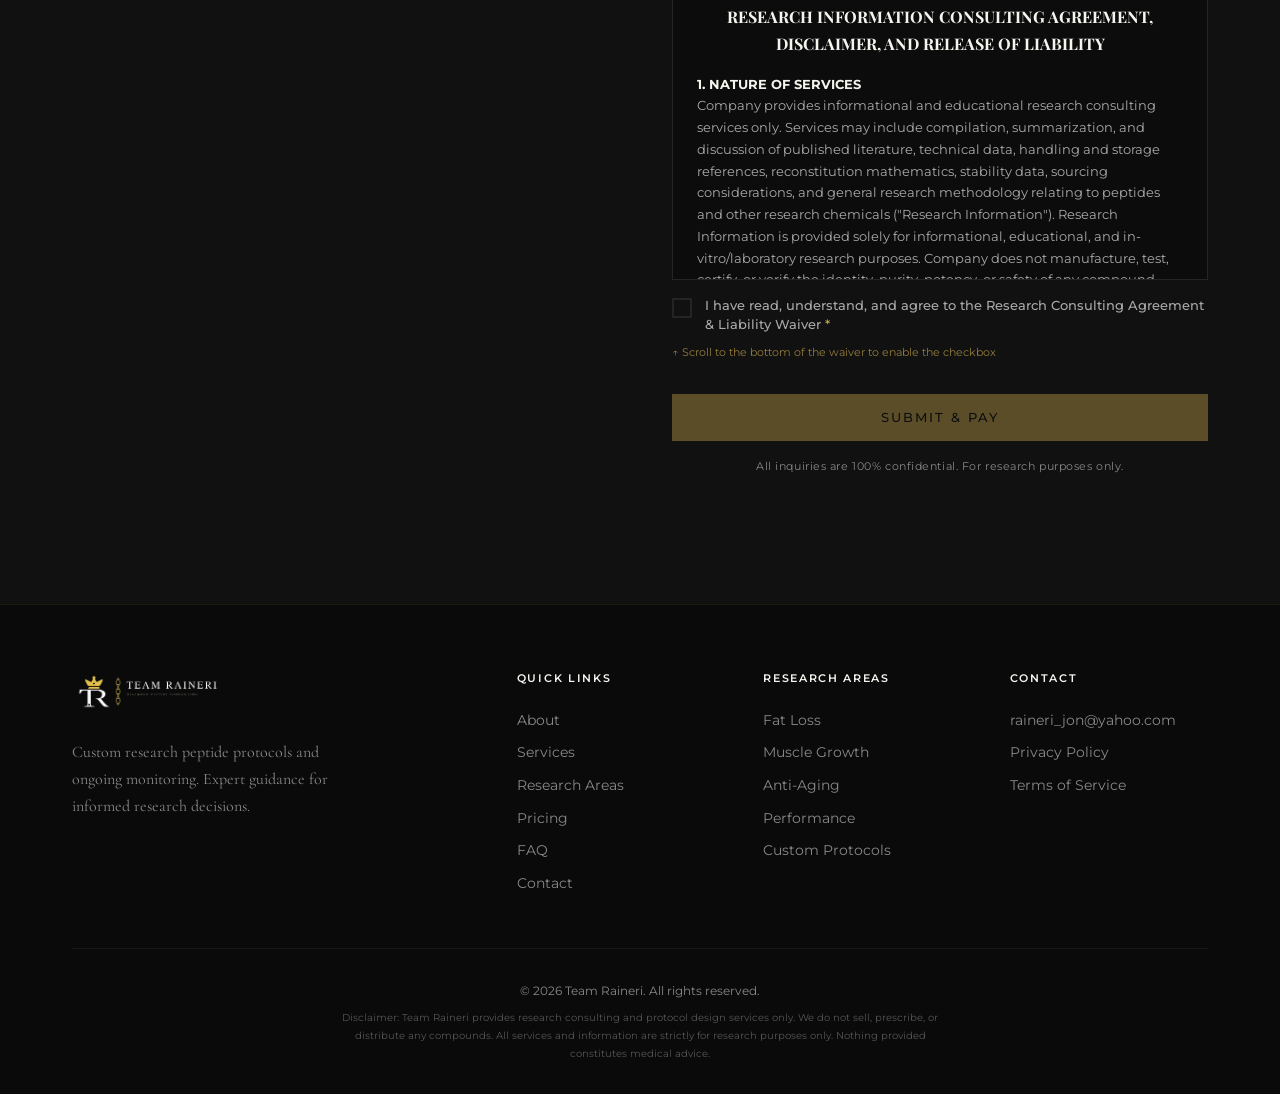
==== commit a039e0a9: "Multi-select services with addon quantity picker and running total" ====
--- a/index.html
+++ b/index.html
@@ -6,7 +6,7 @@
   <title>Team Raineri | Research Peptide Consulting</title>
   <link rel="preconnect" href="https://fonts.googleapis.com">
   <link href="https://fonts.googleapis.com/css2?family=Playfair+Display:wght@400;500;600;700&family=Cormorant+Garamond:wght@300;400;500;600&family=Montserrat:wght@300;400;500;600&display=swap" rel="stylesheet">
-  <link rel="stylesheet" href="style.css?v=3">
+  <link rel="stylesheet" href="style.css?v=4">
 </head>
 <body>
   <!-- Navigation -->
@@ -399,12 +399,12 @@
             <textarea id="f-details" name="details" rows="3" placeholder="Any additional context about your research goals (optional)..."></textarea>
           </div>
 
-          <!-- Service Selection & Pay -->
+          <!-- Service Selection -->
           <div class="form-group full service-select-section">
-            <label>Select Your Service <span class="req">*</span></label>
+            <label>Select Your Services <span class="req">*</span></label>
             <div class="service-options" id="serviceOptions">
               <label class="service-option">
-                <input type="radio" name="service" value="initial" required>
+                <input type="checkbox" name="service_initial" value="initial">
                 <div class="service-option-card">
                   <div class="service-option-info">
                     <strong>Initial Protocol Setup</strong>
@@ -414,17 +414,23 @@
                 </div>
               </label>
               <label class="service-option">
-                <input type="radio" name="service" value="addon">
+                <input type="checkbox" name="service_addon" value="addon" id="addonCheckbox">
                 <div class="service-option-card">
                   <div class="service-option-info">
-                    <strong>Additional Compound Protocol</strong>
+                    <strong>Additional Compound Protocols</strong>
                     <span>Add-on to existing setup</span>
                   </div>
-                  <div class="service-option-price">$24.99</div>
+                  <div class="service-option-qty" id="addonQtyWrap" style="display:none;">
+                    <button type="button" class="qty-btn" id="addonMinus">−</button>
+                    <span class="qty-value" id="addonQty">1</span>
+                    <button type="button" class="qty-btn" id="addonPlus">+</button>
+                    <span class="qty-label">× $24.99</span>
+                  </div>
+                  <div class="service-option-price">$24.99<span class="price-each"> each</span></div>
                 </div>
               </label>
               <label class="service-option">
-                <input type="radio" name="service" value="monitoring">
+                <input type="checkbox" name="service_monitoring" value="monitoring">
                 <div class="service-option-card">
                   <div class="service-option-info">
                     <strong>Monthly Monitoring</strong>
@@ -434,6 +440,10 @@
                 </div>
               </label>
             </div>
+            <div class="service-total" id="serviceTotal" style="display:none;">
+              <span>Total: </span><strong id="totalAmount">$0</strong>
+              <span class="total-note" id="totalNote"></span>
+            </div>
           </div>
 
           <!-- Waiver Section -->
@@ -539,6 +549,6 @@
     </div>
   </footer>
 
-  <script src="script.js?v=3"></script>
+  <script src="script.js?v=4"></script>
 </body>
 </html>
--- a/style.css
+++ b/style.css
@@ -1215,6 +1215,7 @@
   cursor: pointer;
 }
 
+.service-option input[type="checkbox"],
 .service-option input[type="radio"] {
   display: none;
 }
@@ -1235,10 +1236,86 @@
   background: rgba(201, 168, 76, 0.06);
 }
 
+.service-option input[type="checkbox"]:checked + .service-option-card,
 .service-option input[type="radio"]:checked + .service-option-card {
   border-color: var(--gold);
   background: rgba(201, 168, 76, 0.1);
   box-shadow: 0 0 0 1px var(--gold);
+}
+
+/* Quantity selector */
+.service-option-qty {
+  display: flex;
+  align-items: center;
+  gap: 0.5rem;
+  margin-left: auto;
+  margin-right: 1rem;
+}
+
+.qty-btn {
+  width: 28px;
+  height: 28px;
+  border: 1px solid rgba(201, 168, 76, 0.4);
+  border-radius: 4px;
+  background: transparent;
+  color: var(--gold);
+  font-size: 1rem;
+  cursor: pointer;
+  display: flex;
+  align-items: center;
+  justify-content: center;
+  transition: all 0.2s ease;
+}
+
+.qty-btn:hover {
+  background: rgba(201, 168, 76, 0.15);
+  border-color: var(--gold);
+}
+
+.qty-value {
+  font-family: var(--font-sans);
+  font-size: 0.95rem;
+  color: var(--white);
+  min-width: 20px;
+  text-align: center;
+}
+
+.qty-label {
+  font-family: var(--font-sans);
+  font-size: 0.75rem;
+  color: var(--gray-light);
+  white-space: nowrap;
+}
+
+.price-each {
+  font-size: 0.7rem;
+  color: var(--gray-light);
+}
+
+/* Service total */
+.service-total {
+  margin-top: 1rem;
+  padding: 0.75rem 1.25rem;
+  border: 1px solid rgba(201, 168, 76, 0.3);
+  border-radius: 8px;
+  background: rgba(201, 168, 76, 0.05);
+  font-family: var(--font-sans);
+  font-size: 1rem;
+  color: var(--white);
+  display: flex;
+  align-items: center;
+  gap: 0.5rem;
+}
+
+.service-total strong {
+  color: var(--gold);
+  font-size: 1.2rem;
+}
+
+.total-note {
+  font-size: 0.75rem;
+  color: var(--gray-light);
+  margin-left: auto;
 }
 
 .service-option-info {
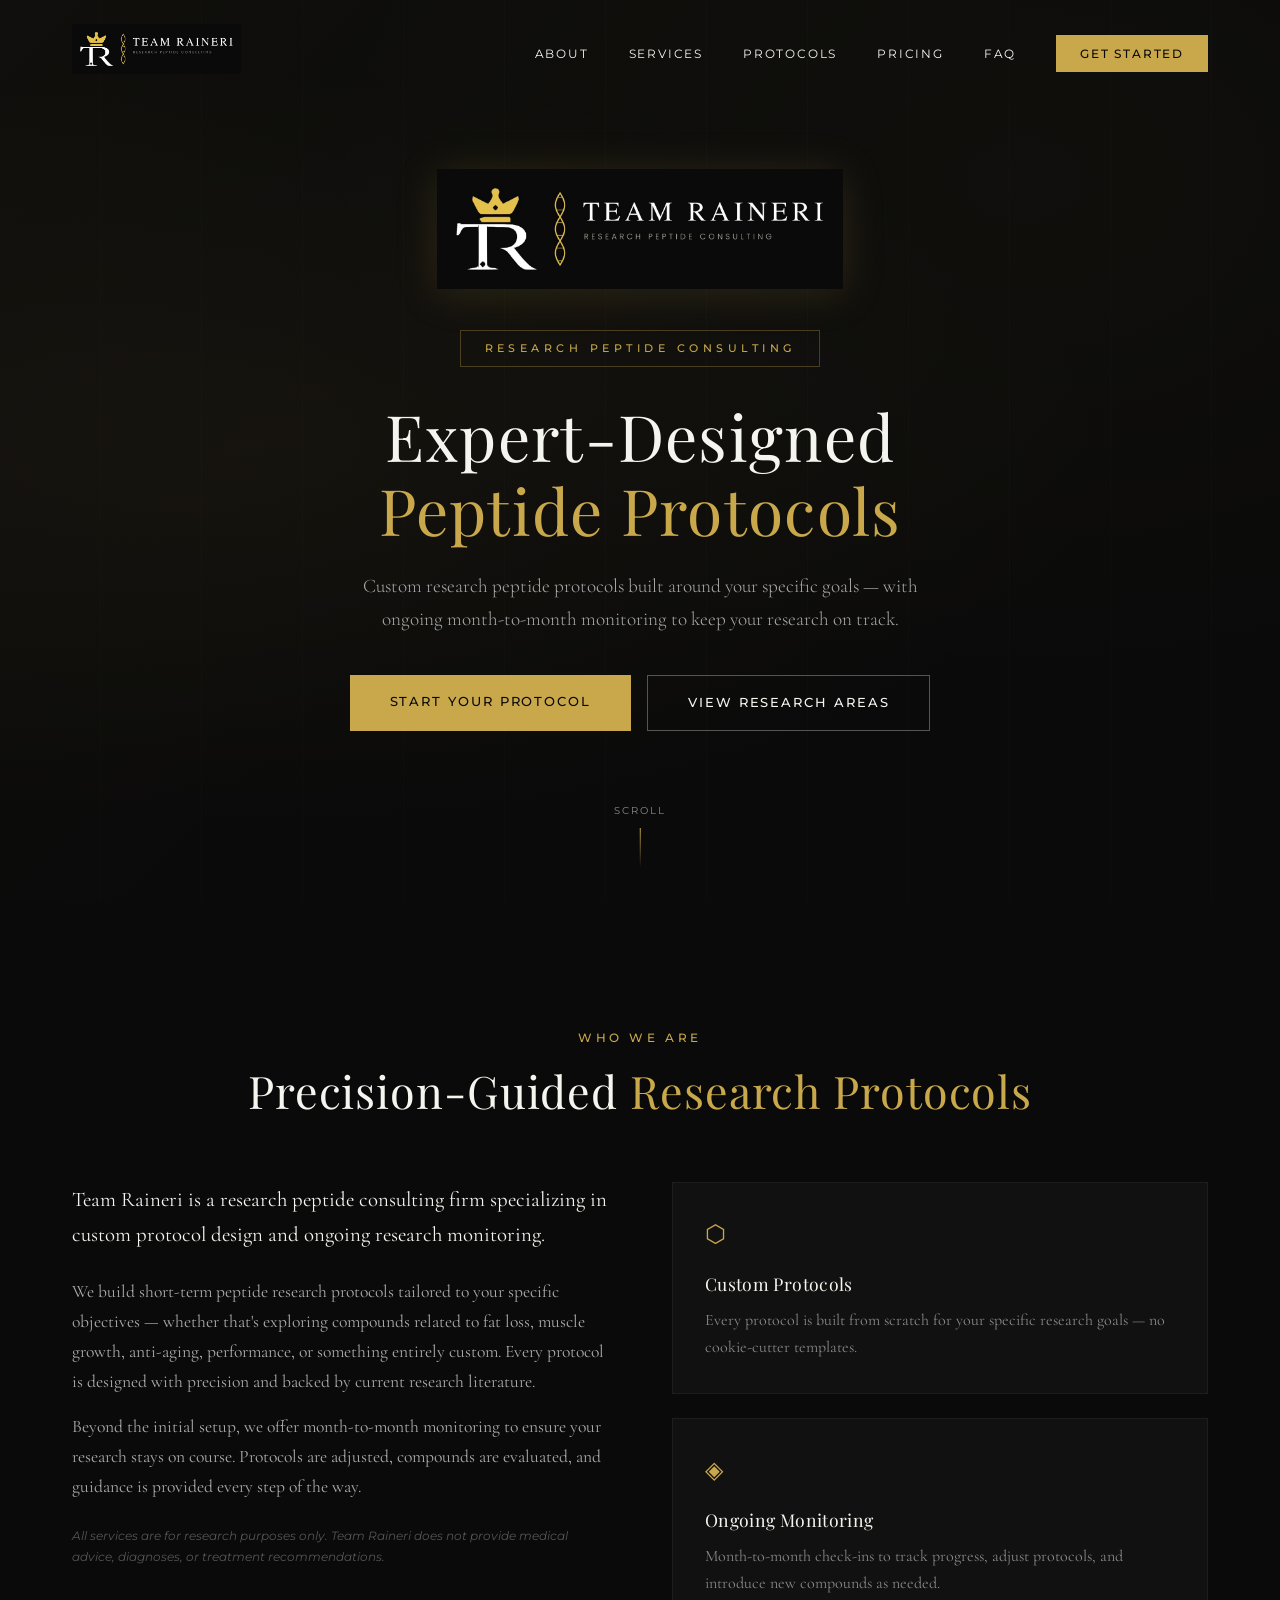
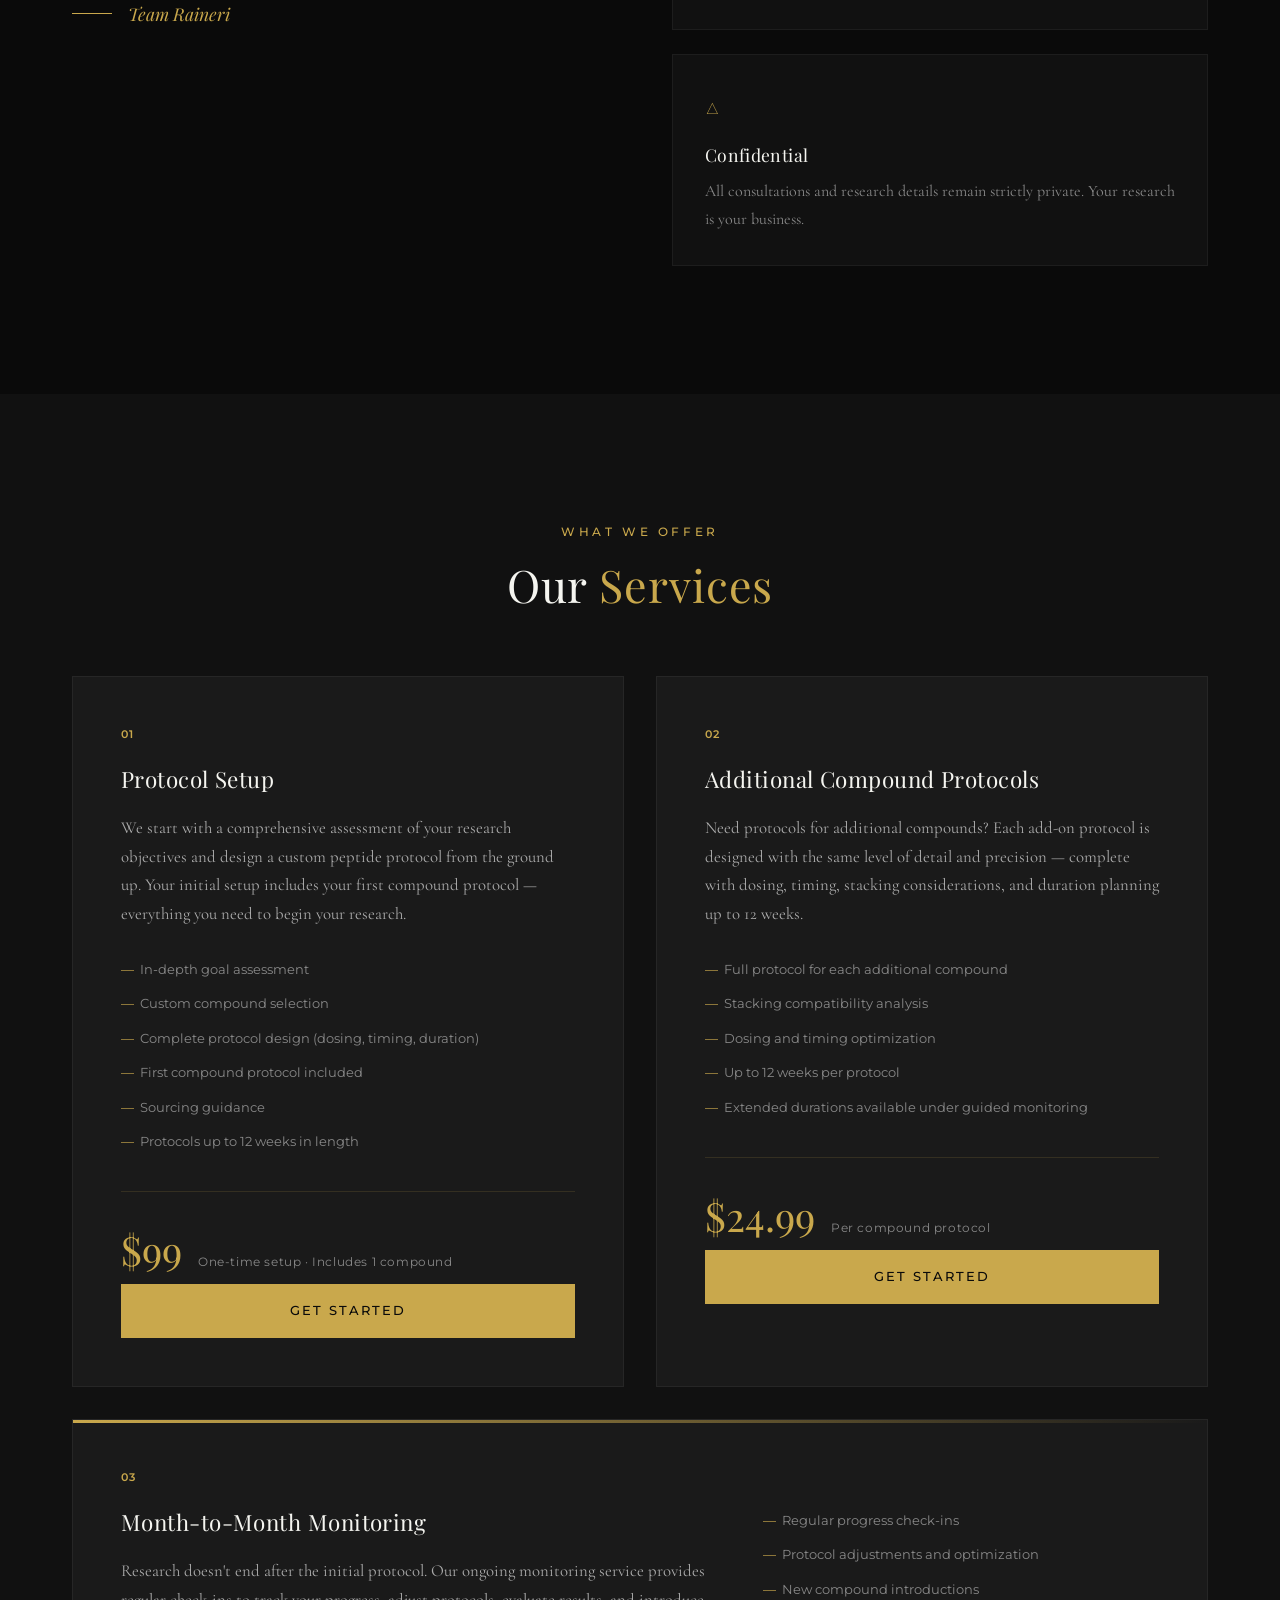
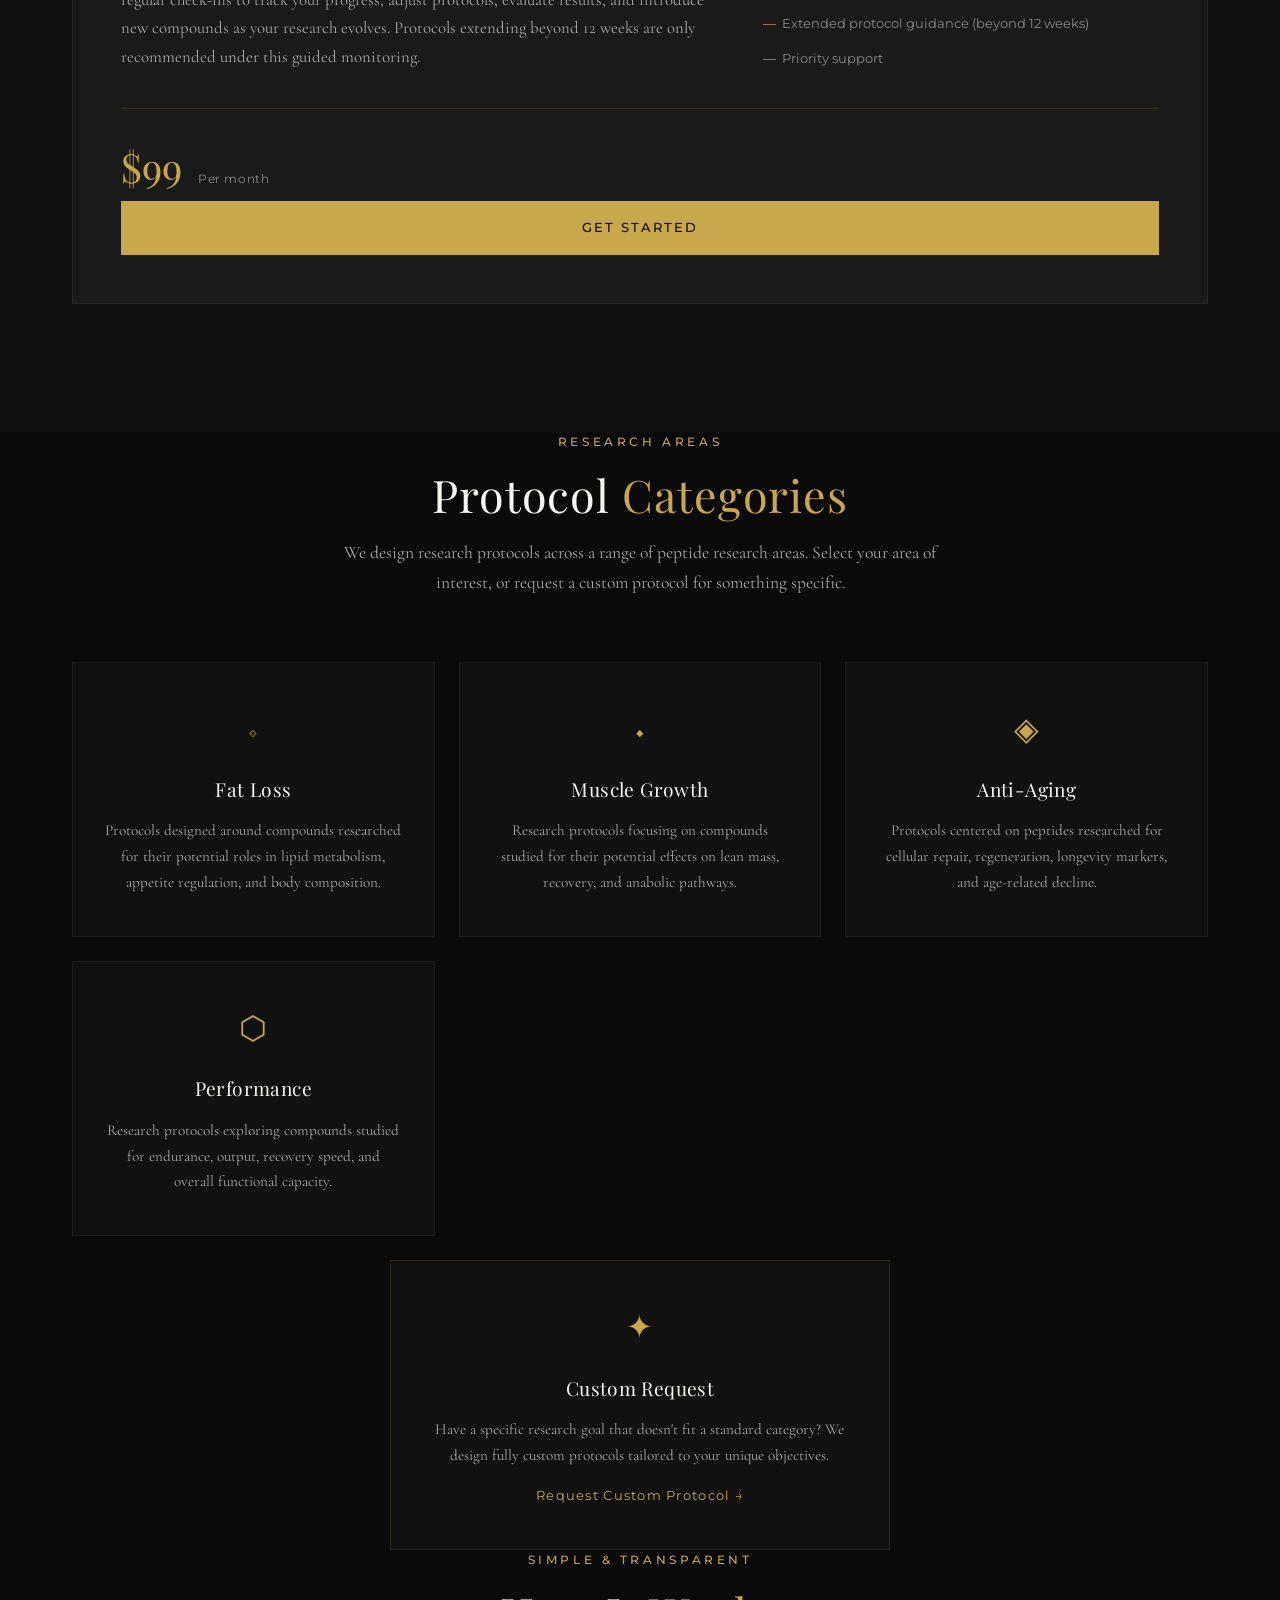
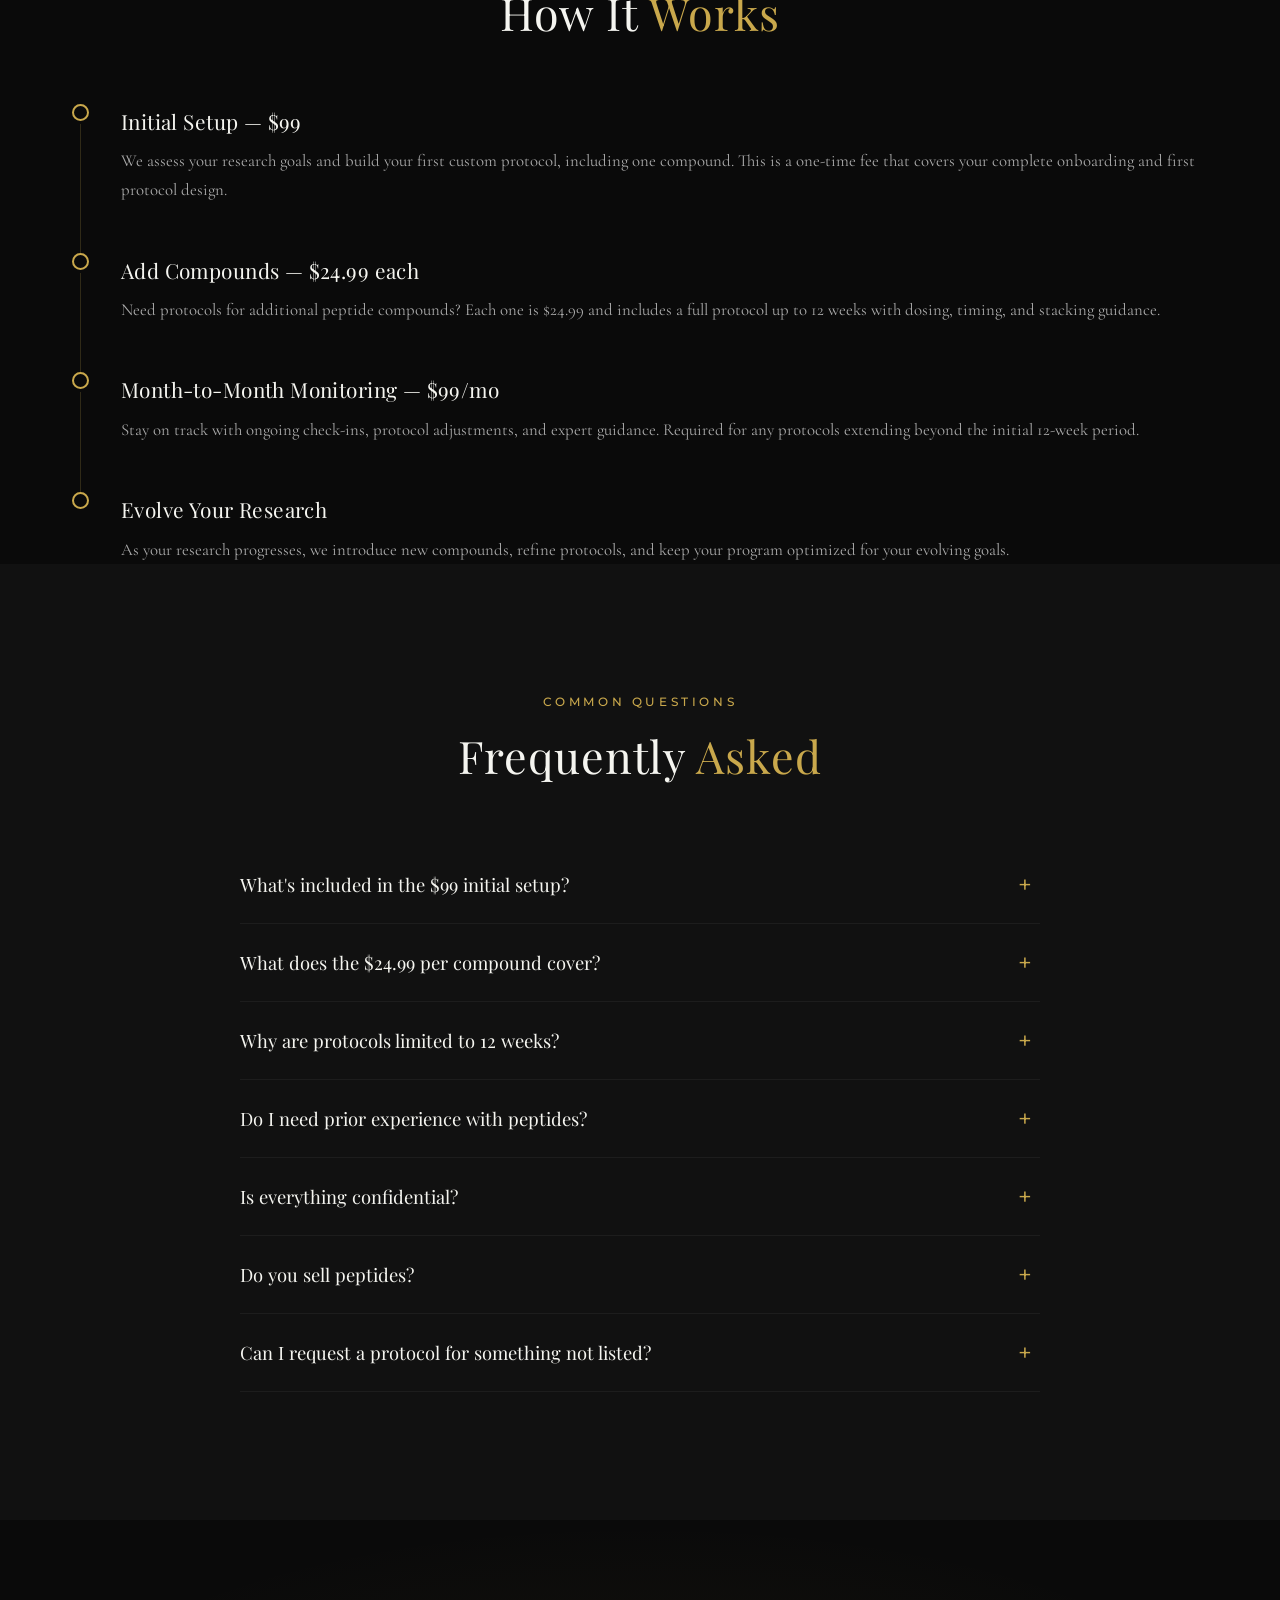
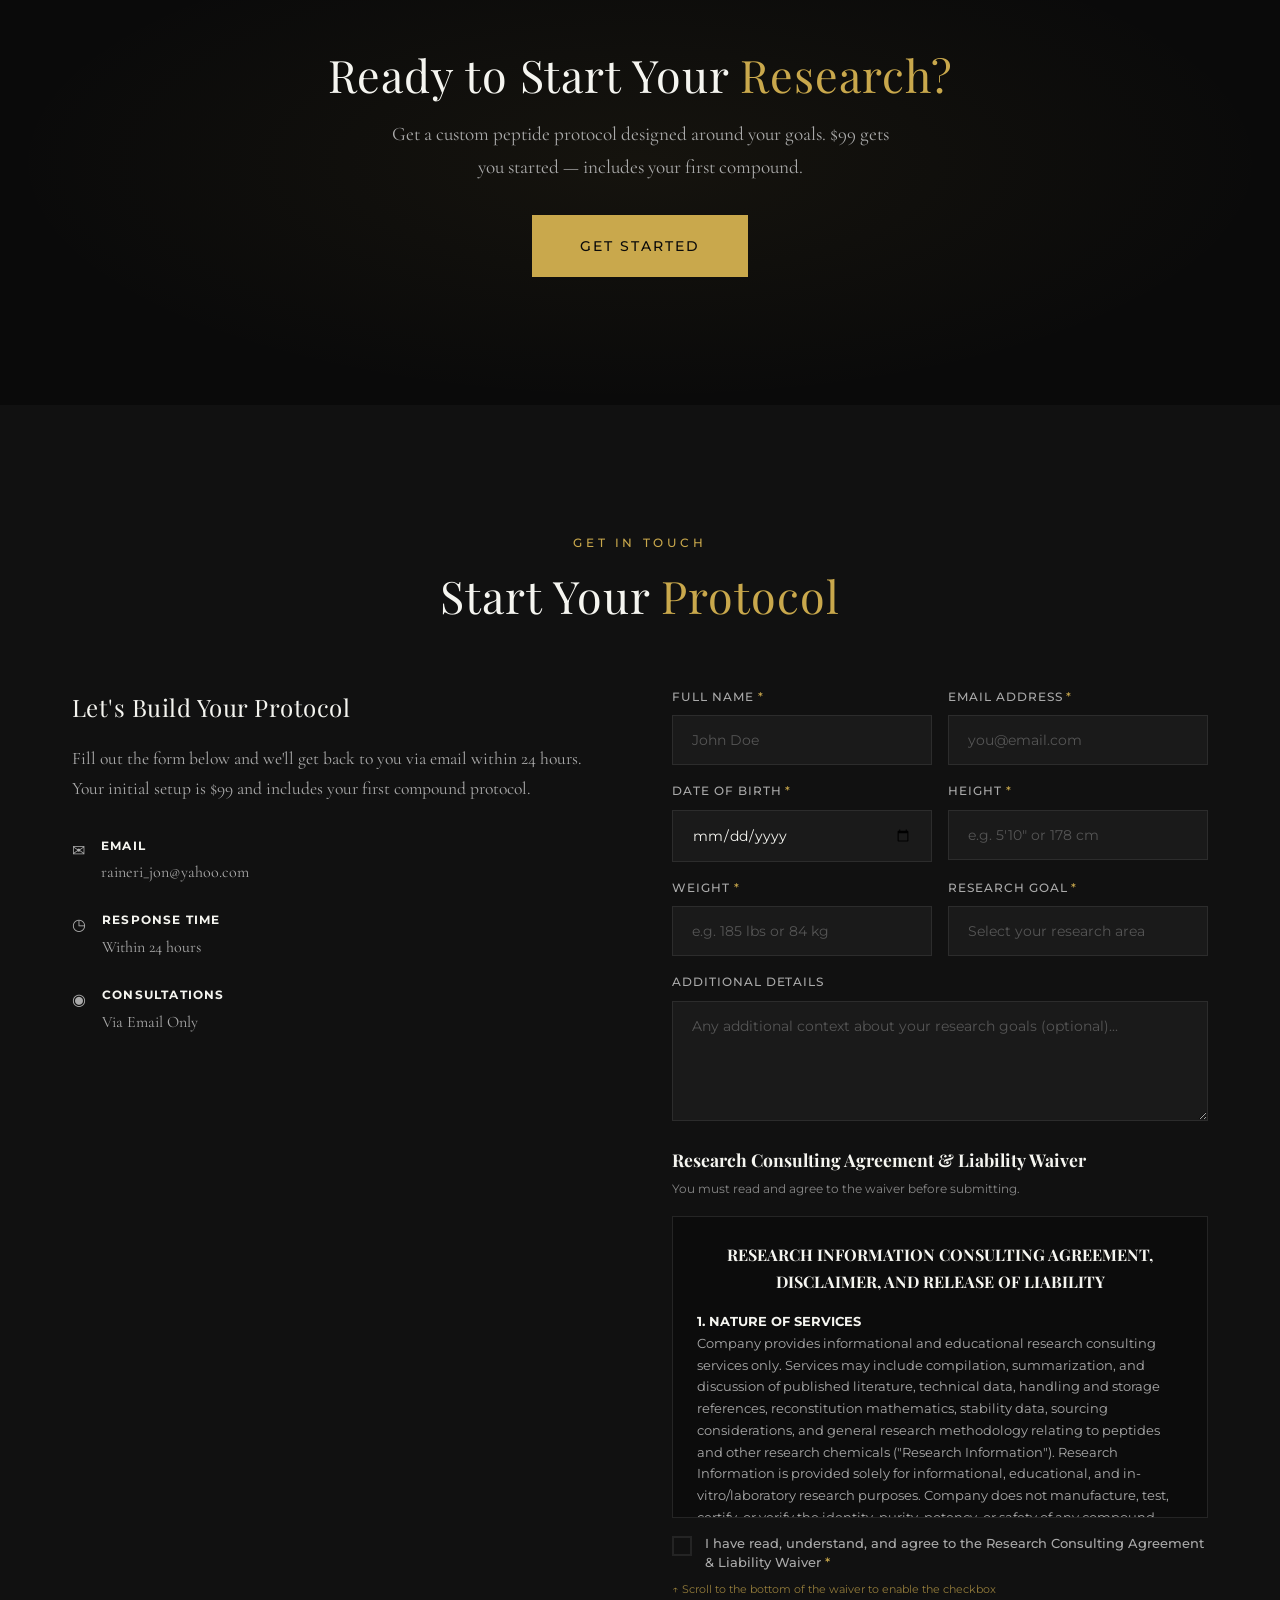
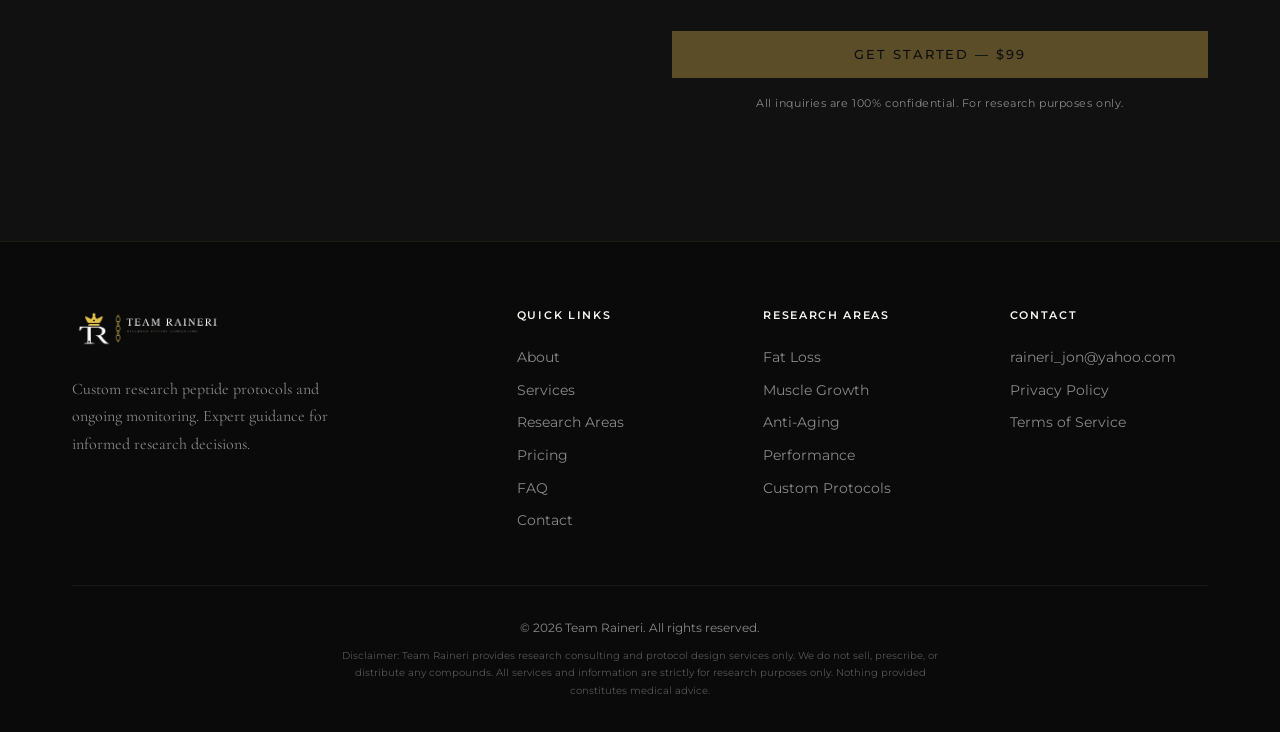
==== commit 021fd53a: "Simplify: single Get Started  button, no service selection" ====
--- a/index.html
+++ b/index.html
@@ -6,7 +6,7 @@
   <title>Team Raineri | Research Peptide Consulting</title>
   <link rel="preconnect" href="https://fonts.googleapis.com">
   <link href="https://fonts.googleapis.com/css2?family=Playfair+Display:wght@400;500;600;700&family=Cormorant+Garamond:wght@300;400;500;600&family=Montserrat:wght@300;400;500;600&display=swap" rel="stylesheet">
-  <link rel="stylesheet" href="style.css?v=4">
+  <link rel="stylesheet" href="style.css?v=7">
 </head>
 <body>
   <!-- Navigation -->
@@ -361,8 +361,8 @@
             </div>
           </div>
         </div>
-        <form class="contact-form intake-form" id="contactForm" action="https://formspree.io/f/mojggryy" method="POST">
-          <input type="hidden" name="_subject" value="New TR Research Protocol Request">
+        <form class="contact-form intake-form" id="contactForm">
+          <!-- Form data saved to localStorage, submitted to Formspree only after Stripe payment succeeds -->
           <div class="form-group">
             <label for="f-name">Full Name <span class="req">*</span></label>
             <input type="text" id="f-name" name="name" placeholder="John Doe" required>
@@ -399,52 +399,7 @@
             <textarea id="f-details" name="details" rows="3" placeholder="Any additional context about your research goals (optional)..."></textarea>
           </div>
 
-          <!-- Service Selection -->
-          <div class="form-group full service-select-section">
-            <label>Select Your Services <span class="req">*</span></label>
-            <div class="service-options" id="serviceOptions">
-              <label class="service-option">
-                <input type="checkbox" name="service_initial" value="initial">
-                <div class="service-option-card">
-                  <div class="service-option-info">
-                    <strong>Initial Protocol Setup</strong>
-                    <span>Includes 1 compound protocol</span>
-                  </div>
-                  <div class="service-option-price">$99</div>
-                </div>
-              </label>
-              <label class="service-option">
-                <input type="checkbox" name="service_addon" value="addon" id="addonCheckbox">
-                <div class="service-option-card">
-                  <div class="service-option-info">
-                    <strong>Additional Compound Protocols</strong>
-                    <span>Add-on to existing setup</span>
-                  </div>
-                  <div class="service-option-qty" id="addonQtyWrap" style="display:none;">
-                    <button type="button" class="qty-btn" id="addonMinus">−</button>
-                    <span class="qty-value" id="addonQty">1</span>
-                    <button type="button" class="qty-btn" id="addonPlus">+</button>
-                    <span class="qty-label">× $24.99</span>
-                  </div>
-                  <div class="service-option-price">$24.99<span class="price-each"> each</span></div>
-                </div>
-              </label>
-              <label class="service-option">
-                <input type="checkbox" name="service_monitoring" value="monitoring">
-                <div class="service-option-card">
-                  <div class="service-option-info">
-                    <strong>Monthly Monitoring</strong>
-                    <span>Ongoing check-ins & adjustments</span>
-                  </div>
-                  <div class="service-option-price">$99/mo</div>
-                </div>
-              </label>
-            </div>
-            <div class="service-total" id="serviceTotal" style="display:none;">
-              <span>Total: </span><strong id="totalAmount">$0</strong>
-              <span class="total-note" id="totalNote"></span>
-            </div>
-          </div>
+
 
           <!-- Waiver Section -->
           <div class="form-group full waiver-section">
@@ -503,7 +458,7 @@
             <p class="waiver-hint" id="waiverHint">↑ Scroll to the bottom of the waiver to enable the checkbox</p>
           </div>
 
-          <button type="submit" class="btn btn-gold btn-full" id="submitBtn" disabled>Submit & Pay</button>
+          <button type="submit" class="btn btn-gold btn-full" id="submitBtn" disabled>Get Started — $99</button>
           <p class="form-note">All inquiries are 100% confidential. For research purposes only.</p>
         </form>
       </div>
@@ -549,6 +504,6 @@
     </div>
   </footer>
 
-  <script src="script.js?v=4"></script>
+  <script src="script.js?v=7"></script>
 </body>
 </html>
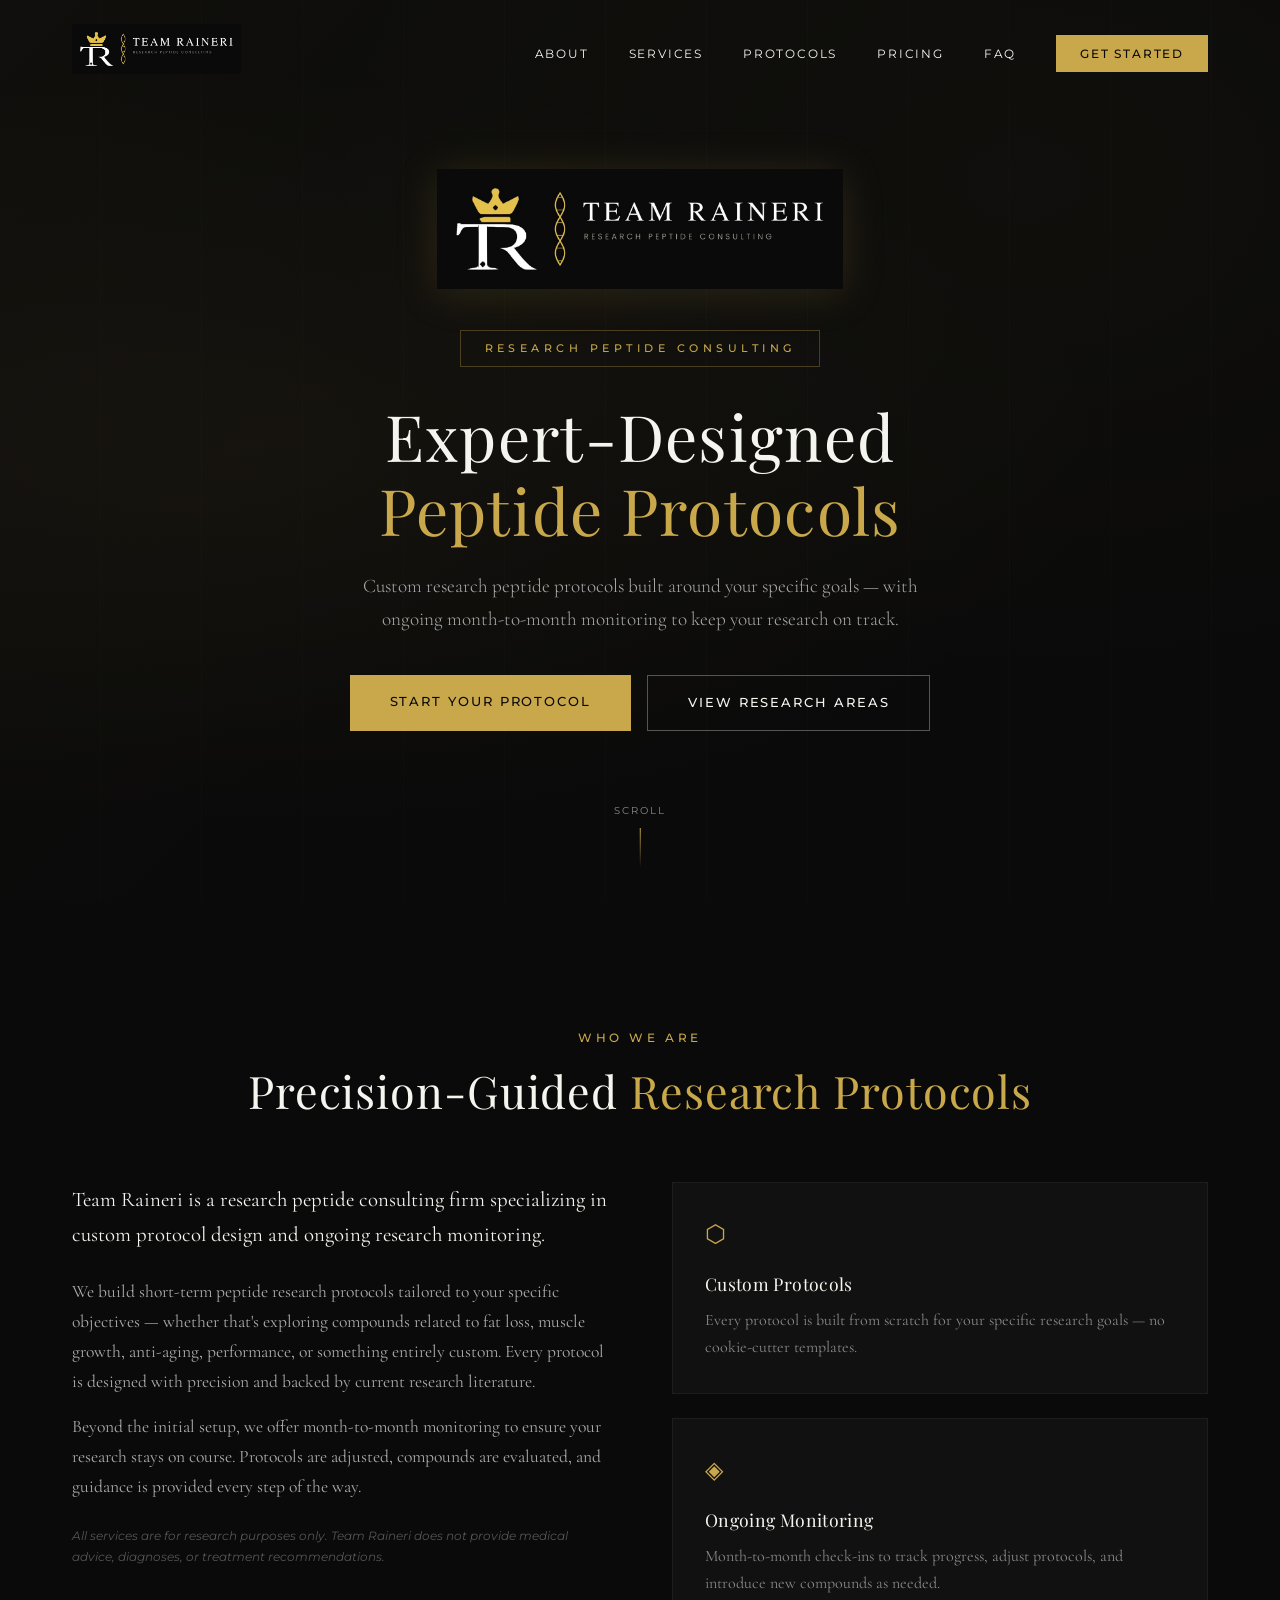
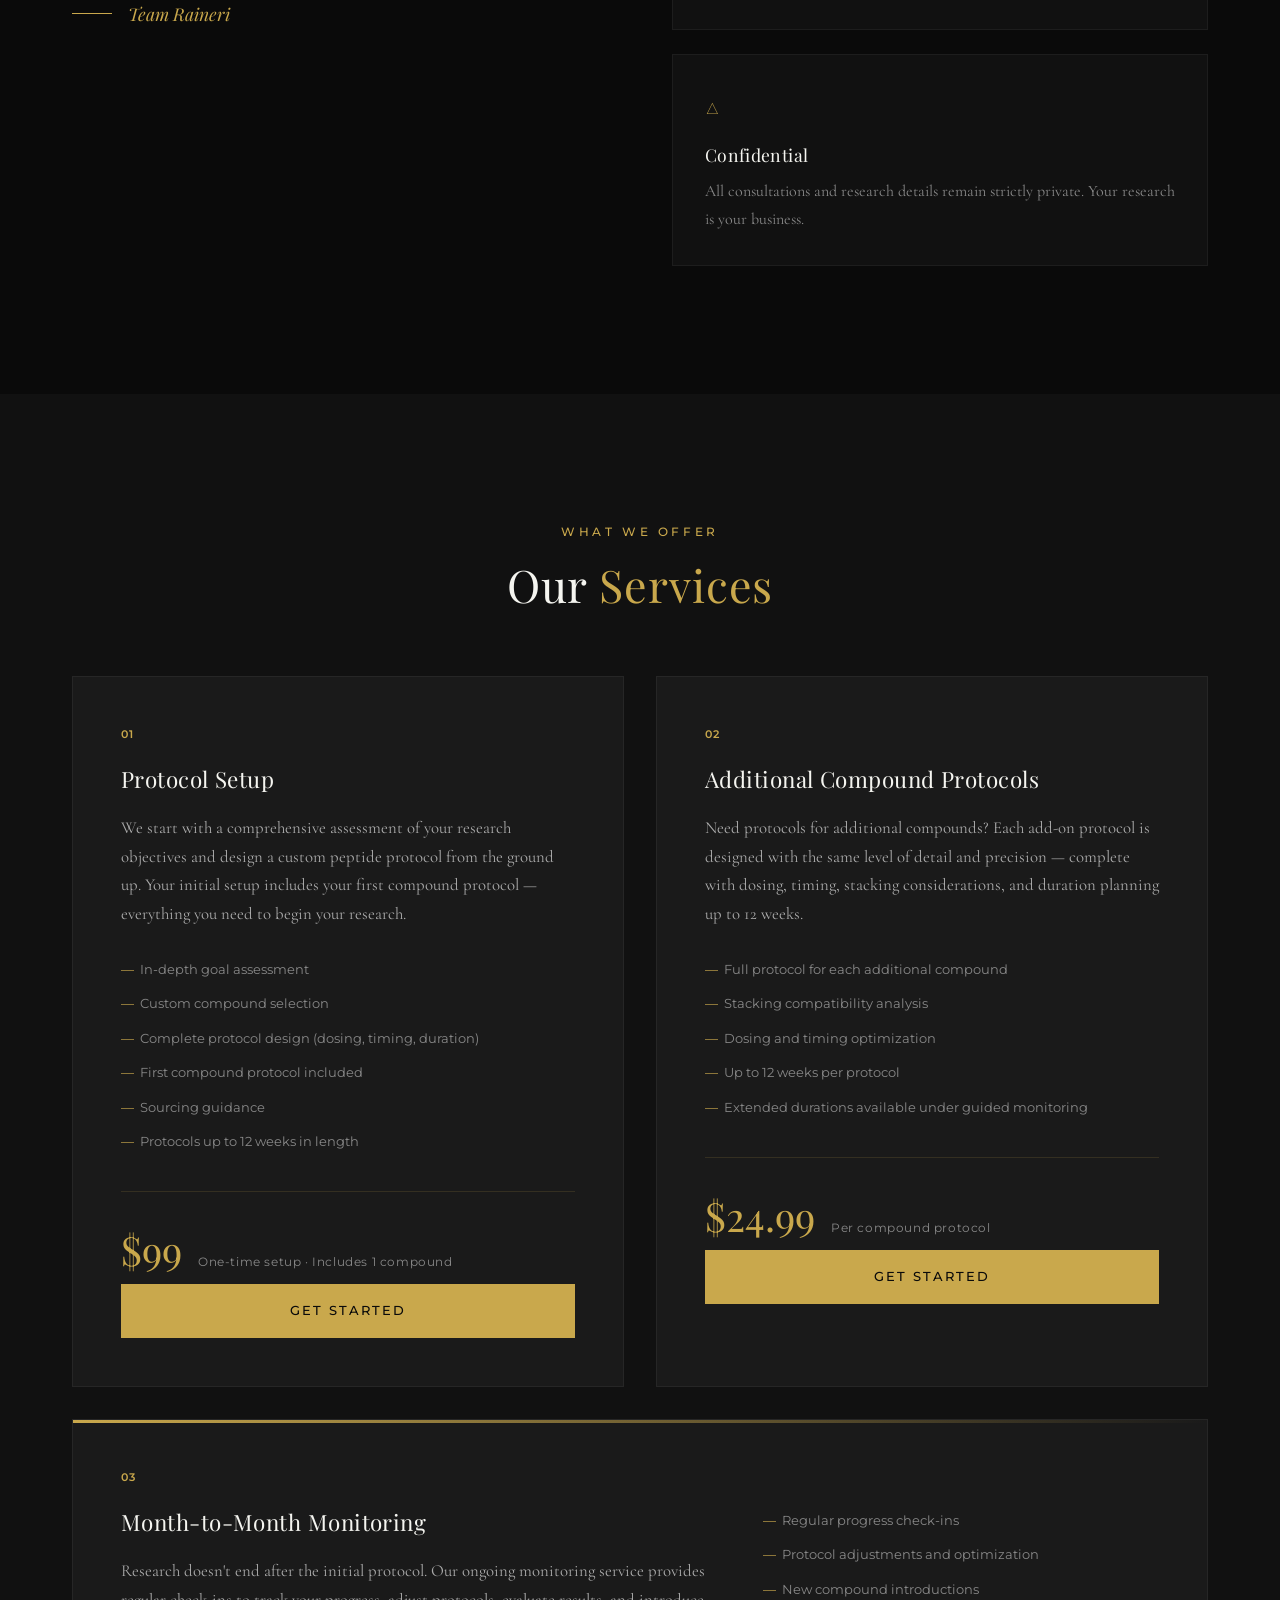
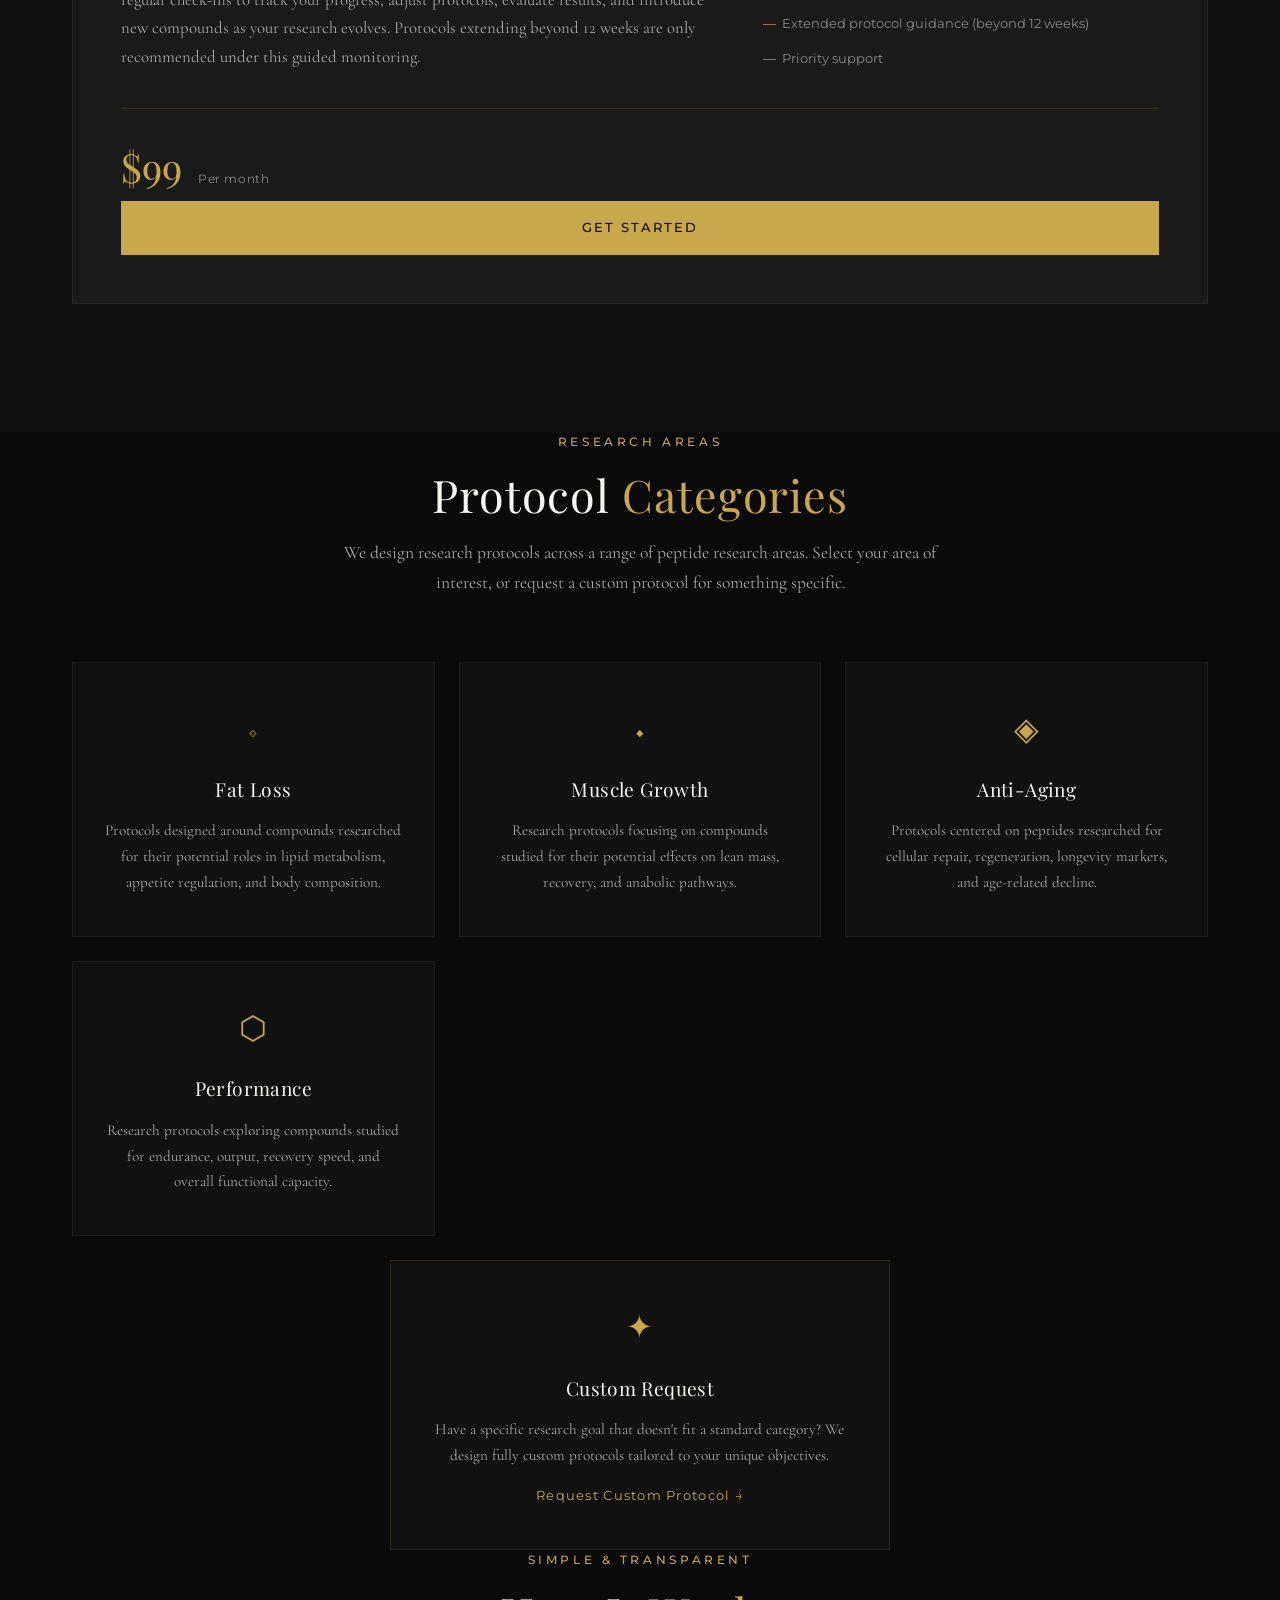
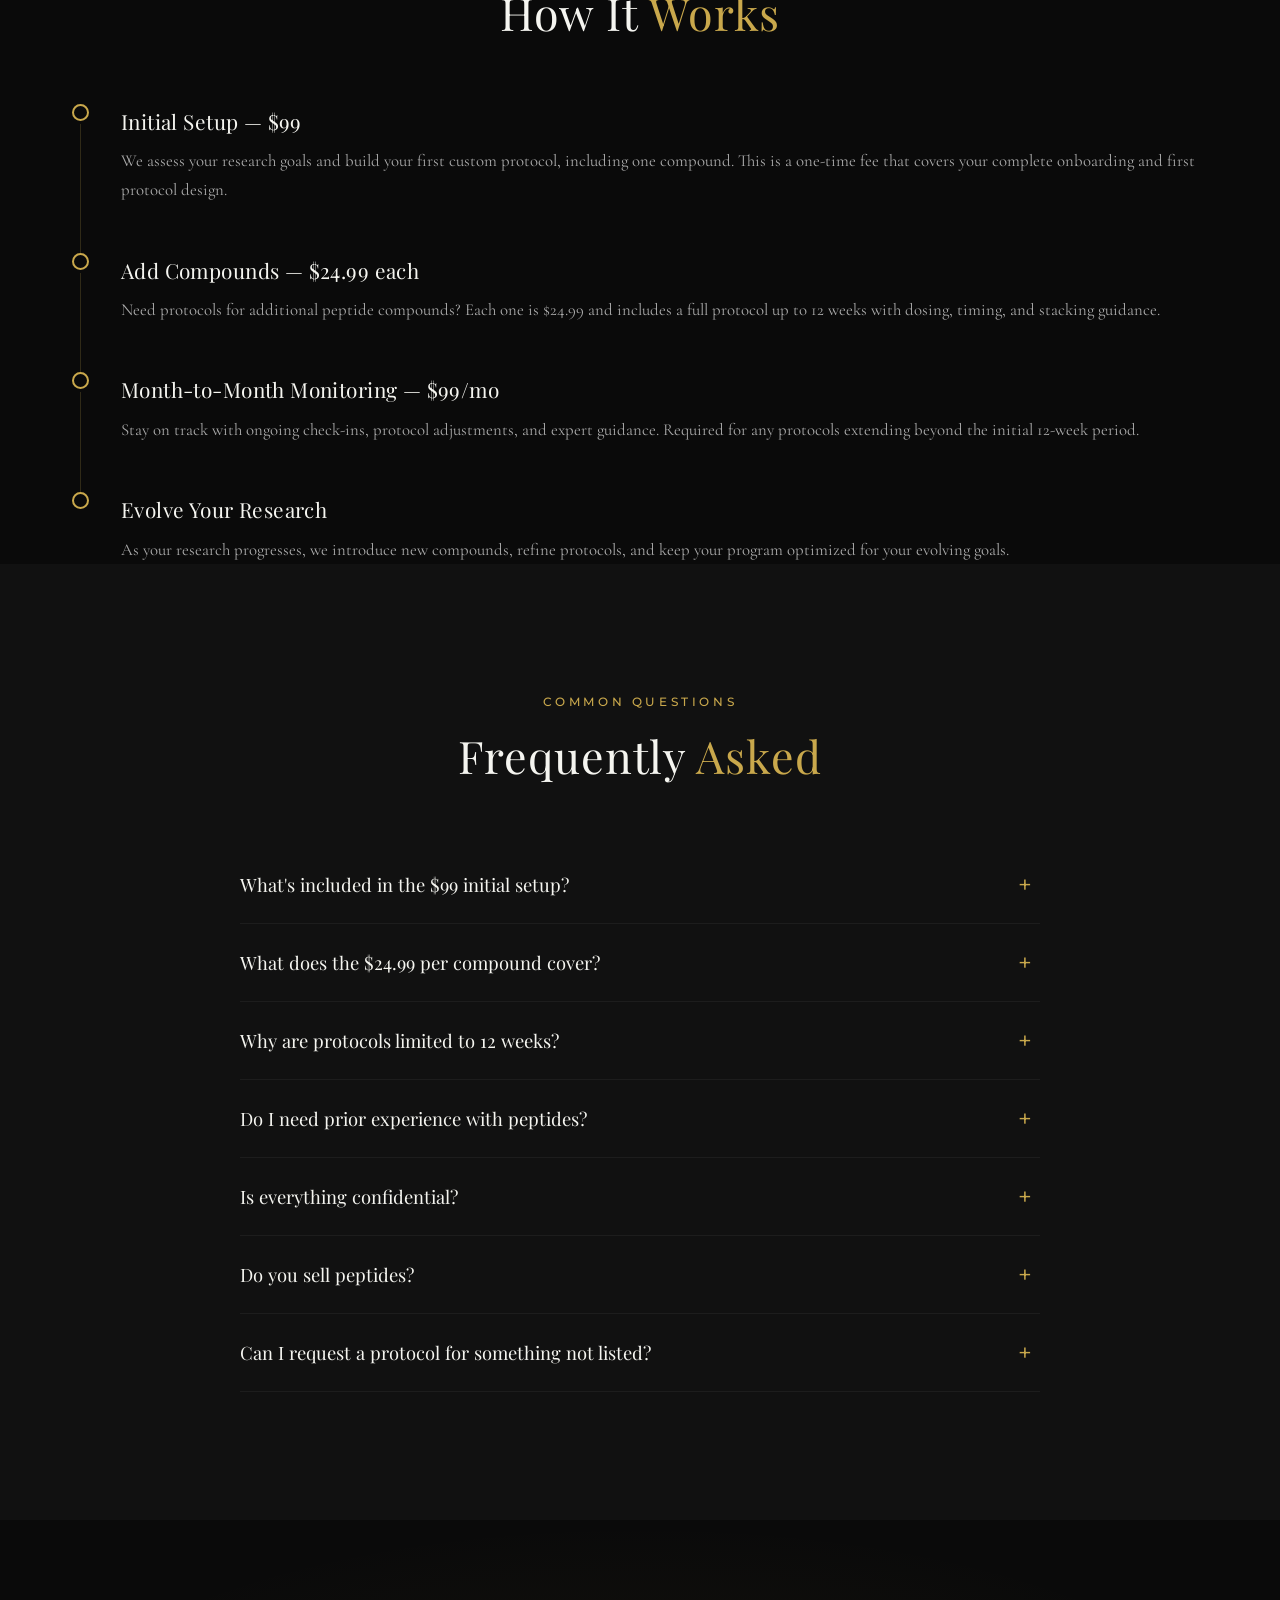
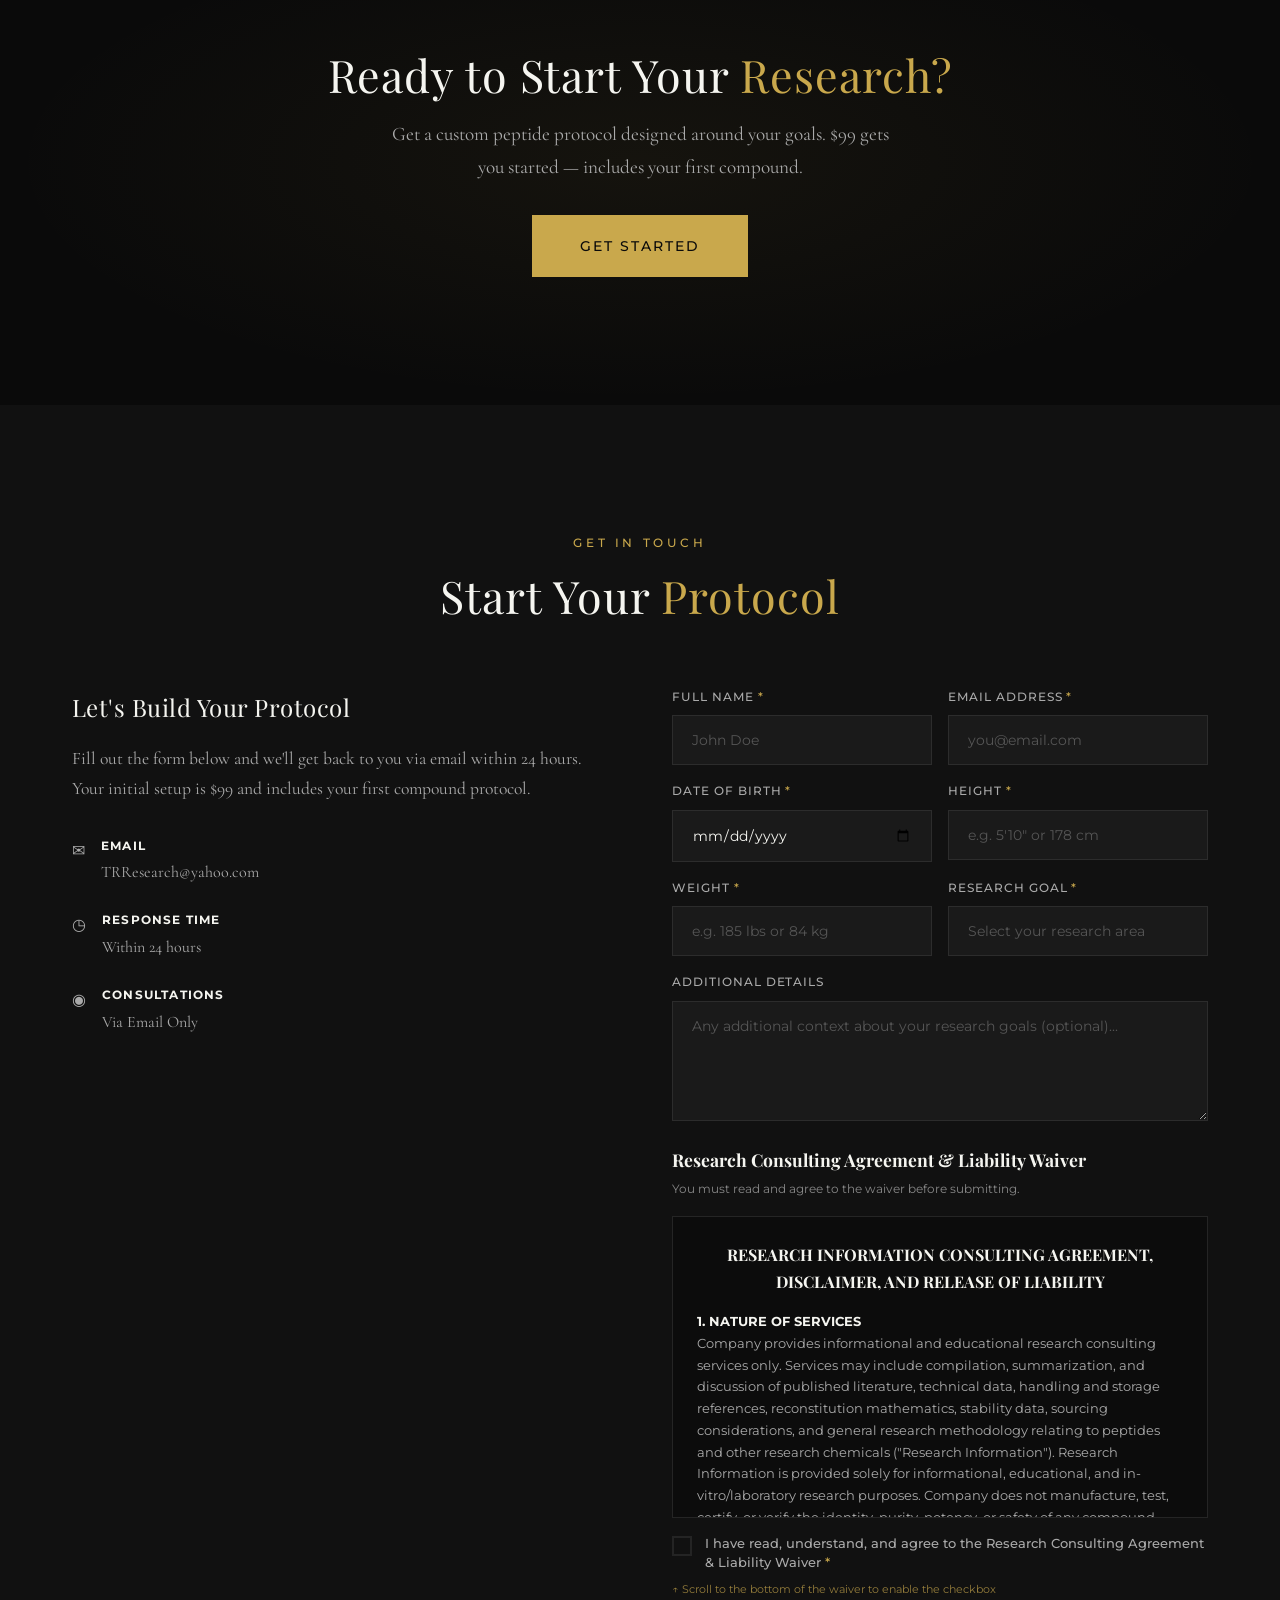
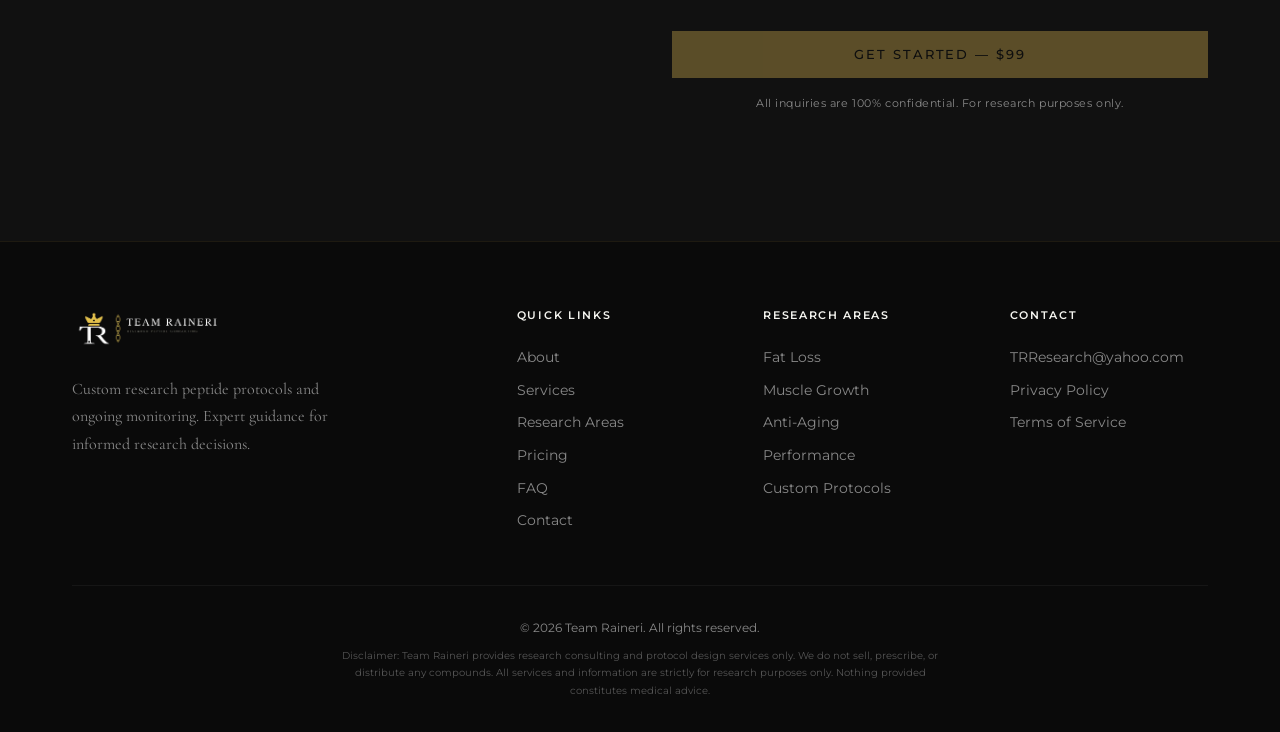
==== commit fb840e2d: "Update contact email to TRResearch@yahoo.com" ====
--- a/index.html
+++ b/index.html
@@ -342,7 +342,7 @@
               <span class="contact-icon">✉</span>
               <div>
                 <strong>Email</strong>
-                <a href="mailto:raineri_jon@yahoo.com">raineri_jon@yahoo.com</a>
+                <a href="mailto:TRResearch@yahoo.com">TRResearch@yahoo.com</a>
               </div>
             </div>
             <div class="contact-item">
@@ -492,7 +492,7 @@
         </div>
         <div class="footer-links">
           <h4>Contact</h4>
-          <a href="mailto:raineri_jon@yahoo.com">raineri_jon@yahoo.com</a>
+          <a href="mailto:TRResearch@yahoo.com">TRResearch@yahoo.com</a>
           <a href="#">Privacy Policy</a>
           <a href="#">Terms of Service</a>
         </div>
